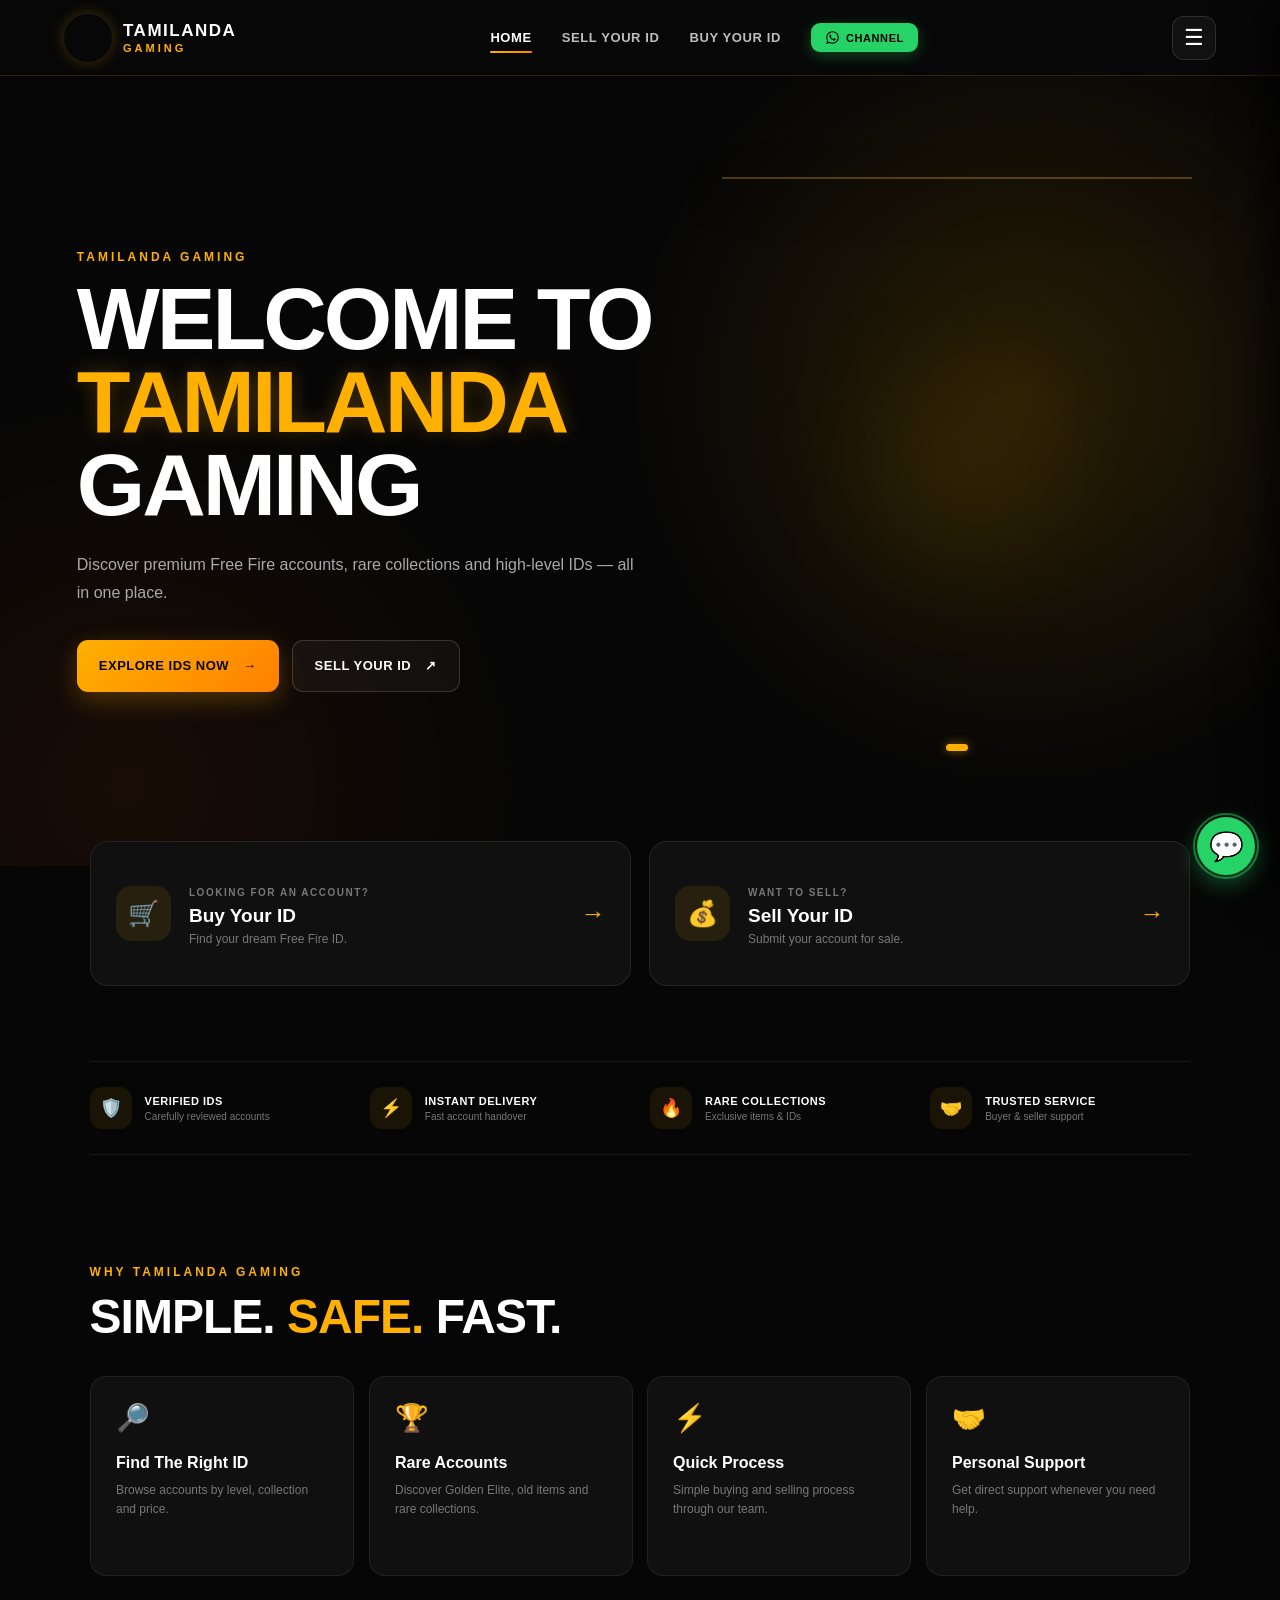
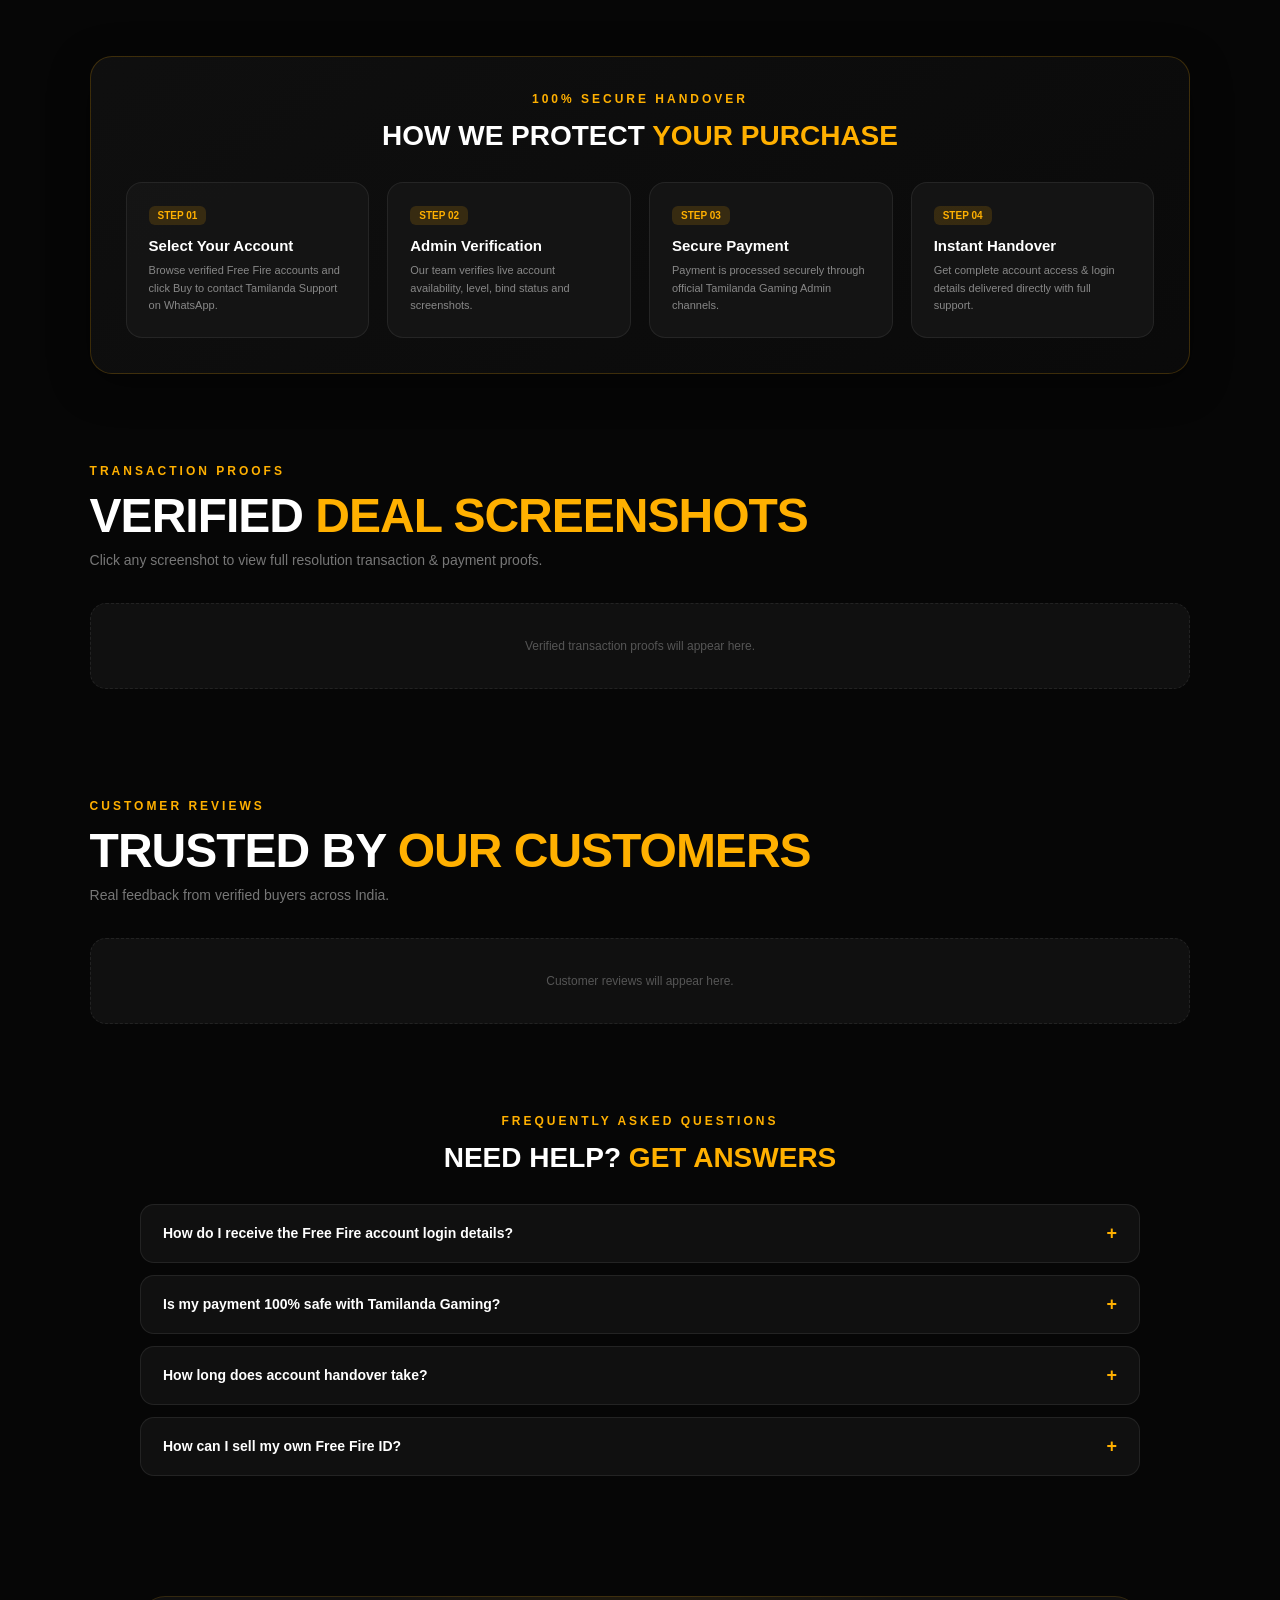
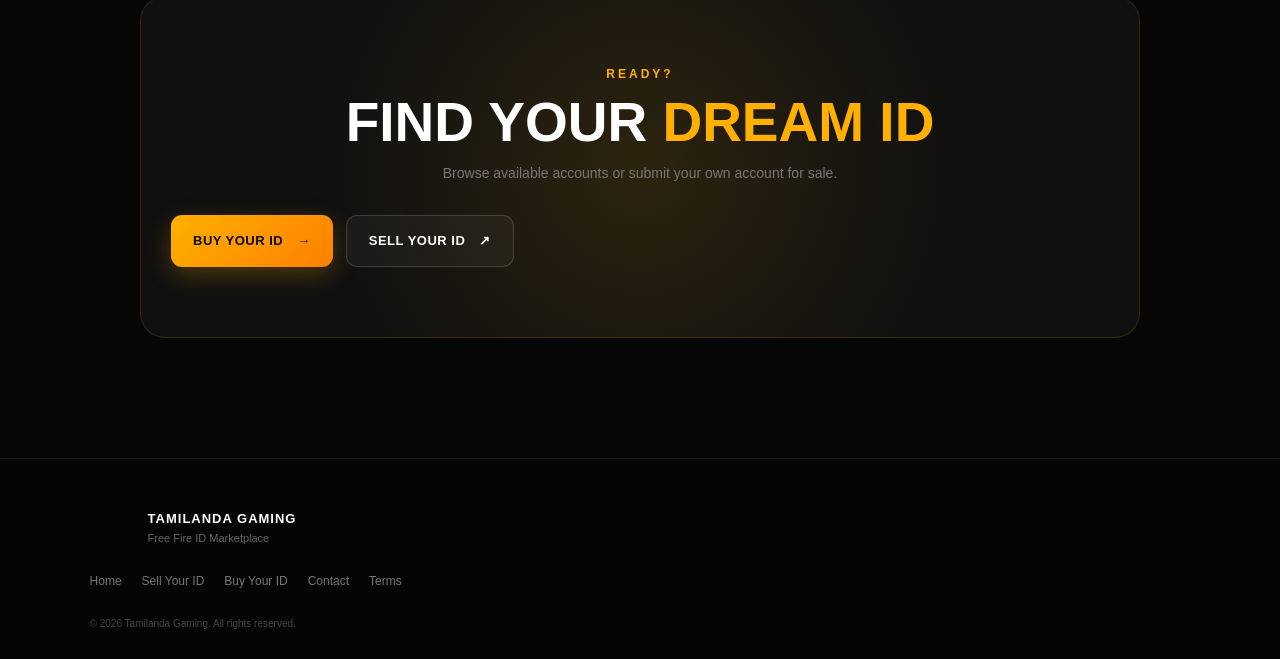
==== index.html @ dfa32e53 "Refactor loadShowcase function for clarity and efficiency" ====
<!DOCTYPE html>
<html lang="en">

<head>

    <meta charset="UTF-8">

    <meta
        name="viewport"
        content="width=device-width, initial-scale=1.0">

    <meta
        name="description"
        content="Tamilanda Gaming - Buy and sell Free Fire accounts.">

    <title>Tamilanda Gaming</title>

    <link rel="stylesheet" href="styles.css">

    <style>

        /* =====================================================
           HOMEPAGE SMOOTH ANIMATIONS
           ===================================================== */

        @keyframes heroFadeUp {

            from {
                opacity: 0;
                transform: translateY(35px);
            }

            to {
                opacity: 1;
                transform: translateY(0);
            }

        }


        @keyframes heroFadeRight {

            from {
                opacity: 0;
                transform: translateX(45px) scale(0.96);
            }

            to {
                opacity: 1;
                transform: translateX(0) scale(1);
            }

        }


        @keyframes showcaseIn {

            from {
                opacity: 0;
                transform: scale(1.04);
            }

            to {
                opacity: 1;
                transform: scale(1);
            }

        }


        @keyframes showcaseImage {

            from {
                opacity: 0;
                transform: scale(1.06);
            }

            to {
                opacity: 1;
                transform: scale(1);
            }

        }


        @keyframes floatingGlow {

            0%,
            100% {
                transform: translateY(0);
            }

            50% {
                transform: translateY(-7px);
            }

        }


        @keyframes dotPulse {

            0% {
                transform: scale(1);
            }

            50% {
                transform: scale(1.18);
            }

            100% {
                transform: scale(1);
            }

        }


        @keyframes sectionReveal {

            from {
                opacity: 0;
                transform: translateY(25px);
            }

            to {
                opacity: 1;
                transform: translateY(0);
            }

        }


        /* =====================================================
           HERO ANIMATION
           ===================================================== */

        .hero-content {
            animation:
                heroFadeUp
                0.9s
                cubic-bezier(.22,1,.36,1)
                both;
        }


        .hero-content .eyebrow {
            animation:
                heroFadeUp
                0.7s
                0.05s
                cubic-bezier(.22,1,.36,1)
                both;
        }


        .hero-content h1 {
            animation:
                heroFadeUp
                0.9s
                0.12s
                cubic-bezier(.22,1,.36,1)
                both;
        }


        .hero-description {
            animation:
                heroFadeUp
                0.8s
                0.22s
                cubic-bezier(.22,1,.36,1)
                both;
        }


        .hero-buttons {
            animation:
                heroFadeUp
                0.8s
                0.30s
                cubic-bezier(.22,1,.36,1)
                both;
        }


        /* =====================================================
           HERO SLIDER
           ===================================================== */

        .hero-slider {
            position: relative;

            animation:
                heroFadeRight
                1s
                0.15s
                cubic-bezier(.22,1,.36,1)
                both;
        }


        .hero-slider::before {

            content: "";

            position: absolute;

            width: 180px;
            height: 180px;

            left: 50%;
            top: 50%;

            transform:
                translate(-50%, -50%);

            background:
                rgba(255,176,0,0.08);

            filter: blur(60px);

            border-radius: 50%;

            pointer-events: none;

            animation:
                floatingGlow
                5s
                ease-in-out
                infinite;

        }


        /* =====================================================
           DYNAMIC SHOWCASE
           ===================================================== */

        .dynamic-showcase {

            width: 100%;
            height: 100%;

            position: relative;

            overflow: hidden;

            border-radius: inherit;

            cursor: pointer;

        }


        .showcase-image {

            position: absolute;

            inset: 0;

            width: 100%;
            height: 100%;

            object-fit: cover;

            display: block;

            opacity: 0;

            transform: scale(1.04);

            transition:
                opacity 0.7s ease,
                transform 1.2s
                cubic-bezier(.22,1,.36,1);

        }


        .showcase-image.active {

            opacity: 1;

            transform: scale(1);

            z-index: 2;

        }


        .showcase-image:hover {

            transform: scale(1.025);

        }


        /* Dark overlay */

        .showcase-overlay {

            position: absolute;

            inset: 0;

            z-index: 3;

            pointer-events: none;

            background:
                linear-gradient(
                    to top,
                    rgba(0,0,0,0.72),
                    rgba(0,0,0,0.08) 55%,
                    rgba(0,0,0,0.05)
                );

        }


        /* =====================================================
           SHOWCASE INFO
           ===================================================== */

        .showcase-info {

            position: absolute;

            left: 25px;
            right: 25px;
            bottom: 35px;

            z-index: 5;

            pointer-events: none;

            opacity: 0;

            transform:
                translateY(12px);

            transition:
                opacity 0.45s ease,
                transform 0.45s ease;

        }


        .showcase-info.visible {

            opacity: 1;

            transform:
                translateY(0);

        }


        .showcase-category {

            display: block;

            color: #ffb000;

            font-size: 9px;

            font-weight: 900;

            letter-spacing: 2px;

            margin-bottom: 6px;

        }


        .showcase-name {

            display: block;

            color: #fff;

            font-size: 22px;

            font-weight: 900;

            text-transform: uppercase;

            text-shadow:
                0 3px 15px
                rgba(0,0,0,0.6);

        }


        .showcase-price {

            display: block;

            margin-top: 5px;

            color: #ffb000;

            font-size: 14px;

            font-weight: 900;

        }


        /* =====================================================
           PLACEHOLDER
           ===================================================== */

        .slider-placeholder {

            display: flex;

            align-items: center;

            justify-content: center;

            width: 100%;
            height: 100%;

            color: rgba(255,255,255,0.25);

            font-size: 14px;

            font-weight: 900;

            letter-spacing: 3px;

            background:
                radial-gradient(
                    circle at center,
                    rgba(255,176,0,0.10),
                    transparent 55%
                );

        }


        /* =====================================================
           SLIDER CARD
           ===================================================== */

        .hero-slider .slider-card {

            transition:
                border-color 0.35s ease,
                box-shadow 0.35s ease,
                transform 0.35s ease;

        }


        .hero-slider .slider-card:hover {

            border-color:
                rgba(255,176,0,0.45);

            box-shadow:
                0 20px 70px
                rgba(0,0,0,0.35);

        }


        /* =====================================================
           DOTS
           ===================================================== */

        .slider-dots {

            position: absolute;

            left: 50%;

            bottom: 14px;

            transform:
                translateX(-50%);

            z-index: 10;

            display: flex;

            align-items: center;

            gap: 8px;

        }


        .slider-dots .dot {

            width: 7px;
            height: 7px;

            border-radius: 50%;

            background:
                rgba(255,255,255,0.25);

            transition:
                width 0.35s ease,
                background 0.35s ease,
                transform 0.35s ease;

            cursor: pointer;

        }


        .slider-dots .dot.active {

            width: 22px;

            border-radius: 20px;

            background: #ffb000;

            animation:
                dotPulse
                2s
                ease-in-out
                infinite;

        }


        /* =====================================================
           QUICK CARDS
           ===================================================== */

        .quick-card {

            transition:
                transform 0.35s
                cubic-bezier(.22,1,.36,1),
                border-color 0.35s ease,
                box-shadow 0.35s ease;

        }


        .quick-card:hover {

            transform:
                translateY(-7px);

            border-color:
                rgba(255,176,0,0.30);

            box-shadow:
                0 20px 45px
                rgba(0,0,0,0.25);

        }


        .quick-icon {

            transition:
                transform 0.35s ease;

        }


        .quick-card:hover
        .quick-icon {

            transform:
                scale(1.12)
                rotate(-4deg);

        }


        .quick-card .arrow {

            transition:
                transform 0.35s ease;

        }


        .quick-card:hover
        .arrow {

            transform:
                translateX(7px);

        }


        /* =====================================================
           TRUST ITEMS
           ===================================================== */

        .trust-item {

            transition:
                transform 0.3s ease;

        }


        .trust-item:hover {

            transform:
                translateY(-4px);

        }


        .trust-icon {

            transition:
                transform 0.35s ease;

        }


        .trust-item:hover
        .trust-icon {

            transform:
                scale(1.12);

        }


        /* =====================================================
           WHY CARDS
           ===================================================== */

        .why-card {

            transition:
                transform 0.35s
                cubic-bezier(.22,1,.36,1),
                border-color 0.35s ease,
                box-shadow 0.35s ease;

        }


        .why-card:hover {

            transform:
                translateY(-7px);

            border-color:
                rgba(255,176,0,0.28);

            box-shadow:
                0 18px 40px
                rgba(0,0,0,0.22);

        }


        .why-card > div {

            transition:
                transform 0.35s ease;

        }


        .why-card:hover > div {

            transform:
                scale(1.12)
                rotate(3deg);

        }


        /* =====================================================
           REVIEW
           ===================================================== */

        .review-placeholder {

            transition:
                transform 0.35s ease,
                border-color 0.35s ease;

        }


        .review-placeholder:hover {

            transform:
                translateY(-5px);

            border-color:
                rgba(255,176,0,0.25);

        }


        .review-icon {

            animation:
                floatingGlow
                4s
                ease-in-out
                infinite;

        }


        /* =====================================================
           CTA
           ===================================================== */

        .bottom-cta {

            animation:
                sectionReveal
                0.8s
                ease
                both;

        }


        /* =====================================================
           BUTTON SMOOTH EFFECT
           ===================================================== */

        .primary-button,
        .secondary-button {

            transition:
                transform 0.3s
                cubic-bezier(.22,1,.36,1),
                box-shadow 0.3s ease,
                border-color 0.3s ease;

        }


        .primary-button:hover,
        .secondary-button:hover {

            transform:
                translateY(-3px);

        }


        /* =====================================================
           HEADER
           ===================================================== */

        .brand-logo {

            transition:
                transform 0.4s ease;

        }


        .brand:hover
        .brand-logo {

            transform:
                rotate(-5deg)
                scale(1.05);

        }


        /* =====================================================
           REDUCED MOTION
           ===================================================== */

        @media (
            prefers-reduced-motion: reduce
        ) {

            *,
            *::before,
            *::after {

                animation-duration: 0.01ms !important;

                animation-iteration-count: 1 !important;

                transition-duration: 0.01ms !important;

                scroll-behavior: auto !important;

            }

        }


        /* =====================================================
           MOBILE SHOWCASE
           ===================================================== */

        @media (max-width: 850px) {

            .showcase-info {

                left: 18px;
                right: 18px;
                bottom: 32px;

            }

            .showcase-name {

                font-size: 18px;

            }

        }


        @media (max-width: 600px) {

            .showcase-info {

                bottom: 28px;

            }

            .showcase-name {

                font-size: 16px;

            }

            .showcase-price {

                font-size: 12px;

            }

        }

    </style>

</head>


<body>


    <!-- =================================================
         HEADER
         ================================================= -->

    <header class="top-header">

        <a
            href="index.html"
            class="brand">

            <img
                src="assets/ic_launcher.png"
                alt="Tamilanda Gaming Logo"
                class="brand-logo">

            <div class="brand-text">

                <strong>
                    TAMILANDA
                </strong>

                <span>
                    GAMING
                </span>

            </div>

        </a>


        <nav class="main-nav">

            <a
                href="index.html"
                class="active">

                HOME

            </a>

            <a href="sell.html">

                SELL YOUR ID

            </a>

            <a href="buy.html">

                BUY YOUR ID

            </a>

            <a href="https://whatsapp.com/channel/0029Vad2AB94NViiWPfEcm2e" target="_blank" rel="noopener noreferrer" class="nav-channel-btn">
                <svg width="15" height="15" viewBox="0 0 24 24" fill="currentColor"><path d="M12.012 2c-5.506 0-9.989 4.478-9.99 9.984 0 1.763.459 3.486 1.332 5.003l-1.416 5.171 5.292-1.388c1.458.796 3.097 1.215 4.776 1.216h.005c5.505 0 9.988-4.478 9.989-9.984 0-2.667-1.037-5.175-2.923-7.062a9.924 9.924 0 0 0-7.065-2.94zm0 18.232h-.004a8.28 8.28 0 0 1-4.22-1.163l-.303-.18-3.137.822.836-3.056-.198-.315a8.283 8.28 0 0 1-1.272-4.341c.001-4.568 3.72-8.283 8.293-8.283 2.213 0 4.292.863 5.856 2.43 1.564 1.567 2.424 3.648 2.424 5.861 0 4.569-3.719 8.285-8.275 8.285zm4.542-6.208c-.249-.125-1.472-.727-1.7-.822-.228-.095-.394-.142-.56.142-.166.284-.643.822-.788.989-.145.167-.29.188-.539.063-.249-.125-1.052-.388-2.003-1.237-.74-.66-1.24-1.475-1.385-1.724-.145-.249-.015-.384.109-.508.112-.112.249-.29.373-.435.125-.145.166-.249.249-.415.083-.166.042-.311-.021-.435-.062-.125-.56-1.349-.768-1.848-.203-.487-.41-.421-.56-.429-.143-.008-.308-.008-.473-.008-.166 0-.435.062-.663.311-.228.249-.871.851-.871 2.076 0 1.225.892 2.408 1.016 2.574.125.166 1.756 2.681 4.254 3.76 2.498 1.079 2.498.719 2.955.677.457-.042 1.472-.602 1.679-1.183.208-.581.208-1.079.145-1.183-.062-.104-.228-.166-.477-.291z"/></svg>
                CHANNEL
            </a>

        </nav>


        <button
            class="menu-button"
            aria-label="Open Menu">

            ☰

        </button>

    </header>


    <!-- =================================================
         SIDE MENU
         ================================================= -->

    <aside class="side-menu">

        <button
            class="close-menu"
            aria-label="Close Menu">

            ×

        </button>


        <a href="index.html">
            Home
        </a>

        <a href="about.html">
            About
        </a>

        <a href="contact.html">
            Contact Us
        </a>

        <a href="terms.html">
            Terms & Conditions
        </a>

    </aside>


    <!-- =================================================
         HERO SECTION
         ================================================= -->

    <main>

        <section class="hero-section">


            <!-- Hero Text -->

            <div class="hero-content">

                <p class="eyebrow">

                    TAMILANDA GAMING

                </p>


                <h1>

                    WELCOME TO

                    <span>
                        TAMILANDA
                    </span>

                    GAMING

                </h1>


                <p class="hero-description">

                    Discover premium Free Fire accounts,
                    rare collections and high-level IDs —
                    all in one place.

                </p>


                <div class="hero-buttons">

                    <a
                        href="buy.html"
                        class="primary-button">

                        EXPLORE IDS NOW

                        <span>
                            →
                        </span>

                    </a>


                    <a
                        href="sell.html"
                        class="secondary-button">

                        SELL YOUR ID

                        <span>
                            ↗
                        </span>

                    </a>

                </div>

            </div>


            <!-- =================================================
                 DYNAMIC IMAGE SLIDER
                 ================================================= -->

            <div class="hero-slider">


                <div
                    class="slider-card active"
                    id="showcaseCard">


                    <div
                        class="dynamic-showcase"
                        id="dynamicShowcase">

                        <div
                            class="slider-placeholder"
                            id="showcasePlaceholder">

                            ID SHOWCASE

                        </div>


                        <div
                            id="showcaseImages">
                        </div>


                        <div
                            class="showcase-overlay">
                        </div>


                        <div
                            class="showcase-info"
                            id="showcaseInfo">

                            <span
                                class="showcase-category"
                                id="showcaseCategory">

                            </span>

                            <span
                                class="showcase-name"
                                id="showcaseName">

                            </span>

                            <span
                                class="showcase-price"
                                id="showcasePrice">

                            </span>

                        </div>


                    </div>


                    <div
                        class="slider-dots"
                        id="sliderDots">

                    </div>

                </div>

            </div>

        </section>


        <!-- =================================================
             QUICK ACTION CARDS
             ================================================= -->

        <section class="quick-section">


            <a
                href="buy.html"
                class="quick-card">

                <div class="quick-icon">
                    🛒
                </div>

                <div>

                    <small>
                        LOOKING FOR AN ACCOUNT?
                    </small>

                    <h2>
                        Buy Your ID
                    </h2>

                    <p>
                        Find your dream Free Fire ID.
                    </p>

                </div>

                <span class="arrow">
                    →
                </span>

            </a>


            <a
                href="sell.html"
                class="quick-card">

                <div class="quick-icon">
                    💰
                </div>

                <div>

                    <small>
                        WANT TO SELL?
                    </small>

                    <h2>
                        Sell Your ID
                    </h2>

                    <p>
                        Submit your account for sale.
                    </p>

                </div>

                <span class="arrow">
                    →
                </span>

            </a>

        </section>


        <!-- =================================================
             TRUST SECTION
             ================================================= -->

        <section class="trust-section">


            <div class="trust-item">

                <div class="trust-icon">
                    🛡️
                </div>

                <div>

                    <strong>
                        VERIFIED IDS
                    </strong>

                    <span>
                        Carefully reviewed accounts
                    </span>

                </div>

            </div>


            <div class="trust-item">

                <div class="trust-icon">
                    ⚡
                </div>

                <div>

                    <strong>
                        INSTANT DELIVERY
                    </strong>

                    <span>
                        Fast account handover
                    </span>

                </div>

            </div>


            <div class="trust-item">

                <div class="trust-icon">
                    🔥
                </div>

                <div>

                    <strong>
                        RARE COLLECTIONS
                    </strong>

                    <span>
                        Exclusive items & IDs
                    </span>

                </div>

            </div>


            <div class="trust-item">

                <div class="trust-icon">
                    🤝
                </div>

                <div>

                    <strong>
                        TRUSTED SERVICE
                    </strong>

                    <span>
                        Buyer & seller support
                    </span>

                </div>

            </div>

        </section>


        <!-- =================================================
             WHY TAMILANDA
             ================================================= -->

        <section class="why-section">

            <p class="section-label">
                WHY TAMILANDA GAMING
            </p>

            <h2 class="section-title">

                SIMPLE.

                <span>
                    SAFE.
                </span>

                FAST.

            </h2>


            <div class="why-grid">


                <div class="why-card">

                    <div>
                        🔎
                    </div>

                    <h3>
                        Find The Right ID
                    </h3>

                    <p>
                        Browse accounts by level,
                        collection and price.
                    </p>

                </div>


                <div class="why-card">

                    <div>
                        🏆
                    </div>

                    <h3>
                        Rare Accounts
                    </h3>

                    <p>
                        Discover Golden Elite,
                        old items and rare collections.
                    </p>

                </div>


                <div class="why-card">

                    <div>
                        ⚡
                    </div>

                    <h3>
                        Quick Process
                    </h3>

                    <p>
                        Simple buying and selling
                        process through our team.
                    </p>

                </div>


                <div class="why-card">

                    <div>
                        🤝
                    </div>

                    <h3>
                        Personal Support
                    </h3>

                    <p>
                        Get direct support whenever
                        you need help.
                    </p>

                </div>

            </div>

        </section>


        <!-- =================================================
             SAFE MIDDLEMAN HANDOVER PROCESS
             ================================================= -->

        <section class="middleman-section">

            <div class="middleman-header">

                <p class="section-label">
                    100% SECURE HANDOVER
                </p>

                <h2>

                    HOW WE PROTECT

                    <span>
                        YOUR PURCHASE
                    </span>

                </h2>

            </div>


            <div class="middleman-grid">


                <div class="step-card">

                    <span class="step-number">
                        STEP 01
                    </span>

                    <h3>
                        Select Your Account
                    </h3>

                    <p>
                        Browse verified Free Fire accounts and click Buy to contact Tamilanda Support on WhatsApp.
                    </p>

                </div>


                <div class="step-card">

                    <span class="step-number">
                        STEP 02
                    </span>

                    <h3>
                        Admin Verification
                    </h3>

                    <p>
                        Our team verifies live account availability, level, bind status and screenshots.
                    </p>

                </div>


                <div class="step-card">

                    <span class="step-number">
                        STEP 03
                    </span>

                    <h3>
                        Secure Payment
                    </h3>

                    <p>
                        Payment is processed securely through official Tamilanda Gaming Admin channels.
                    </p>

                </div>


                <div class="step-card">

                    <span class="step-number">
                        STEP 04
                    </span>

                    <h3>
                        Instant Handover
                    </h3>

                    <p>
                        Get complete account access & login details delivered directly with full support.
                    </p>

                </div>

            </div>

        </section>


        <!-- =================================================
             REAL TRANSACTION PROOFS & SCREENSHOTS
             ================================================= -->

        <section class="proofs-section">

            <p class="section-label">
                TRANSACTION PROOFS
            </p>

            <h2 class="section-title">

                VERIFIED

                <span>
                    DEAL SCREENSHOTS
                </span>

            </h2>

            <p class="section-description">

                Click any screenshot to view full resolution transaction & payment proofs.

            </p>


            <div class="proofs-grid" id="dynamicProofsGrid">

                <div class="proof-empty-state">
                    Verified transaction proofs will appear here.
                </div>

            </div>

        </section>


        <!-- LIGHTBOX MODAL FOR FULL RESOLUTION PROOFS -->

        <div class="proof-lightbox" id="proofLightbox" onclick="closeProofModal()">

            <div class="lightbox-content" onclick="event.stopPropagation()">

                <button type="button" class="lightbox-close" onclick="closeProofModal()" aria-label="Close Lightbox">
                    ×
                </button>

                <img id="lightboxImg" src="" alt="Proof Screenshot Full">

            </div>

        </div>


        <!-- =================================================
             CUSTOMER REVIEWS
             ================================================= -->

        <section class="reviews-section">

            <p class="section-label">
                CUSTOMER REVIEWS
            </p>

            <h2 class="section-title">

                TRUSTED BY

                <span>
                    OUR CUSTOMERS
                </span>

            </h2>

            <p class="section-description">

                Real feedback from verified buyers across India.

            </p>


            <div class="reviews-grid" id="dynamicReviewsGrid">

                <div class="review-empty-state">
                    Customer reviews will appear here.
                </div>

            </div>

        </section>


        <!-- =================================================
             FAQ SECTION
             ================================================= -->

        <section class="faq-section">

            <div class="middleman-header">

                <p class="section-label">
                    FREQUENTLY ASKED QUESTIONS
                </p>

                <h2>

                    NEED HELP?

                    <span>
                        GET ANSWERS
                    </span>

                </h2>

            </div>

            <div class="faq-grid">

                <div class="faq-item">
                    <button type="button" class="faq-question" onclick="this.parentElement.classList.toggle('open')">
                        How do I receive the Free Fire account login details?
                        <span>+</span>
                    </button>
                    <div class="faq-answer">
                        After payment verification, our admin will guide you step-by-step on WhatsApp to securely log in and rebind your account credentials (phone/email).
                    </div>
                </div>

                <div class="faq-item">
                    <button type="button" class="faq-question" onclick="this.parentElement.classList.toggle('open')">
                        Is my payment 100% safe with Tamilanda Gaming?
                        <span>+</span>
                    </button>
                    <div class="faq-answer">
                        Yes! All transactions are middleman-protected directly by official Tamilanda Gaming admins. Money is held securely until account handover is complete.
                    </div>
                </div>

                <div class="faq-item">
                    <button type="button" class="faq-question" onclick="this.parentElement.classList.toggle('open')">
                        How long does account handover take?
                        <span>+</span>
                    </button>
                    <div class="faq-answer">
                        Account handover usually takes between 5 to 15 minutes after payment confirmation.
                    </div>
                </div>

                <div class="faq-item">
                    <button type="button" class="faq-question" onclick="this.parentElement.classList.toggle('open')">
                        How can I sell my own Free Fire ID?
                        <span>+</span>
                    </button>
                    <div class="faq-answer">
                        Go to the "Sell Your ID" page, fill in your account details and screenshots, and submit the request. Our admin will review and list your ID on the website!
                    </div>
                </div>

            </div>

        </section>


        <!-- =================================================
             BOTTOM CTA
             ================================================= -->

        <section class="bottom-cta">

            <p class="section-label">
                READY?
            </p>

            <h2>

                FIND YOUR

                <span>
                    DREAM ID
                </span>

            </h2>

            <p>

                Browse available accounts or
                submit your own account for sale.

            </p>


            <div class="hero-buttons">

                <a
                    href="buy.html"
                    class="primary-button">

                    BUY YOUR ID

                    <span>
                        →
                    </span>

                </a>


                <a
                    href="sell.html"
                    class="secondary-button">

                    SELL YOUR ID

                    <span>
                        ↗
                    </span>

                </a>

            </div>

        </section>

    </main>


    <!-- =================================================
         FOOTER
         ================================================= -->

    <footer>

        <div class="footer-brand">

            <img
                src="assets/ic_launcher.png"
                alt="Tamilanda Gaming">

            <div>

                <strong>
                    TAMILANDA GAMING
                </strong>

                <p>
                    Free Fire ID Marketplace
                </p>

            </div>

        </div>


        <div class="footer-links">

            <a href="index.html">
                Home
            </a>

            <a href="sell.html">
                Sell Your ID
            </a>

            <a href="buy.html">
                Buy Your ID
            </a>

            <a href="contact.html">
                Contact
            </a>

            <a href="terms.html">
                Terms
            </a>

        </div>


        <p class="copyright">

            ©

            <span id="current-year"></span>

            Tamilanda Gaming.
            All rights reserved.

        </p>

    </footer>


    <!-- =================================================
         MAIN JAVASCRIPT
         ================================================= -->

    <script src="app.js"></script>


    <!-- =================================================
         HOMEPAGE DYNAMIC SHOWCASE
         ================================================= -->

    <script>

        document.addEventListener(
            "DOMContentLoaded",
            function () {


                /* =================================================
                   CONFIG
                   ================================================= */

                const API_BASE =
                    "https://long-glade-ef77.tamilandaoffcyt.workers.dev";

                const GITHUB_BASE =
                    "https://anonsktg.github.io/Tamilanda-Gaming";


                /* =================================================
                   ELEMENTS
                   ================================================= */

                const showcase =
                    document.getElementById(
                        "dynamicShowcase"
                    );

                const placeholder =
                    document.getElementById(
                        "showcasePlaceholder"
                    );

                const imagesContainer =
                    document.getElementById(
                        "showcaseImages"
                    );

                const dotsContainer =
                    document.getElementById(
                        "sliderDots"
                    );

                const info =
                    document.getElementById(
                        "showcaseInfo"
                    );

                const categoryElement =
                    document.getElementById(
                        "showcaseCategory"
                    );

                const nameElement =
                    document.getElementById(
                        "showcaseName"
                    );

                const priceElement =
                    document.getElementById(
                        "showcasePrice"
                    );


                /* =================================================
                   CURRENT YEAR
                   ================================================= */

                const year =
                    document.getElementById(
                        "current-year"
                    );

                if (year) {

                    year.textContent =
                        new Date().getFullYear();

                }


                /* =================================================
                   LOAD IDS & PROOFS
                   ================================================= */

                loadShowcase();
                loadDynamicProofs();
                loadDynamicReviews();


                async function loadDynamicProofs() {
                    const grid = document.getElementById("dynamicProofsGrid");
                    if (!grid) return;

                    try {
                        const response = await fetch(`${API_BASE}/api/proofs`, { cache: "no-store" });
                        if (!response.ok) throw new Error("Proof API unavailable");

                        const payload = await response.json();
                        const proofs = Array.isArray(payload) ? payload : (payload.proofs || payload.data || []);

                        if (!Array.isArray(proofs) || proofs.length === 0) {
                            grid.innerHTML = `<div class="proof-empty-state">Verified transaction proofs will appear here.</div>`;
                            return;
                        }

                        grid.innerHTML = "";

                        proofs.filter(item => item && item.visible !== false).forEach((item, index) => {
                            const image = item.images?.[0] || item.image || item.imagePath || item.url || "";
                            if (!image) return;

                            const title = item.title || `Verified Proof #${index + 1}`;
                            const note = item.note || "Verified transaction screenshot";
                            const card = document.createElement("div");
                            card.className = "proof-card";
                            card.addEventListener("click", () => window.openProofModal(resolvePublicAsset(image), title));
                            card.innerHTML = `
                                <span class="proof-badge">📸 VERIFIED PROOF</span>
                                <div class="proof-img-container">
                                    <img src="${escapeHTML(resolvePublicAsset(image))}" alt="${escapeHTML(title)}" loading="lazy">
                                </div>
                                <div class="proof-content">
                                    <div class="proof-title">${escapeHTML(title)}</div>
                                    <div class="proof-desc">${escapeHTML(note)}</div>
                                </div>
                            `;
                            const img = card.querySelector("img");
                            img.addEventListener("error", () => card.remove());
                            grid.appendChild(card);
                        });

                        if (!grid.children.length) {
                            grid.innerHTML = `<div class="proof-empty-state">Verified transaction proofs will appear here.</div>`;
                        }
                    } catch (err) {
                        grid.innerHTML = `<div class="proof-empty-state">Verified transaction proofs will appear here.</div>`;
                        console.log("Proofs unavailable:", err);
                    }
                }

                function resolvePublicAsset(value) {
                    const v = String(value || "").trim();
                    if (/^https?:\/\//i.test(v)) return v;
                    if (v.startsWith("/")) return `${GITHUB_BASE}${v}`;
                    if (v.startsWith("assets/")) return `${GITHUB_BASE}/${v}`;
                    return `${GITHUB_BASE}/assets/proofs/${v}`;
                }

                async function loadDynamicReviews() {
                    const grid = document.getElementById("dynamicReviewsGrid");
                    if (!grid) return;

                    try {
                        const response = await fetch(`${API_BASE}/api/reviews`, { cache: "no-store" });
                        if (!response.ok) throw new Error("Review API unavailable");

                        const payload = await response.json();
                        const reviews = Array.isArray(payload) ? payload : (payload.reviews || payload.data || []);
                        const visibleReviews = reviews.filter(review => review && review.visible !== false && review.visibility !== false && String(review.status || "").toLowerCase() !== "hidden");

                        if (!visibleReviews.length) {
                            grid.innerHTML = `<div class="review-empty-state">Customer reviews will appear here.</div>`;
                            return;
                        }

                        grid.innerHTML = "";

                        visibleReviews.forEach((review) => {
                            const name = review.buyerName || review.buyer_name || review.name || "Verified Buyer";
                            const rating = Math.max(1, Math.min(5, Number(review.rating || 5)));
                            const image = review.image || review.imagePath || review.image_url || review.url || "";

                            const card = document.createElement("div");
                            card.className = "review-card review-card-dynamic";

                            const stars = "★".repeat(rating) + "☆".repeat(5 - rating);

                            card.innerHTML = `
                                ${image ? `<img class="review-proof-image" src="${escapeHTML(resolvePublicAsset(image))}" alt="${escapeHTML(name)} review screenshot" loading="lazy">` : ""}
                                <div class="review-stars">${stars}</div>
                                <div class="review-author">
                                    <div class="review-avatar">${escapeHTML(String(name).charAt(0).toUpperCase())}</div>
                                    <div class="review-author-info">
                                        <strong>${escapeHTML(name)}</strong>
                                        <span>✔ Verified Buyer</span>
                                    </div>
                                </div>
                            `;

                            const img = card.querySelector("img");
                            if (img) img.addEventListener("error", () => img.remove());
                            grid.appendChild(card);
                        });
                    } catch (err) {
                        grid.innerHTML = `<div class="review-empty-state">Customer reviews will appear here.</div>`;
                        console.log("Reviews unavailable:", err);
                    }
                }

                function escapeHTML(value) {
                    return String(value || "")
                        .replace(/&/g, "&amp;")
                        .replace(/</g, "&lt;")
                        .replace(/>/g, "&gt;")
                        .replace(/"/g, "&quot;")
                        .replace(/'/g, "&#039;");
                }


                async function loadShowcase() {

                    try {

                        /*
                         * Showcase uses the GitHub Pages JSON directly.
                         * This avoids depending on the Worker response shape
                         * for a read-only homepage feature.
                         */
                        const dataURL =
                            `${GITHUB_BASE}/data/ids.json?cb=${Date.now()}`;

                        let response =
                            await fetch(
                                dataURL,
                                {
                                    cache: "no-store"
                                }
                            );

                        /*
                         * Fallback to Worker if the static JSON cannot be read.
                         */
                        if (!response.ok) {
                            response =
                                await fetch(
                                    `${API_BASE}/api/ids?cb=${Date.now()}`,
                                    {
                                        cache: "no-store"
                                    }
                                );
                        }

                        if (!response.ok) {
                            throw new Error(
                                "Failed to load ID data"
                            );
                        }

                        const payload =
                            await response.json();

                        const ids =
                            Array.isArray(payload)
                                ? payload
                                : (
                                    payload.ids ||
                                    payload.data ||
                                    []
                                );

                        if (
                            !Array.isArray(ids) ||
                            ids.length === 0
                        ) {
                            showPlaceholder();
                            return;
                        }

                        const validIDs =
                            ids.filter(
                                function(item) {
                                    return (
                                        item &&
                                        item.id
                                    );
                                }
                            );

                        if (!validIDs.length) {
                            showPlaceholder();
                            return;
                        }

                        /*
                         * Admin controls showcase visibility.
                         * Accept boolean, numeric and common string values.
                         */
                        const showcaseIDs =
                            validIDs.filter(
                                function(item) {

                                    const value =
                                        String(
                                            item.showcase ?? ""
                                        )
                                        .trim()
                                        .toLowerCase();

                                    return (
                                        item.showcase === true ||
                                        item.showcase === 1 ||
                                        value === "yes" ||
                                        value === "true" ||
                                        value === "1" ||
                                        value === "on"
                                    );

                                }
                            );

                        if (!showcaseIDs.length) {
                            showPlaceholder();
                            return;
                        }

                        createShowcase(
                            showcaseIDs
                        );

                    } catch(error) {

                        console.error(
                            "Showcase error:",
                            error
                        );

                        showPlaceholder();

                    }

                }


                /* =================================================
                   CREATE SHOWCASE (2 SEC AUTO SLIDE + CLICK REDIRECT)
                   ================================================= */

                function createShowcase(ids) {
                    imagesContainer.innerHTML = "";
                    dotsContainer.innerHTML = "";

                    let currentIndex = 0;
                    const slides = [];

                    ids.forEach(function (item) {
                        const id = String(item.id);
                        let url = "";

                        if (item.showcaseImage) {
                            url = resolveImageURL(item.showcaseImage, id);
                        } else if (Array.isArray(item.images) && item.images[0]) {
                            url = resolveImageURL(item.images[0], id);
                        } else {
                            url = `${GITHUB_BASE}/assets/ids/${encodeURIComponent(id)}/01.jpg`;
                        }

                        if (!url) return;

                        const image = document.createElement("img");
                        image.className = "showcase-image";
                        image.src = url;
                        image.alt = item.name || `Free Fire ID ${id}`;
                        image.loading = slides.length === 0 ? "eager" : "lazy";

                        image.onerror = function () {

                            const fallback =
                                `${GITHUB_BASE}/assets/ids/` +
                                `${encodeURIComponent(id)}/01.jpg`;

                            if (
                                image.src !== fallback &&
                                fallback
                            ) {

                                image.onerror =
                                    function() {

                                        const failedIndex =
                                            slides.findIndex(
                                                slide =>
                                                    slide.image === image
                                            );

                                        if (failedIndex >= 0) {
                                            slides.splice(
                                                failedIndex,
                                                1
                                            );
                                        }

                                        image.remove();

                                        if (!slides.length) {
                                            showPlaceholder();
                                        } else {
                                            currentIndex =
                                                Math.min(
                                                    currentIndex,
                                                    slides.length - 1
                                                );

                                            showSlide(
                                                currentIndex
                                            );
                                        }

                                    };

                                image.src =
                                    fallback;

                                return;
                            }

                            const failedIndex =
                                slides.findIndex(
                                    slide =>
                                        slide.image === image
                                );

                            if (failedIndex >= 0) {
                                slides.splice(
                                    failedIndex,
                                    1
                                );
                            }

                            image.remove();

                            if (!slides.length) {
                                showPlaceholder();
                            } else {
                                currentIndex =
                                    Math.min(
                                        currentIndex,
                                        slides.length - 1
                                    );

                                showSlide(
                                    currentIndex
                                );
                            }
                        };

                        imagesContainer.appendChild(image);
                        slides.push({ item, image });
                    });

                    if (!slides.length) {
                        showPlaceholder();
                        return;
                    }

                    slides.forEach(function (_, index) {
                        const dot = document.createElement("span");
                        dot.className = "dot" + (index === 0 ? " active" : "");
                        dot.addEventListener("click", function (event) {
                            event.stopPropagation();
                            currentIndex = index;
                            showSlide(currentIndex);
                            resetAutoSlide();
                        });
                        dotsContainer.appendChild(dot);
                    });

                    const maxDots = slides.length;
                    placeholder.style.display = "none";
                    showSlide(0);

                    let autoSlide = setInterval(function () {
                        if (slides.length > 1) {
                            currentIndex = (currentIndex + 1) % slides.length;
                            showSlide(currentIndex);
                        }
                    }, 2000);

                    function resetAutoSlide() {
                        clearInterval(autoSlide);
                        autoSlide = setInterval(function () {
                            if (slides.length > 1) {
                                currentIndex = (currentIndex + 1) % slides.length;
                                showSlide(currentIndex);
                            }
                        }, 2000);
                    }

                    showcase.addEventListener("mouseenter", function () {
                        clearInterval(autoSlide);
                    }, { once: true });

                    showcase.addEventListener("mouseleave", function () {
                        resetAutoSlide();
                    }, { once: true });

                    showcase.addEventListener("click", function () {
                        const selected = slides[currentIndex];
                        if (selected?.item?.id) {
                            window.location.href = `id-details.html?id=${encodeURIComponent(selected.item.id)}`;
                        }
                    });

                    function showSlide(index) {
                        if (!slides[index]) return;
                        currentIndex = index;

                        slides.forEach(function (slide, slideIndex) {
                            slide.image.classList.toggle("active", slideIndex === index);
                        });

                        const dots = dotsContainer.querySelectorAll(".dot");
                        dots.forEach(function (dot, dotIndex) {
                            dot.classList.toggle("active", dotIndex === index);
                        });

                        const item = slides[index].item;
                        const category = item.category || item.badge || "FREE FIRE ID";

                        categoryElement.textContent = String(category).toUpperCase();
                        nameElement.textContent = item.name || `ID #${item.id}`;
                        priceElement.textContent = formatPrice(item.price);

                        info.classList.remove("visible");
                        setTimeout(function () {
                            info.classList.add("visible");
                        }, 100);
                    }
                }

                /* =================================================
                   PLACEHOLDER
                   ================================================= */

                function showPlaceholder() {

                    placeholder.style.display =
                        "flex";

                    imagesContainer.innerHTML =
                        "";

                    dotsContainer.innerHTML =
                        "";

                    info.classList.remove(
                        "visible"
                    );

                }


                /* =================================================
                   IMAGE URL
                   ================================================= */

                function resolveImageURL(
                    image,
                    id
                ) {

                    const value =
                        String(
                            image || ""
                        ).trim();

                    if (!value) {
                        return (
                            `${GITHUB_BASE}/assets/ids/` +
                            `${encodeURIComponent(id)}/01.jpg`
                        );
                    }

                    if (
                        value.startsWith("http://") ||
                        value.startsWith("https://")
                    ) {
                        return value;
                    }

                    if (
                        value.startsWith("/")
                    ) {
                        return (
                            GITHUB_BASE +
                            value
                        );
                    }

                    if (
                        value.startsWith("assets/")
                    ) {
                        return (
                            GITHUB_BASE +
                            "/" +
                            value
                        );
                    }

                    return (
                        `${GITHUB_BASE}/assets/ids/` +
                        `${encodeURIComponent(id)}/${value}`
                    );

                }


                /* =================================================
                   FORMAT PRICE
                   ================================================= */

                function formatPrice(
                    value
                ) {

                    if (
                        value === null ||
                        value === undefined ||
                        value === ""
                    ) {

                        return "";

                    }


                    const number =
                        Number(
                            String(value)
                                .replace(
                                    /₹/g,
                                    ""
                                )
                                .replace(
                                    /,/g,
                                    ""
                                )
                                .trim()
                        );


                    if (
                        Number.isNaN(
                            number
                        )
                    ) {

                        return `₹${value}`;

                    }


                    if (
                        number >= 100000
                    ) {

                        const lakh =
                            number /
                            100000;


                        return `₹${lakh
                            .toFixed(
                                lakh % 1 === 0
                                    ? 0
                                    : 1
                            )
                            .replace(
                                ".0",
                                ""
                            )}L`;

                    }


                    if (
                        number >= 1000
                    ) {

                        const thousand =
                            number /
                            1000;


                        return `₹${thousand
                            .toFixed(
                                thousand % 1 === 0
                                    ? 0
                                    : 1
                            )
                            .replace(
                                ".0",
                                ""
                            )}K`;

                    }


                    return (
                        "₹" +
                        number.toLocaleString(
                            "en-IN"
                        )
                    );

                }

            }
        );

    </script>


</body>

</html>
---- styles.css ----
/* =====================================================
   TAMILANDA GAMING — RESPONSIVE + HIGH PERFORMANCE CSS
   Optimized for Heavy Traffic & Ultra Smooth Rendering
   ===================================================== */

* {
    margin: 0;
    padding: 0;
    box-sizing: border-box;
}

html {
    scroll-behavior: smooth;
    -webkit-text-size-adjust: 100%;
}

body {
    font-family: -apple-system, BlinkMacSystemFont, "Segoe UI", Roboto, Helvetica, Arial, sans-serif;
    background: #060606;
    color: #fff;
    overflow-x: hidden;
    text-rendering: optimizeLegibility;
    -webkit-font-smoothing: antialiased;
    -moz-osx-font-smoothing: grayscale;
}

img {
    max-width: 100%;
    height: auto;
    display: block;
    content-visibility: auto;
}

a {
    color: inherit;
    text-decoration: none;
    touch-action: manipulation;
}

button {
    font-family: inherit;
    touch-action: manipulation;
}

.nav-channel-btn {
    background: #25d366;
    color: #000 !important;
    padding: 7px 14px !important;
    border-radius: 9px;
    font-weight: 900 !important;
    font-size: 11px !important;
    display: inline-flex;
    align-items: center;
    gap: 6px;
    box-shadow: 0 4px 15px rgba(37, 211, 102, 0.3);
    transition: transform 0.2s ease, background 0.2s ease, box-shadow 0.2s ease !important;
}

.nav-channel-btn:hover {
    background: #1ebc57;
    transform: translateY(-2px);
    box-shadow: 0 6px 20px rgba(37, 211, 102, 0.5);
}
    font-size: 11px !important;
    transition: transform 0.2s ease, background 0.2s ease !important;
}

.nav-channel-btn:hover {
    background: #1ebc57;
    transform: translateY(-2px);
}

@keyframes barGlow {
    0% { background-position: 0% 50%; }
    50% { background-position: 100% 50%; }
    100% { background-position: 0% 50%; }
}

/* =====================================================
   CYBER ACCENTS & NEON GLOWS
   ===================================================== */

.neon-text {
    color: #ffb000;
    text-shadow: 0 0 12px rgba(255, 176, 0, 0.35);
}

.gold-gradient-text {
    background: linear-gradient(135deg, #fff 0%, #ffc83b 50%, #ff9100 100%);
    -webkit-background-clip: text;
    -webkit-text-fill-color: transparent;
}

/* =====================================================
   HEADER
   ===================================================== */

.top-header {
    width: 100%;
    min-height: 76px;
    padding: 10px 5%;
    
    display: flex;
    align-items: center;
    justify-content: space-between;
    gap: 20px;

    background: rgba(8, 8, 8, 0.95);
    border-bottom: 1px solid rgba(255, 176, 0, 0.16);

    position: sticky;
    top: 0;
    z-index: 1000;
    backdrop-filter: blur(12px);
    -webkit-backdrop-filter: blur(12px);
    transform: translateZ(0);
}

.brand {
    display: flex;
    align-items: center;
    gap: 11px;
    flex-shrink: 0;
}

.brand-logo {
    width: 48px;
    height: 48px;
    object-fit: contain;
    border-radius: 50%;
    box-shadow: 0 0 15px rgba(255, 176, 0, 0.25);
    transition: transform 0.3s ease;
}

.brand:hover .brand-logo {
    transform: scale(1.06) rotate(-4deg);
}

.brand-text {
    display: flex;
    flex-direction: column;
    line-height: 1;
    white-space: nowrap;
}

.brand-text strong {
    font-size: 17px;
    letter-spacing: 1.5px;
}

.brand-text span {
    margin-top: 4px;
    font-size: 11px;
    font-weight: 700;
    letter-spacing: 3px;
    color: #ffb000;
}

/* =====================================================
   MAIN NAV
   ===================================================== */

.main-nav {
    display: flex;
    align-items: center;
    justify-content: center;
    gap: 30px;
    flex-shrink: 0;
}

.main-nav a {
    position: relative;
    padding: 10px 0;

    font-size: 13px;
    font-weight: 700;
    letter-spacing: 0.6px;

    color: #bdbdbd;

    transition: color 0.2s ease;
}

.main-nav a:hover,
.main-nav a.active {
    color: #fff;
}

.main-nav a::after {
    content: "";
    position: absolute;
    left: 0;
    bottom: 2px;

    width: 0;
    height: 2px;

    background: linear-gradient(90deg, #ffb000, #ff8000);

    transition: width 0.25s ease;
    border-radius: 2px;
}

.main-nav a:hover::after,
.main-nav a.active::after {
    width: 100%;
}

/* =====================================================
   MENU BUTTON & SIDE MENU
   ===================================================== */

.menu-button {
    width: 44px;
    height: 44px;
    flex-shrink: 0;
    border: 1px solid rgba(255, 255, 255, 0.12);
    border-radius: 12px;
    background: #111;
    color: #fff;
    font-size: 22px;
    cursor: pointer;
    transition: border-color 0.2s ease, color 0.2s ease;
}

.menu-button:hover {
    border-color: #ffb000;
    color: #ffb000;
}

.side-menu {
    position: fixed;
    top: 0;
    right: 0;
    width: min(320px, 88vw);
    height: 100dvh;
    padding: 90px 30px 30px;
    background: rgba(16, 16, 16, 0.98);
    border-left: 1px solid rgba(255, 176, 0, 0.25);
    z-index: 2000;
    display: flex;
    flex-direction: column;
    gap: 8px;
    transform: translateX(100%);
    transition: transform 0.25s cubic-bezier(0.16, 1, 0.3, 1);
    box-shadow: -15px 0 35px rgba(0, 0, 0, 0.6);
    backdrop-filter: blur(15px);
}

.side-menu.open {
    transform: translateX(0);
}

.side-menu a {
    padding: 17px 15px;
    color: #ccc;
    font-size: 15px;
    font-weight: 700;
    border-radius: 10px;
    transition: color 0.15s ease, background 0.15s ease;
}

.side-menu a:hover {
    color: #ffb000;
    background: rgba(255, 176, 0, 0.1);
}

.close-menu {
    position: absolute;
    top: 22px;
    right: 25px;
    width: 42px;
    height: 42px;
    border: 0;
    background: transparent;
    color: #fff;
    font-size: 32px;
    cursor: pointer;
}

/* =====================================================
   HERO SECTION
   ===================================================== */

.hero-section {
    width: 100%;
    max-width: 1500px;
    margin: 0 auto;
    min-height: calc(100vh - 110px);
    padding: 60px 6%;
    display: grid;
    grid-template-columns: minmax(0, 1fr) minmax(320px, 0.85fr);
    align-items: center;
    gap: 55px;
    position: relative;
    background:
        radial-gradient(circle at 80% 40%, rgba(255, 176, 0, 0.14), transparent 35%),
        radial-gradient(circle at 10% 90%, rgba(255, 90, 0, 0.08), transparent 30%),
        #060606;
}

.eyebrow,
.section-label {
    color: #ffb000;
    font-size: 12px;
    font-weight: 800;
    letter-spacing: 3px;
    margin-bottom: 14px;
}

.hero-content h1 {
    font-size: clamp(46px, 7vw, 88px);
    line-height: 0.94;
    letter-spacing: -3px;
    font-weight: 900;
}

.hero-content h1 span {
    display: block;
    color: #ffb000;
    text-shadow: 0 0 20px rgba(255, 176, 0, 0.25);
}

.hero-description {
    max-width: 560px;
    margin-top: 25px;
    color: #a9a9a9;
    font-size: 16px;
    line-height: 1.7;
}

.hero-buttons {
    display: flex;
    flex-wrap: wrap;
    gap: 13px;
    margin-top: 34px;
}

.primary-button,
.secondary-button {
    display: inline-flex;
    align-items: center;
    justify-content: center;
    gap: 14px;
    min-height: 52px;
    padding: 0 22px;
    border-radius: 11px;
    font-size: 13px;
    font-weight: 800;
    letter-spacing: 0.5px;
    transition: transform 0.2s cubic-bezier(0.16, 1, 0.3, 1), box-shadow 0.2s ease, border-color 0.2s ease;
}

.primary-button {
    background: linear-gradient(135deg, #ffb000, #ff8000);
    color: #080808;
    box-shadow: 0 8px 25px rgba(255, 176, 0, 0.25);
}

.primary-button:hover {
    transform: translateY(-3px);
    box-shadow: 0 12px 35px rgba(255, 176, 0, 0.4);
}

.secondary-button {
    border: 1px solid rgba(255, 255, 255, 0.15);
    background: rgba(255, 255, 255, 0.04);
    color: #fff;
    backdrop-filter: blur(8px);
}

.secondary-button:hover {
    transform: translateY(-3px);
    border-color: #ffb000;
    color: #ffb000;
    box-shadow: 0 8px 25px rgba(255, 176, 0, 0.15);
}

/* =====================================================
   HERO SHOWCASE (2 SEC SMOOTH TRANSITION)
   ===================================================== */

.hero-slider {
    position: relative;
    width: 100%;
    max-width: 470px;
    margin: auto;
    aspect-ratio: 4 / 5;
    min-width: 0;
}

.dynamic-showcase {
    width: 100%;
    height: 100%;
    position: relative;
    overflow: hidden;
    border-radius: 22px;
    cursor: pointer;
    border: 1px solid rgba(255, 176, 0, 0.3);
    box-shadow: 0 15px 45px rgba(0, 0, 0, 0.6);
    transition: transform 0.3s ease, border-color 0.3s ease, box-shadow 0.3s ease;
}

.dynamic-showcase:hover {
    transform: translateY(-5px) scale(1.01);
    border-color: #ffb000;
    box-shadow: 0 20px 60px rgba(255, 176, 0, 0.3);
}

.showcase-image {
    position: absolute;
    inset: 0;
    width: 100%;
    height: 100%;
    object-fit: cover;
    display: block;
    opacity: 0;
    transform: scale(1.08);
    transition: opacity 0.6s ease-in-out, transform 0.8s cubic-bezier(.22, 1, .36, 1);
}

.showcase-image.active {
    opacity: 1;
    transform: scale(1);
    z-index: 2;
}

.slider-dots {
    position: absolute;
    left: 50%;
    bottom: 18px;
    transform: translateX(-50%);
    display: flex;
    gap: 7px;
    z-index: 10;
}

.dot {
    width: 7px;
    height: 7px;
    border-radius: 50%;
    background: rgba(255, 255, 255, 0.25);
    transition: width 0.2s ease, background 0.2s ease;
    cursor: pointer;
}

.dot.active {
    width: 22px;
    border-radius: 20px;
    background: #ffb000;
    box-shadow: 0 0 10px rgba(255, 176, 0, 0.5);
}

/* =====================================================
   QUICK ACTIONS
   ===================================================== */

.quick-section {
    width: min(86%, 1250px);
    margin: -25px auto 0;
    position: relative;
    z-index: 5;
    display: grid;
    grid-template-columns: repeat(2, minmax(0, 1fr));
    gap: 18px;
}

.quick-card {
    min-height: 145px;
    padding: 25px;
    display: flex;
    align-items: center;
    gap: 18px;
    min-width: 0;
    border: 1px solid rgba(255, 255, 255, 0.08);
    border-radius: 18px;
    background: rgba(17, 17, 17, 0.95);
    transition: transform 0.2s ease, border-color 0.2s ease, box-shadow 0.2s ease;
    contain: content;
    backdrop-filter: blur(10px);
}

.quick-card:hover {
    transform: translateY(-4px);
    border-color: rgba(255, 176, 0, 0.45);
    box-shadow: 0 15px 35px rgba(255, 176, 0, 0.12);
}

.quick-icon {
    width: 55px;
    height: 55px;
    flex-shrink: 0;
    display: flex;
    align-items: center;
    justify-content: center;
    border-radius: 15px;
    background: rgba(255, 176, 0, 0.1);
    font-size: 25px;
}

.quick-card small {
    color: #777;
    font-size: 10px;
    font-weight: 800;
    letter-spacing: 1.5px;
}

.quick-card h2 {
    margin-top: 5px;
    font-size: 19px;
}

.quick-card p {
    margin-top: 5px;
    color: #777;
    font-size: 12px;
}

.arrow {
    margin-left: auto;
    color: #ffb000;
    font-size: 25px;
}

/* =====================================================
   TRUST & SAFE MIDDLEMAN TIMELINE
   ===================================================== */

.trust-section {
    width: min(86%, 1250px);
    margin: 75px auto 0;
    padding: 25px 0;
    display: grid;
    grid-template-columns: repeat(4, minmax(0, 1fr));
    gap: 20px;
    border-top: 1px solid rgba(255, 255, 255, 0.07);
    border-bottom: 1px solid rgba(255, 255, 255, 0.07);
}

.trust-item {
    display: flex;
    align-items: center;
    gap: 13px;
    min-width: 0;
}

.trust-icon {
    width: 42px;
    height: 42px;
    flex-shrink: 0;
    display: flex;
    align-items: center;
    justify-content: center;
    border-radius: 12px;
    background: rgba(255, 176, 0, 0.08);
    font-size: 18px;
}

.trust-item strong {
    display: block;
    font-size: 11px;
    letter-spacing: 0.5px;
}

.trust-item span {
    display: block;
    margin-top: 4px;
    color: #777;
    font-size: 10px;
}

.middleman-section {
    width: min(86%, 1250px);
    margin: 80px auto 0;
    padding: 35px;
    background: linear-gradient(145deg, rgba(16,16,16,0.95), rgba(10,10,10,0.98));
    border: 1px solid rgba(255, 176, 0, 0.2);
    border-radius: 22px;
    box-shadow: 0 10px 40px rgba(0,0,0,0.4);
}

.middleman-header {
    text-align: center;
    margin-bottom: 30px;
}

.middleman-header h2 {
    font-size: 28px;
    font-weight: 900;
}

.middleman-header h2 span {
    color: #ffb000;
}

.middleman-grid {
    display: grid;
    grid-template-columns: repeat(4, 1fr);
    gap: 18px;
}

.step-card {
    padding: 22px;
    border-radius: 16px;
    background: rgba(23, 23, 23, 0.8);
    border: 1px solid rgba(255, 255, 255, 0.07);
    position: relative;
    transition: transform 0.2s ease, border-color 0.2s ease;
}

.step-card:hover {
    transform: translateY(-3px);
    border-color: rgba(255, 176, 0, 0.4);
}

.step-number {
    display: inline-block;
    padding: 4px 9px;
    border-radius: 6px;
    background: rgba(255, 176, 0, 0.15);
    color: #ffb000;
    font-size: 10px;
    font-weight: 900;
    margin-bottom: 12px;
}

.step-card h3 {
    font-size: 15px;
    margin-bottom: 8px;
}

.step-card p {
    color: #888;
    font-size: 11px;
    line-height: 1.6;
}

/* =====================================================
   FAQ ACCORDION SECTION
   ===================================================== */

.faq-section {
    width: min(86%, 1000px);
    margin: 90px auto 0;
}

.faq-grid {
    margin-top: 30px;
    display: flex;
    flex-direction: column;
    gap: 12px;
}

.faq-item {
    border-radius: 14px;
    background: #101010;
    border: 1px solid rgba(255, 255, 255, 0.08);
    overflow: hidden;
    transition: border-color 0.2s ease;
}

.faq-item.open {
    border-color: rgba(255, 176, 0, 0.35);
}

.faq-question {
    width: 100%;
    padding: 18px 22px;
    display: flex;
    align-items: center;
    justify-content: space-between;
    background: transparent;
    border: 0;
    color: #fff;
    font-size: 14px;
    font-weight: 800;
    text-align: left;
    cursor: pointer;
}

.faq-question span {
    color: #ffb000;
    font-size: 18px;
    transition: transform 0.2s ease;
}

.faq-item.open .faq-question span {
    transform: rotate(45deg);
}

.faq-answer {
    padding: 0 22px 18px;
    color: #aaa;
    font-size: 12px;
    line-height: 1.7;
    display: none;
}

.faq-item.open .faq-answer {
    display: block;
}

/* =====================================================
   DIRECT WHATSAPP BUY BUTTON ON CARDS
   ===================================================== */

.quick-buy-whatsapp-btn {
    width: 100%;
    margin-top: 8px;
    min-height: 38px;
    display: flex;
    align-items: center;
    justify-content: center;
    gap: 6px;
    border-radius: 8px;
    background: #128c7e;
    color: #fff;
    font-size: 10px;
    font-weight: 800;
    transition: background 0.2s ease;
}

.quick-buy-whatsapp-btn:hover {
    background: #25d366;
    color: #000;
}

/* =====================================================
   PROOFS & LIGHTBOX MODAL
   ===================================================== */

.proofs-section {
    width: min(86%, 1250px);
    margin: 90px auto 0;
}

.proofs-grid {
    margin-top: 35px;
    display: grid;
    grid-template-columns: repeat(3, 1fr);
    gap: 20px;
}

.proof-card {
    background: #101010;
    border: 1px solid rgba(255, 255, 255, 0.08);
    border-radius: 18px;
    overflow: hidden;
    cursor: pointer;
    transition: transform 0.25s ease, border-color 0.25s ease, box-shadow 0.25s ease;
    position: relative;
}

.proof-card:hover {
    transform: translateY(-5px);
    border-color: rgba(255, 176, 0, 0.45);
    box-shadow: 0 15px 35px rgba(255, 176, 0, 0.15);
}

.proof-img-container {
    width: 100%;
    aspect-ratio: 4 / 3;
    background: #171717;
    position: relative;
    overflow: hidden;
    display: flex;
    align-items: center;
    justify-content: center;
}

.proof-img-container img {
    width: 100%;
    height: 100%;
    object-fit: cover;
    transition: transform 0.35s ease;
}

.proof-card:hover .proof-img-container img {
    transform: scale(1.04);
}

.proof-placeholder {
    width: 100%;
    height: 100%;
    display: flex;
    flex-direction: column;
    align-items: center;
    justify-content: center;
    padding: 20px;
    text-align: center;
    color: #555;
    background: linear-gradient(145deg, #181818, #0d0d0d);
    border-bottom: 1px solid rgba(255, 255, 255, 0.05);
}

.proof-placeholder span {
    font-size: 28px;
    margin-bottom: 8px;
}

.proof-placeholder p {
    font-size: 11px;
    color: #777;
    font-weight: 700;
}

.proof-badge {
    position: absolute;
    top: 12px;
    left: 12px;
    padding: 6px 10px;
    border-radius: 6px;
    background: rgba(0, 0, 0, 0.75);
    color: #ffb000;
    font-size: 9px;
    font-weight: 900;
    backdrop-filter: blur(8px);
    border: 1px solid rgba(255, 176, 0, 0.3);
}

.proof-content {
    padding: 16px;
}

.proof-title {
    font-size: 14px;
    font-weight: 800;
    color: #fff;
}

.proof-desc {
    margin-top: 4px;
    font-size: 11px;
    color: #777;
}

.proof-lightbox {
    position: fixed;
    inset: 0;
    z-index: 10000;
    background: rgba(0, 0, 0, 0.92);
    backdrop-filter: blur(15px);
    display: none;
    align-items: center;
    justify-content: center;
    padding: 20px;
    opacity: 0;
    transition: opacity 0.3s ease;
}

.proof-lightbox.open {
    display: flex;
    opacity: 1;
}

.lightbox-content {
    max-width: 90vw;
    max-height: 90vh;
    border-radius: 16px;
    overflow: hidden;
    box-shadow: 0 20px 60px rgba(0, 0, 0, 0.8);
    border: 1px solid rgba(255, 176, 0, 0.3);
    position: relative;
    background: #0a0a0a;
}

.lightbox-content img {
    max-width: 100%;
    max-height: 85vh;
    object-fit: contain;
    display: block;
}

.lightbox-close {
    position: absolute;
    top: 15px;
    right: 15px;
    width: 40px;
    height: 40px;
    border-radius: 50%;
    background: rgba(0, 0, 0, 0.7);
    color: #fff;
    border: 1px solid rgba(255, 255, 255, 0.2);
    font-size: 24px;
    cursor: pointer;
    display: flex;
    align-items: center;
    justify-content: center;
    transition: background 0.2s ease, color 0.2s ease;
    z-index: 10001;
}

.lightbox-close:hover {
    background: #ffb000;
    color: #000;
}

/* =====================================================
   WISHLIST (❤️ FAVORITES BUTTON)
   ===================================================== */

.fav-btn {
    position: absolute;
    top: 12px;
    right: 12px;
    width: 32px;
    height: 32px;
    border-radius: 50%;
    background: rgba(0, 0, 0, 0.7);
    border: 1px solid rgba(255, 255, 255, 0.15);
    color: #aaa;
    display: flex;
    align-items: center;
    justify-content: center;
    cursor: pointer;
    z-index: 5;
    transition: transform 0.2s ease, color 0.2s ease, background 0.2s ease;
    backdrop-filter: blur(6px);
}

.fav-btn:hover {
    transform: scale(1.12);
    color: #ff4b4b;
}

.fav-btn.active {
    color: #ff334b;
    background: rgba(255, 51, 75, 0.15);
    border-color: #ff334b;
}

/* =====================================================
   LIVE SALES TICKER TOAST
   ===================================================== */

.sales-toast {
    position: fixed;
    bottom: 25px;
    left: 25px;
    z-index: 9999;
    display: flex;
    align-items: center;
    gap: 12px;
    padding: 12px 18px;
    border-radius: 14px;
    background: rgba(18, 18, 18, 0.95);
    border: 1px solid rgba(255, 176, 0, 0.3);
    box-shadow: 0 10px 30px rgba(0, 0, 0, 0.6);
    backdrop-filter: blur(12px);
    transform: translateY(120px);
    opacity: 0;
    transition: transform 0.4s cubic-bezier(0.16, 1, 0.3, 1), opacity 0.4s ease;
    max-width: 340px;
}

.sales-toast.show {
    transform: translateY(0);
    opacity: 1;
}

.toast-icon {
    width: 38px;
    height: 38px;
    border-radius: 10px;
    background: rgba(255, 176, 0, 0.12);
    display: flex;
    align-items: center;
    justify-content: center;
    font-size: 18px;
    flex-shrink: 0;
}

.toast-body strong {
    display: block;
    font-size: 12px;
    color: #fff;
}

.toast-body span {
    display: block;
    font-size: 10px;
    color: #888;
    margin-top: 2px;
}

.toast-close {
    margin-left: auto;
    background: transparent;
    border: 0;
    color: #666;
    font-size: 16px;
    cursor: pointer;
    padding: 0 4px;
}

.toast-close:hover {
    color: #fff;
}

/* =====================================================
   FLOATING WHATSAPP WIDGET
   ===================================================== */

.whatsapp-widget {
    position: fixed;
    bottom: 25px;
    right: 25px;
    z-index: 9999;
}

.widget-trigger {
    width: 58px;
    height: 58px;
    border-radius: 50%;
    background: #25d366;
    color: #fff;
    border: 0;
    display: flex;
    align-items: center;
    justify-content: center;
    font-size: 28px;
    cursor: pointer;
    box-shadow: 0 8px 25px rgba(37, 211, 102, 0.4);
    transition: transform 0.25s ease, box-shadow 0.25s ease;
    position: relative;
}

.widget-trigger:hover {
    transform: scale(1.08);
    box-shadow: 0 12px 35px rgba(37, 211, 102, 0.6);
}

.widget-trigger::after {
    content: "";
    position: absolute;
    inset: -4px;
    border-radius: 50%;
    border: 2px solid rgba(37, 211, 102, 0.5);
    animation: widgetPulse 2s infinite;
}

@keyframes widgetPulse {
    0% { transform: scale(0.95); opacity: 0.8; }
    50% { transform: scale(1.15); opacity: 0; }
    100% { transform: scale(0.95); opacity: 0; }
}

.widget-popup {
    position: absolute;
    bottom: 72px;
    right: 0;
    width: 310px;
    background: rgba(18, 18, 18, 0.98);
    border: 1px solid rgba(255, 176, 0, 0.25);
    border-radius: 18px;
    padding: 20px;
    box-shadow: 0 15px 45px rgba(0, 0, 0, 0.6);
    backdrop-filter: blur(15px);
    display: none;
    flex-direction: column;
    gap: 12px;
    transform: scale(0.9) translateY(20px);
    opacity: 0;
    transition: transform 0.25s cubic-bezier(0.16, 1, 0.3, 1), opacity 0.25s ease;
}

.widget-popup.open {
    display: flex;
    transform: scale(1) translateY(0);
    opacity: 1;
}

.widget-header {
    display: flex;
    align-items: center;
    gap: 12px;
}

.widget-avatar {
    width: 42px;
    height: 42px;
    border-radius: 50%;
    object-fit: cover;
    border: 1px solid #ffb000;
}

.widget-header-text strong {
    display: block;
    font-size: 13px;
}

.widget-header-text span {
    font-size: 10px;
    color: #25d366;
    display: flex;
    align-items: center;
    gap: 4px;
}

.widget-header-text span::before {
    content: "";
    width: 6px;
    height: 6px;
    border-radius: 50%;
    background: #25d366;
}

.widget-body-text {
    font-size: 11px;
    color: #aaa;
    line-height: 1.5;
}

.widget-btn {
    width: 100%;
    min-height: 42px;
    border-radius: 9px;
    background: #25d366;
    color: #fff;
    border: 0;
    font-size: 11px;
    font-weight: 800;
    cursor: pointer;
    display: flex;
    align-items: center;
    justify-content: center;
    gap: 8px;
    transition: background 0.2s ease;
}

.widget-btn:hover {
    background: #1ebc57;
}

/* =====================================================
   WHY + REVIEWS
   ===================================================== */

.why-section,
.reviews-section {
    width: min(86%, 1250px);
    margin: 110px auto 0;
}

.section-title {
    font-size: clamp(30px, 4vw, 48px);
    line-height: 1;
    letter-spacing: -1px;
}

.section-title span {
    color: #ffb000;
}

.why-grid {
    margin-top: 35px;
    display: grid;
    grid-template-columns: repeat(4, minmax(0, 1fr));
    gap: 15px;
}

.why-card {
    min-height: 200px;
    padding: 25px;
    border-radius: 16px;
    border: 1px solid rgba(255, 255, 255, 0.07);
    background: #101010;
    transition: transform 0.18s ease, border-color 0.18s ease;
    contain: content;
}

.why-card:hover {
    transform: translateY(-3px);
    border-color: rgba(255, 176, 0, 0.3);
}

.why-card > div {
    font-size: 27px;
    margin-bottom: 20px;
}

.why-card h3 {
    font-size: 16px;
}

.why-card p {
    margin-top: 9px;
    color: #777;
    font-size: 12px;
    line-height: 1.6;
}

/* =====================================================
   REVIEWS & CAROUSEL
   ===================================================== */

.section-description {
    margin-top: 12px;
    color: #777;
    font-size: 14px;
}

.reviews-grid {
    margin-top: 35px;
    display: grid;
    grid-template-columns: repeat(3, 1fr);
    gap: 18px;
}

.review-card {
    padding: 24px;
    border-radius: 18px;
    background: #101010;
    border: 1px solid rgba(255, 255, 255, 0.07);
    display: flex;
    flex-direction: column;
    gap: 12px;
    transition: transform 0.2s ease, border-color 0.2s ease;
}

.review-card:hover {
    transform: translateY(-4px);
    border-color: rgba(255, 176, 0, 0.3);
}

.review-stars {
    color: #ffb000;
    font-size: 14px;
    letter-spacing: 2px;
}

.review-text {
    font-size: 12px;
    color: #ccc;
    line-height: 1.6;
}

.review-author {
    margin-top: auto;
    display: flex;
    align-items: center;
    gap: 10px;
}

.review-avatar {
    width: 36px;
    height: 36px;
    border-radius: 50%;
    background: rgba(255, 176, 0, 0.15);
    display: flex;
    align-items: center;
    justify-content: center;
    color: #ffb000;
    font-weight: 900;
    font-size: 13px;
}

.review-author-info strong {
    display: block;
    font-size: 12px;
}

.review-author-info span {
    font-size: 9px;
    color: #35d47a;
    display: block;
}


/* =====================================================
   DYNAMIC PROOF / REVIEW STATES
===================================================== */

.proof-empty-state,
.review-empty-state {
    grid-column: 1 / -1;
    padding: 35px 20px;
    border: 1px dashed rgba(255,255,255,.08);
    border-radius: 16px;
    background: #101010;
    color: #555;
    text-align: center;
    font-size: 12px;
}

.review-card-dynamic {
    min-height: 220px;
}

.review-proof-image {
    width: 100%;
    max-height: 360px;
    object-fit: contain;
    border-radius: 12px;
    background: #080808;
    border: 1px solid rgba(255,255,255,.06);
}

/* =====================================================
   BOTTOM CTA
   ===================================================== */

.bottom-cta {
    width: min(86%, 1000px);
    margin: 120px auto;
    padding: 70px 30px;
    text-align: center;
    border-radius: 25px;
    background:
        radial-gradient(circle at center, rgba(255, 176, 0, 0.12), transparent 60%),
        #101010;
    border: 1px solid rgba(255, 176, 0, 0.15);
}

.bottom-cta h2 {
    margin-top: 5px;
    font-size: clamp(32px, 5vw, 55px);
    line-height: 1;
}

.bottom-cta h2 span {
    color: #ffb000;
}

.bottom-cta p:not(.section-label) {
    max-width: 500px;
    margin: 15px auto 25px;
    color: #777;
    font-size: 14px;
}

/* =====================================================
   FOOTER
   ===================================================== */

footer {
    padding: 45px 7% 30px;
    border-top: 1px solid rgba(255, 255, 255, 0.07);
    background: #050505;
}

.footer-brand {
    display: flex;
    align-items: center;
    gap: 13px;
}

.footer-brand img {
    width: 45px;
    height: 45px;
    object-fit: contain;
}

.footer-brand strong {
    font-size: 13px;
    letter-spacing: 1px;
}

.footer-brand p {
    margin-top: 5px;
    color: #666;
    font-size: 11px;
}

.footer-links {
    display: flex;
    flex-wrap: wrap;
    gap: 20px;
    margin-top: 25px;
}

.footer-links a {
    color: #777;
    font-size: 12px;
    transition: color 0.15s ease;
}

.footer-links a:hover {
    color: #ffb000;
}

.copyright {
    margin-top: 30px;
    color: #444;
    font-size: 10px;
}

/* =====================================================
   RESPONSIVE (TABLET & MOBILE OVERHAUL)
   ===================================================== */

@media (max-width: 1000px) {
    .proofs-grid,
    .reviews-grid {
        grid-template-columns: repeat(2, 1fr);
    }
    .middleman-grid {
        grid-template-columns: repeat(2, 1fr);
    }
}

@media (max-width: 768px) {
    .top-header {
        padding: 10px 4%;
        min-height: 68px;
    }
    .brand-text strong {
        font-size: 14px;
    }
    .brand-text span {
        font-size: 9px;
    }
    .main-nav {
        gap: 12px;
    }
    .main-nav a {
        font-size: 10px;
    }
    .hero-section {
        grid-template-columns: 1fr;
        padding: 40px 4% 50px;
        gap: 35px;
        text-align: center;
    }
    .hero-content h1 {
        font-size: clamp(34px, 9vw, 54px);
        letter-spacing: -1.5px;
    }
    .hero-description {
        font-size: 13px;
        margin-top: 15px;
    }
    .hero-buttons {
        justify-content: center;
        width: 100%;
    }
    .primary-button, .secondary-button {
        width: 100%;
    }
    .hero-slider {
        width: 100%;
        max-width: 360px;
    }
    .quick-section,
    .trust-section,
    .middleman-section,
    .proofs-section,
    .why-section,
    .reviews-section,
    .faq-section,
    .bottom-cta {
        width: 92%;
        margin-left: auto;
        margin-right: auto;
    }
    .quick-section {
        grid-template-columns: 1fr;
        margin-top: 0;
    }
    .trust-section {
        grid-template-columns: repeat(2, 1fr);
    }
    .why-grid {
        grid-template-columns: repeat(2, 1fr);
    }
}

@media (max-width: 480px) {
    .brand-text {
        display: none;
    }
    .main-nav a:not(.nav-channel-btn) {
        display: none;
    }
    .hero-slider {
        max-width: 100%;
    }
    .trust-section,
    .why-grid,
    .proofs-grid,
    .reviews-grid,
    .middleman-grid {
        grid-template-columns: 1fr;
    }
    .whatsapp-widget {
        bottom: 15px;
        right: 15px;
    }
    .widget-popup {
        width: 270px;
        right: -10px;
    }
    .sales-toast {
        left: 10px;
        right: 10px;
        bottom: 80px;
        max-width: none;
    }
}
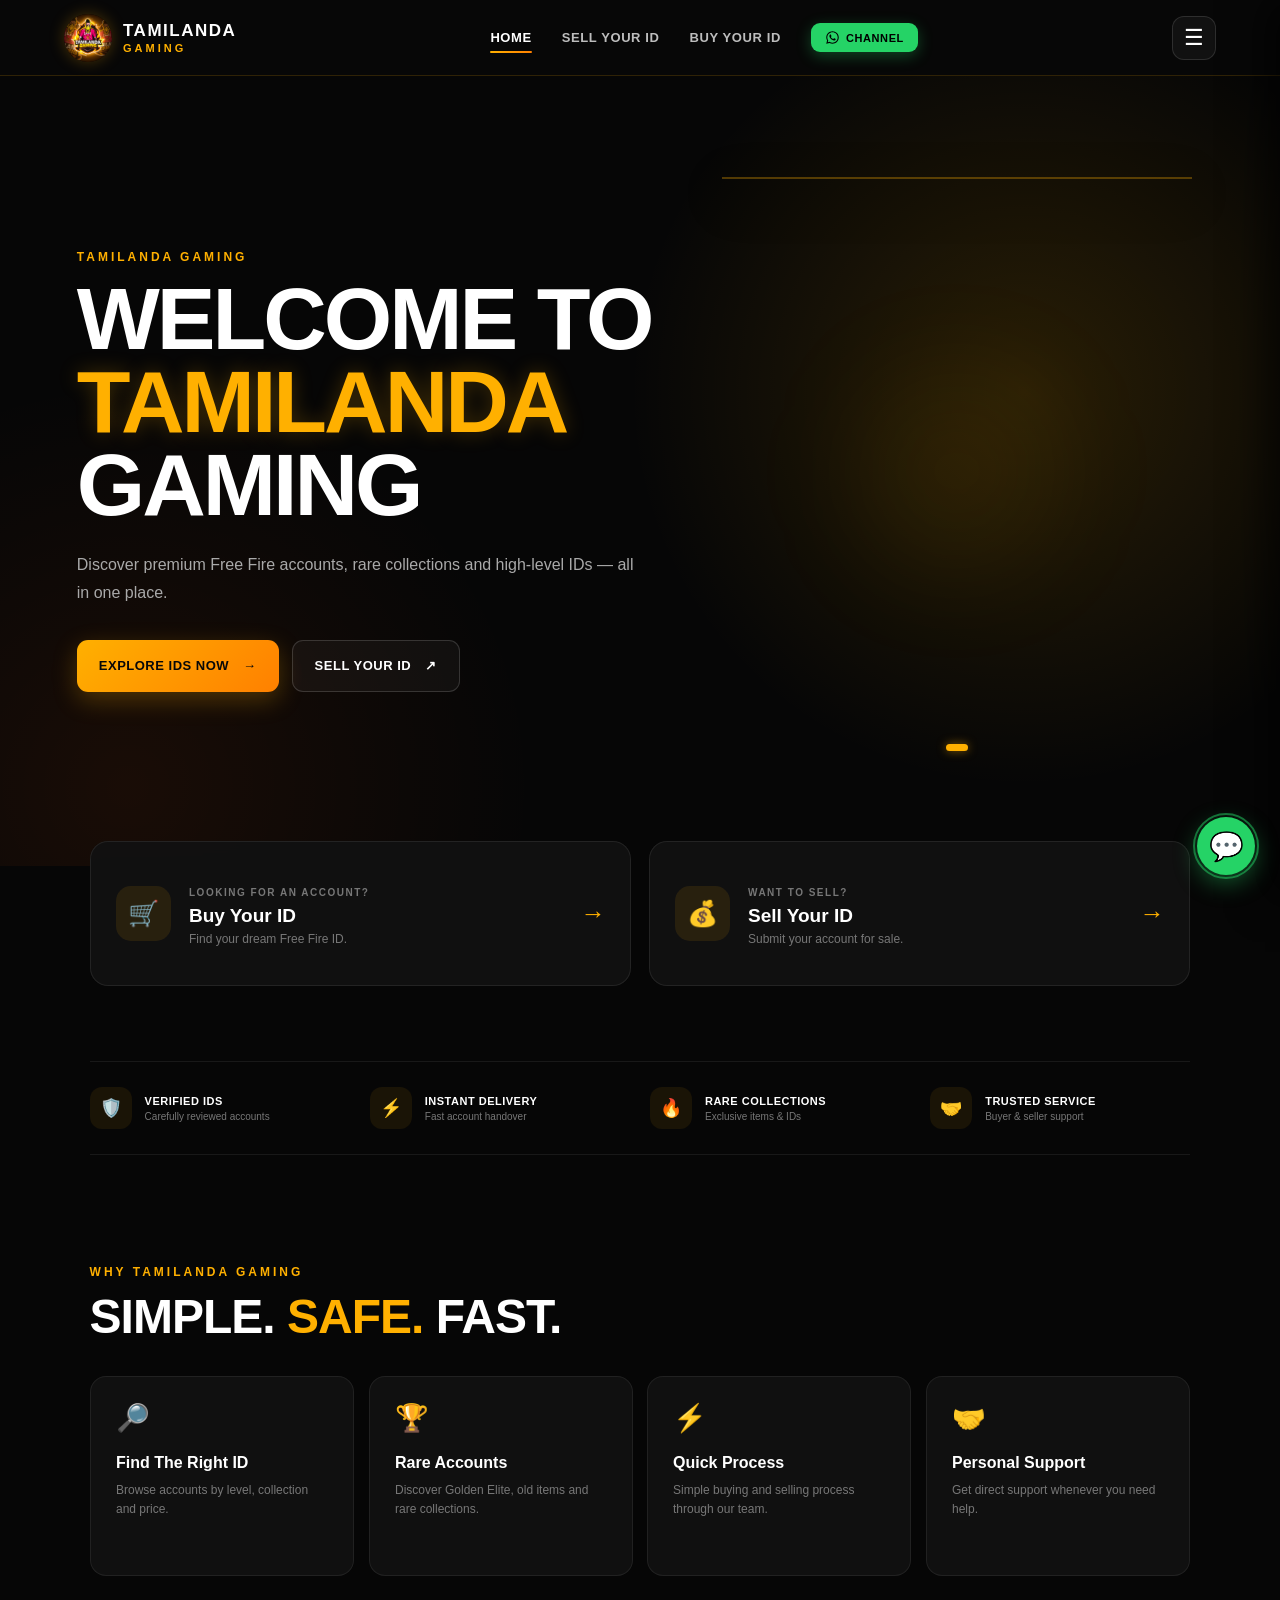
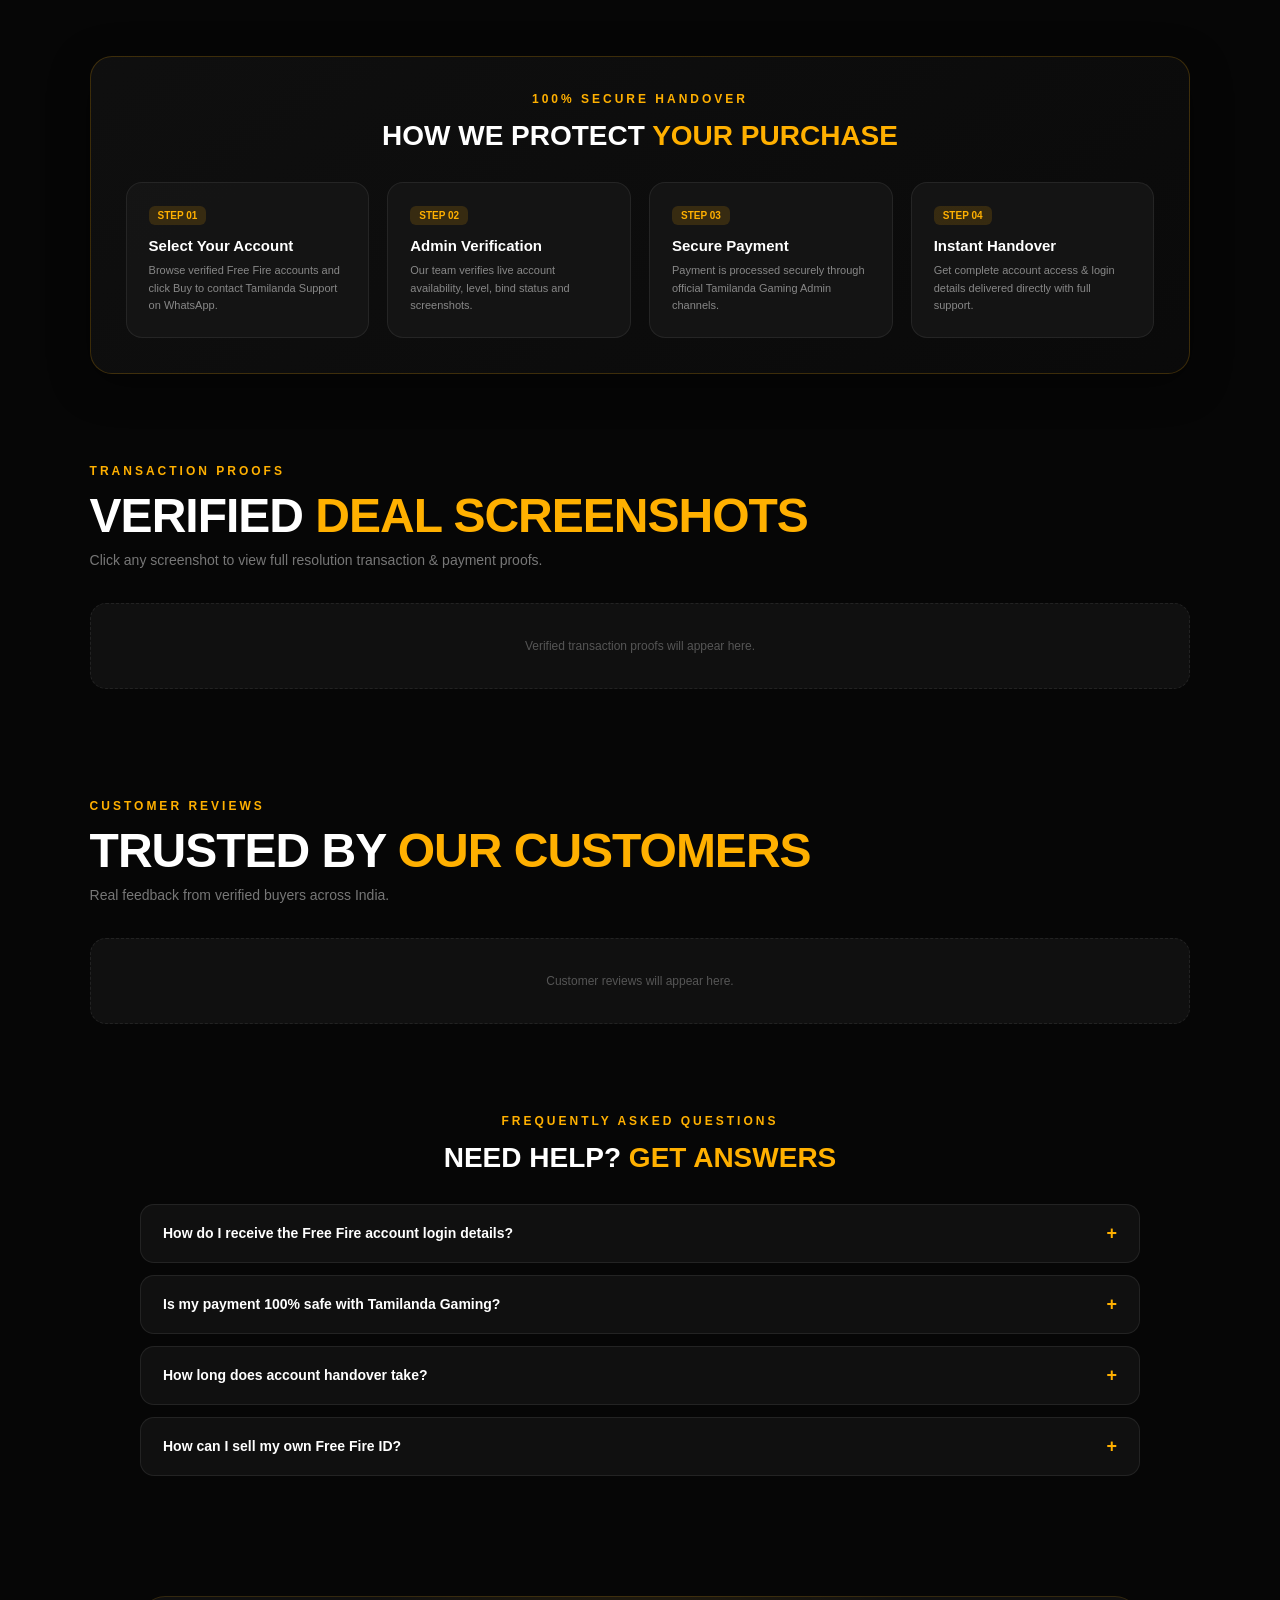
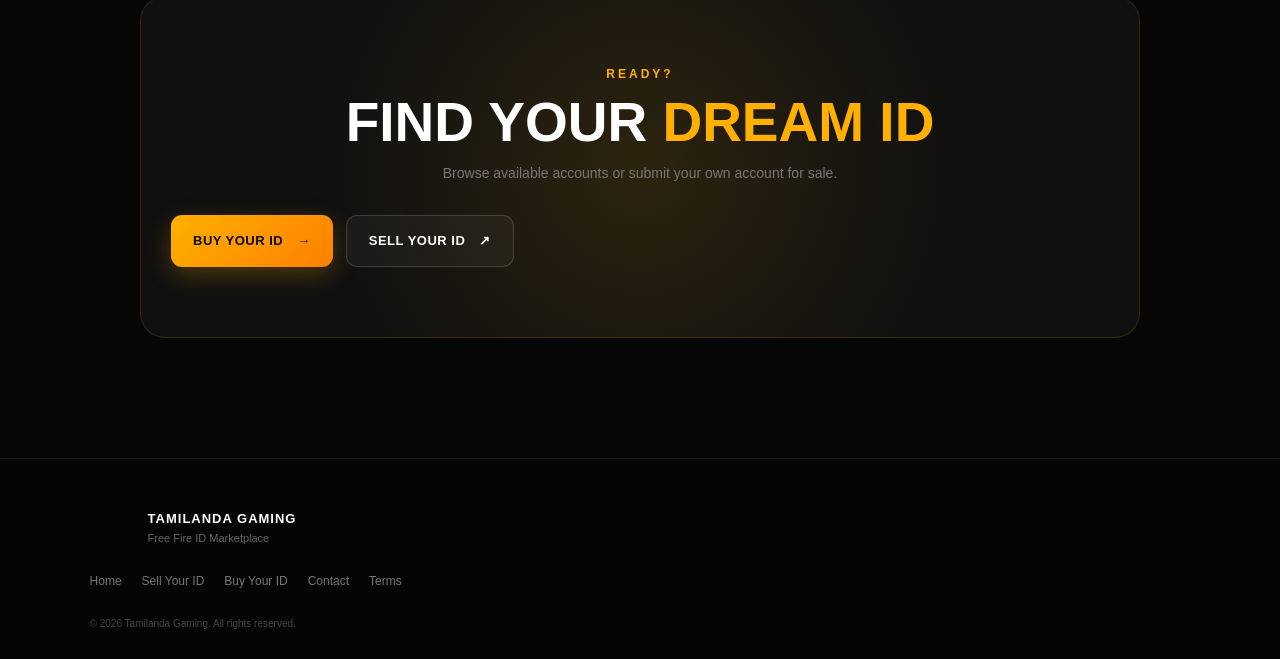
==== commit 7591fb58: "Refactor showcase data fetching and merging logic Refactor fetching logic to read showcase data from" ====
--- a/index.html
+++ b/index.html
@@ -1990,79 +1990,196 @@
                     try {
 
                         /*
-                         * Showcase uses the GitHub Pages JSON directly.
-                         * This avoids depending on the Worker response shape
-                         * for a read-only homepage feature.
+                         * IMPORTANT:
+                         * Read showcase information from BOTH sources:
+                         *
+                         * 1. GitHub data/ids.json  -> reliable showcase flag/image
+                         * 2. Cloudflare Worker /api/ids -> latest ID data
+                         *
+                         * If the Worker drops showcase fields, the static
+                         * GitHub JSON restores them by ID.
                          */
-                        const dataURL =
-                            `${GITHUB_BASE}/data/ids.json?cb=${Date.now()}`;
-
-                        let response =
-                            await fetch(
-                                dataURL,
-                                {
-                                    cache: "no-store"
-                                }
-                            );
-
-                        /*
-                         * Fallback to Worker if the static JSON cannot be read.
-                         */
-                        if (!response.ok) {
-                            response =
-                                await fetch(
-                                    `${API_BASE}/api/ids?cb=${Date.now()}`,
+
+                        const staticURL =
+                            `${GITHUB_BASE}/data/ids.json?showcase=${Date.now()}`;
+
+                        const workerURL =
+                            `${API_BASE}/api/ids?showcase=${Date.now()}`;
+
+                        const [staticResult, workerResult] =
+                            await Promise.allSettled([
+
+                                fetch(
+                                    staticURL,
                                     {
                                         cache: "no-store"
                                     }
+                                ),
+
+                                fetch(
+                                    workerURL,
+                                    {
+                                        cache: "no-store"
+                                    }
+                                )
+
+                            ]);
+
+                        let staticIDs = [];
+                        let workerIDs = [];
+
+                        if (
+                            staticResult.status === "fulfilled" &&
+                            staticResult.value.ok
+                        ) {
+
+                            try {
+
+                                const payload =
+                                    await staticResult.value.json();
+
+                                staticIDs =
+                                    Array.isArray(payload)
+                                        ? payload
+                                        : (
+                                            payload.ids ||
+                                            payload.data ||
+                                            []
+                                        );
+
+                            } catch(error) {
+
+                                console.warn(
+                                    "Static ID JSON could not be parsed:",
+                                    error
                                 );
+
+                            }
+
                         }
 
-                        if (!response.ok) {
-                            throw new Error(
-                                "Failed to load ID data"
+                        if (
+                            workerResult.status === "fulfilled" &&
+                            workerResult.value.ok
+                        ) {
+
+                            try {
+
+                                const payload =
+                                    await workerResult.value.json();
+
+                                workerIDs =
+                                    Array.isArray(payload)
+                                        ? payload
+                                        : (
+                                            payload.ids ||
+                                            payload.data ||
+                                            []
+                                        );
+
+                            } catch(error) {
+
+                                console.warn(
+                                    "Worker ID response could not be parsed:",
+                                    error
+                                );
+
+                            }
+
+                        }
+
+                        /*
+                         * Merge by ID.
+                         *
+                         * Worker data remains the main record.
+                         * GitHub static data supplies/fixes showcase fields.
+                         */
+
+                        const mergedMap =
+                            new Map();
+
+                        staticIDs
+                            .filter(
+                                item =>
+                                    item &&
+                                    item.id
+                            )
+                            .forEach(
+                                function(item) {
+
+                                    mergedMap.set(
+                                        String(item.id),
+                                        {
+                                            ...item
+                                        }
+                                    );
+
+                                }
                             );
-                        }
-
-                        const payload =
-                            await response.json();
+
+                        workerIDs
+                            .filter(
+                                item =>
+                                    item &&
+                                    item.id
+                            )
+                            .forEach(
+                                function(item) {
+
+                                    const key =
+                                        String(item.id);
+
+                                    mergedMap.set(
+                                        key,
+                                        {
+                                            ...(mergedMap.get(key) || {}),
+                                            ...item,
+
+                                            /*
+                                             * Preserve showcase fields
+                                             * from the static JSON when
+                                             * the Worker does not return them.
+                                             */
+                                            showcase:
+                                                item.showcase ??
+                                                mergedMap.get(key)?.showcase,
+
+                                            showcaseImage:
+                                                item.showcaseImage ??
+                                                item.showcase_image ??
+                                                mergedMap.get(key)?.showcaseImage ??
+                                                mergedMap.get(key)?.showcase_image
+
+                                        }
+                                    );
+
+                                }
+                            );
 
                         const ids =
-                            Array.isArray(payload)
-                                ? payload
-                                : (
-                                    payload.ids ||
-                                    payload.data ||
-                                    []
-                                );
-
-                        if (
-                            !Array.isArray(ids) ||
-                            ids.length === 0
-                        ) {
+                            Array.from(
+                                mergedMap.values()
+                            );
+
+                        if (!ids.length) {
+
                             showPlaceholder();
                             return;
+
                         }
 
                         const validIDs =
                             ids.filter(
                                 function(item) {
+
                                     return (
                                         item &&
                                         item.id
                                     );
+
                                 }
                             );
 
-                        if (!validIDs.length) {
-                            showPlaceholder();
-                            return;
-                        }
-
-                        /*
-                         * Admin controls showcase visibility.
-                         * Accept boolean, numeric and common string values.
-                         */
                         const showcaseIDs =
                             validIDs.filter(
                                 function(item) {
@@ -2087,8 +2204,14 @@
                             );
 
                         if (!showcaseIDs.length) {
+
+                            console.warn(
+                                "No IDs are marked for homepage showcase."
+                            );
+
                             showPlaceholder();
                             return;
+
                         }
 
                         createShowcase(
@@ -2146,9 +2269,12 @@
                                 `${GITHUB_BASE}/assets/ids/` +
                                 `${encodeURIComponent(id)}/01.jpg`;
 
+                            /*
+                             * First failure:
+                             * try the normal ID main/card image.
+                             */
                             if (
-                                image.src !== fallback &&
-                                fallback
+                                image.src !== fallback
                             ) {
 
                                 image.onerror =
@@ -2160,7 +2286,9 @@
                                                     slide.image === image
                                             );
 
-                                        if (failedIndex >= 0) {
+                                        if (
+                                            failedIndex >= 0
+                                        ) {
                                             slides.splice(
                                                 failedIndex,
                                                 1
@@ -2169,7 +2297,9 @@
 
                                         image.remove();
 
-                                        if (!slides.length) {
+                                        if (
+                                            !slides.length
+                                        ) {
                                             showPlaceholder();
                                         } else {
                                             currentIndex =
@@ -2189,6 +2319,7 @@
                                     fallback;
 
                                 return;
+
                             }
 
                             const failedIndex =
@@ -2197,7 +2328,9 @@
                                         slide.image === image
                                 );
 
-                            if (failedIndex >= 0) {
+                            if (
+                                failedIndex >= 0
+                            ) {
                                 slides.splice(
                                     failedIndex,
                                     1
@@ -2219,6 +2352,7 @@
                                     currentIndex
                                 );
                             }
+
                         };
 
                         imagesContainer.appendChild(image);
@@ -2338,45 +2472,57 @@
 
                     const value =
                         String(
-                            image || ""
+                            image
                         ).trim();
 
-                    if (!value) {
-                        return (
-                            `${GITHUB_BASE}/assets/ids/` +
-                            `${encodeURIComponent(id)}/01.jpg`
-                        );
+
+                    if (
+                        value.startsWith(
+                            "http://"
+                        ) ||
+                        value.startsWith(
+                            "https://"
+                        )
+                    ) {
+
+                        return value;
+
                     }
 
+
                     if (
-                        value.startsWith("http://") ||
-                        value.startsWith("https://")
+                        value.startsWith(
+                            "/"
+                        )
                     ) {
-                        return value;
-                    }
-
-                    if (
-                        value.startsWith("/")
-                    ) {
+
                         return (
                             GITHUB_BASE +
                             value
                         );
+
                     }
 
+
                     if (
-                        value.startsWith("assets/")
+                        value.startsWith(
+                            "assets/"
+                        )
                     ) {
+
                         return (
                             GITHUB_BASE +
                             "/" +
                             value
                         );
+
                     }
 
+
                     return (
-                        `${GITHUB_BASE}/assets/ids/` +
-                        `${encodeURIComponent(id)}/${value}`
+                        `${GITHUB_BASE}/assets/ids/${encodeURIComponent(
+                            id
+                        )}/${value}`
                     );
 
                 }
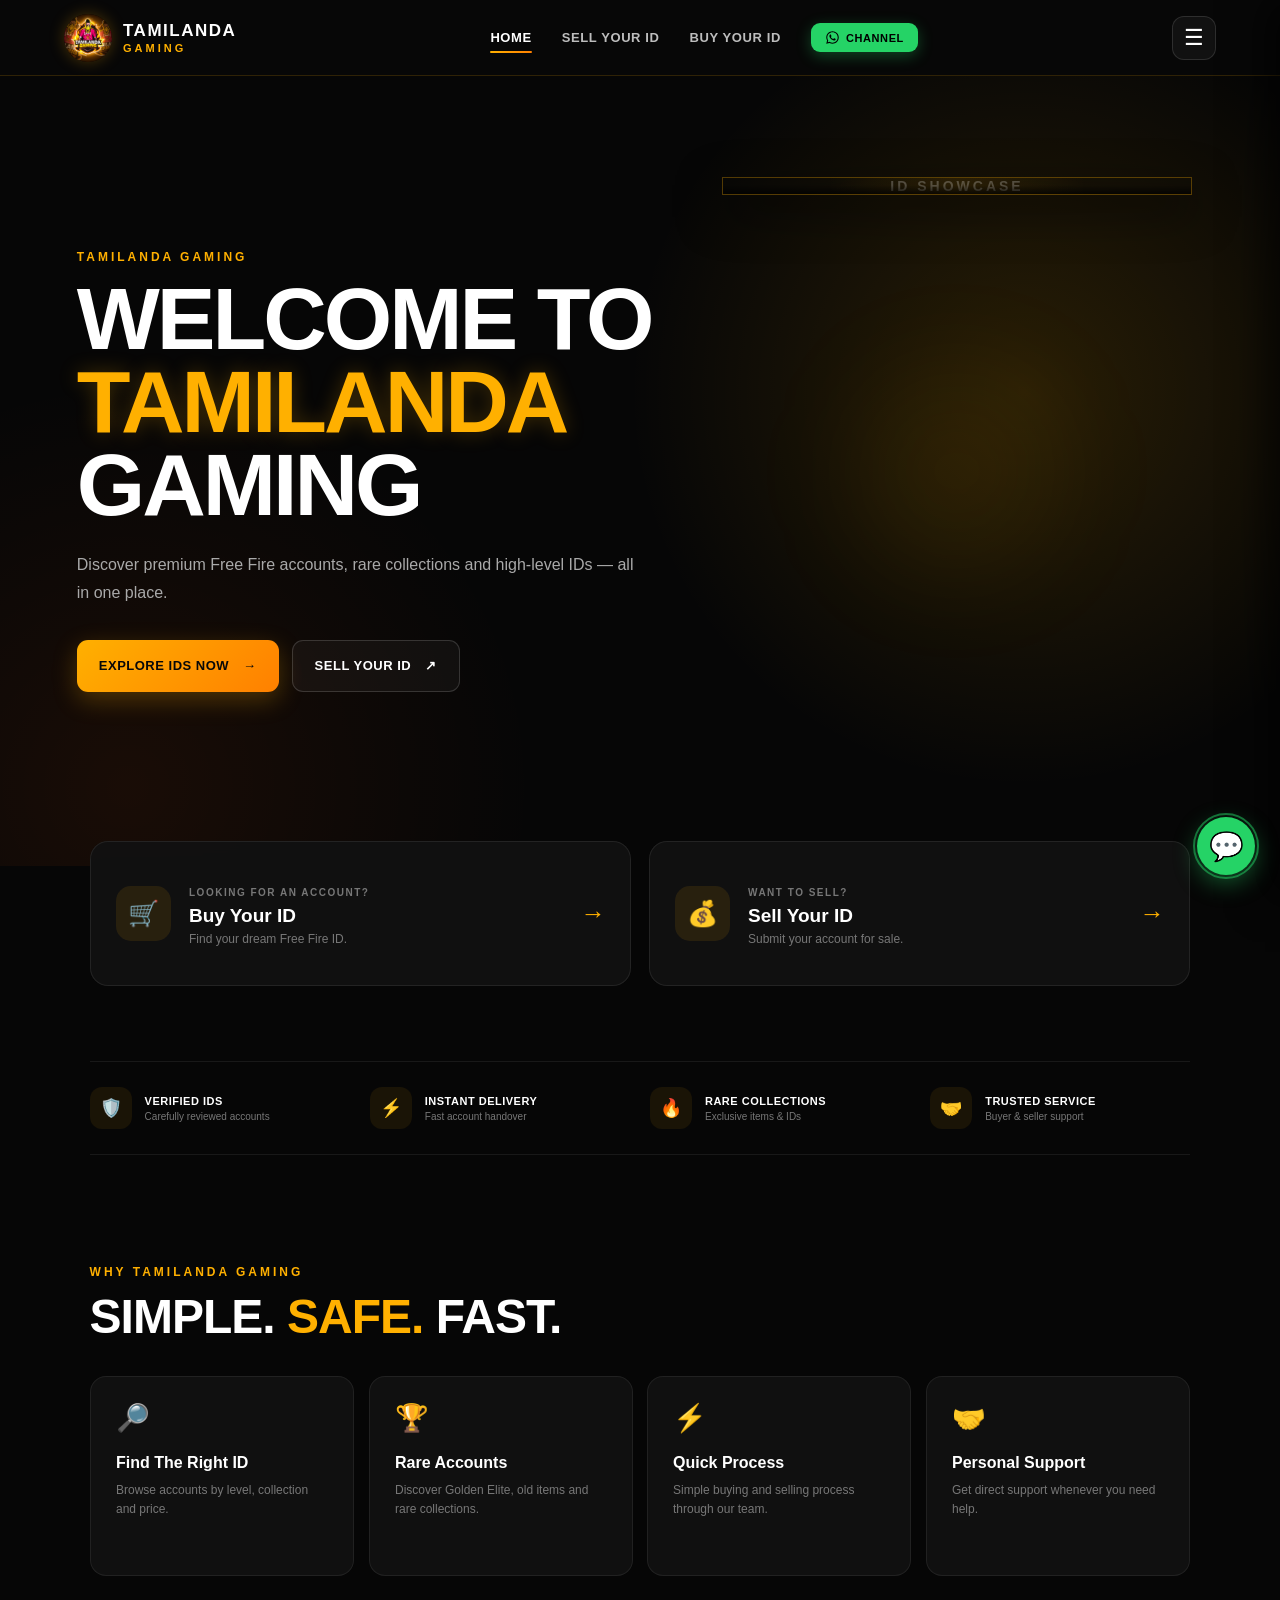
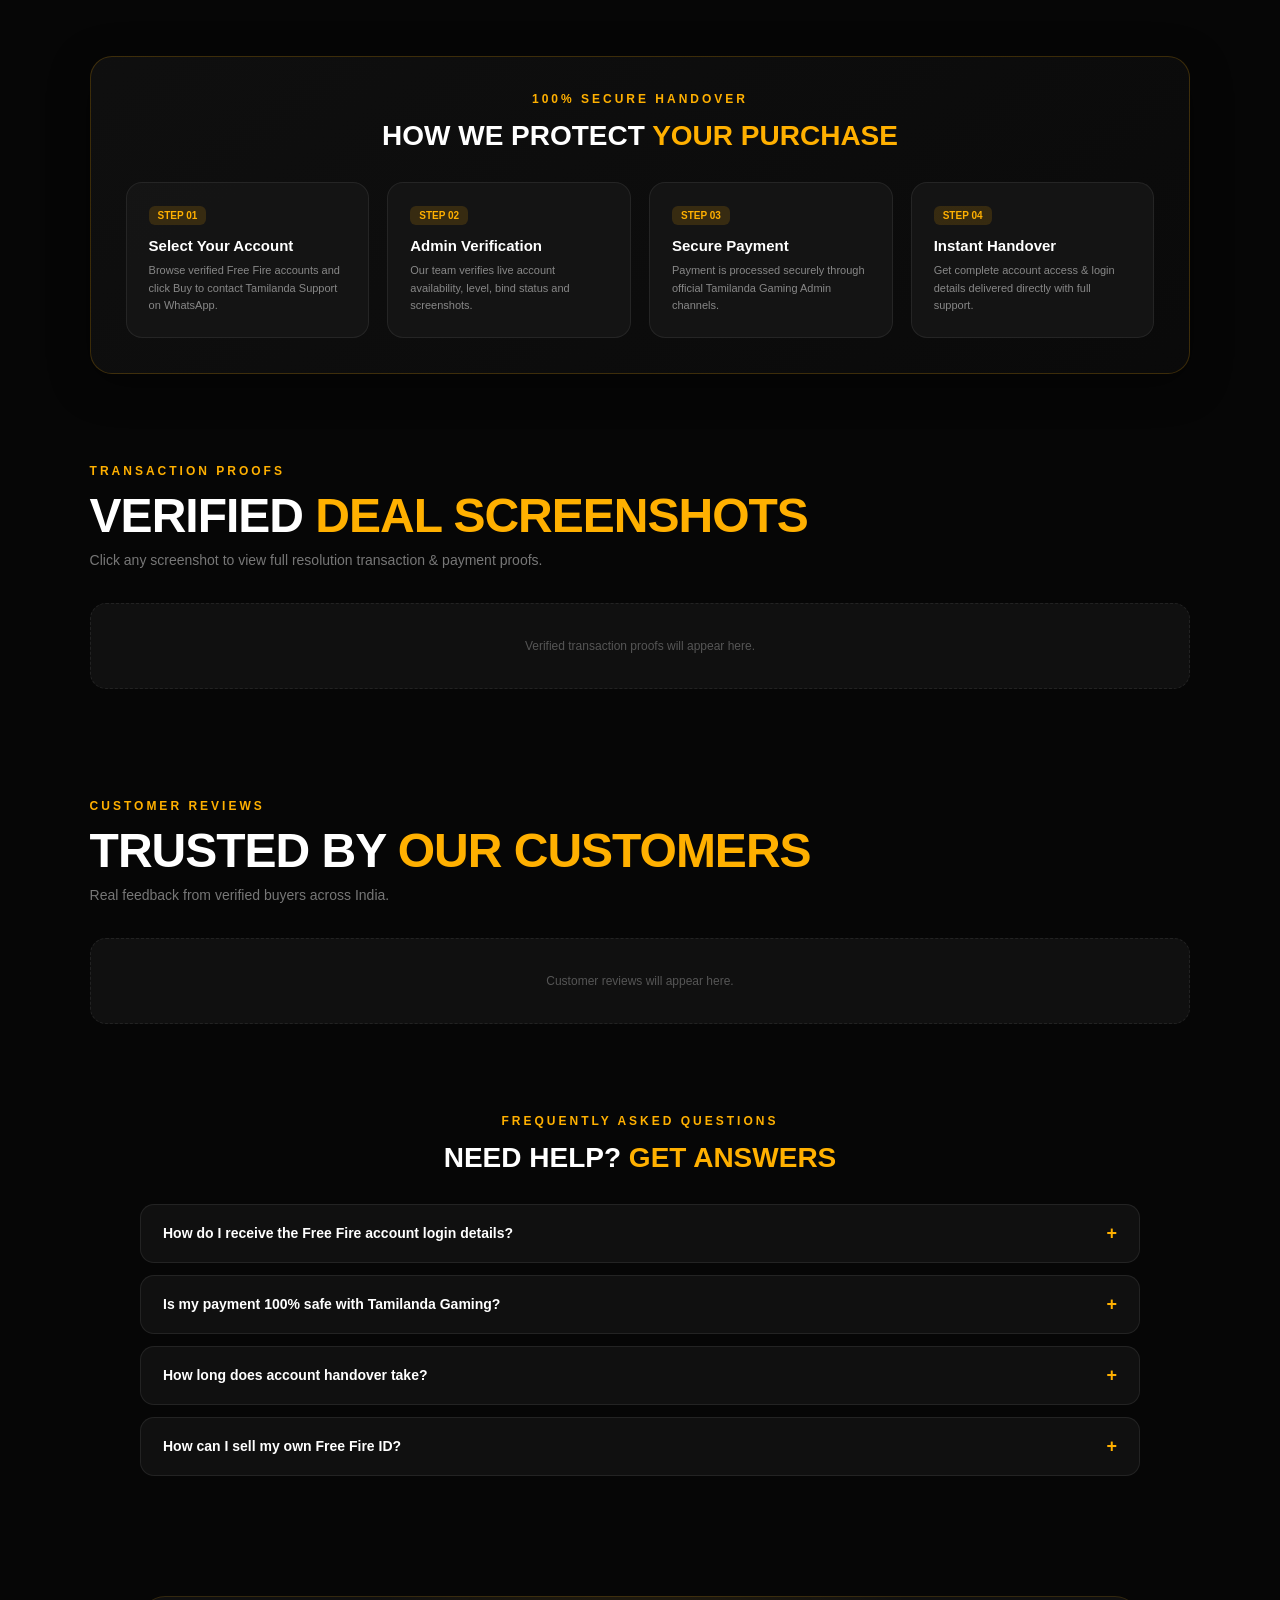
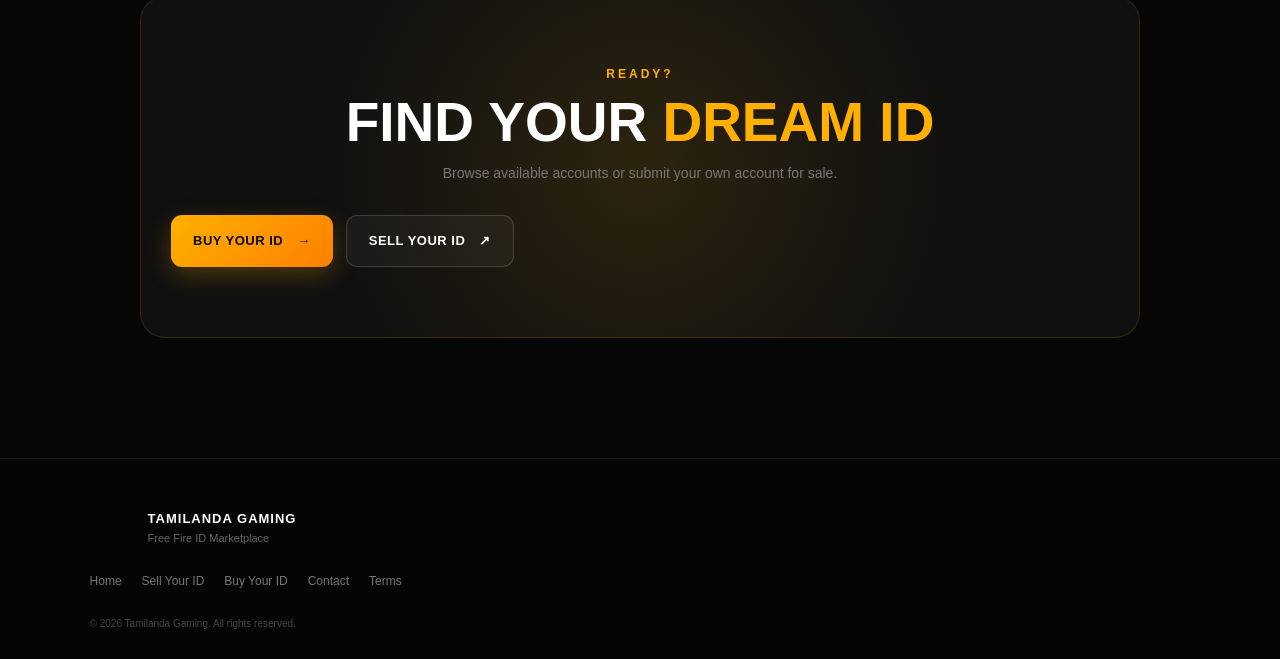
==== commit 7ca1159e: "Refactor showcase image loading and ID fetching Refactor showcase image loading and ID fetching logi" ====
--- a/index.html
+++ b/index.html
@@ -254,6 +254,14 @@
         .showcase-image {
 
             position: absolute;
+
+            /*
+             * This hero image must always be painted.
+             * The global stylesheet uses content-visibility:auto
+             * for images, which can interfere with an absolutely
+             * positioned slider image.
+             */
+            content-visibility: visible !important;
 
             inset: 0;
 
@@ -1989,179 +1997,86 @@
 
                     try {
 
+                        let ids = [];
+
                         /*
-                         * IMPORTANT:
-                         * Read showcase information from BOTH sources:
-                         *
-                         * 1. GitHub data/ids.json  -> reliable showcase flag/image
-                         * 2. Cloudflare Worker /api/ids -> latest ID data
-                         *
-                         * If the Worker drops showcase fields, the static
-                         * GitHub JSON restores them by ID.
+                         * Read the GitHub JSON first because it is the
+                         * exact database used by the uploaded showcase image.
                          */
-
-                        const staticURL =
-                            `${GITHUB_BASE}/data/ids.json?showcase=${Date.now()}`;
-
-                        const workerURL =
-                            `${API_BASE}/api/ids?showcase=${Date.now()}`;
-
-                        const [staticResult, workerResult] =
-                            await Promise.allSettled([
-
-                                fetch(
-                                    staticURL,
+                        try {
+
+                            const staticResponse =
+                                await fetch(
+                                    `${GITHUB_BASE}/data/ids.json?cb=${Date.now()}`,
                                     {
                                         cache: "no-store"
                                     }
-                                ),
-
-                                fetch(
-                                    workerURL,
+                                );
+
+                            if (staticResponse.ok) {
+
+                                const staticPayload =
+                                    await staticResponse.json();
+
+                                ids =
+                                    Array.isArray(staticPayload)
+                                        ? staticPayload
+                                        : (
+                                            staticPayload.ids ||
+                                            staticPayload.data ||
+                                            []
+                                        );
+
+                            }
+
+                        } catch(error) {
+
+                            console.warn(
+                                "Static ID JSON unavailable:",
+                                error
+                            );
+
+                        }
+
+                        /*
+                         * Fallback to Worker API.
+                         */
+                        if (!ids.length) {
+
+                            const response =
+                                await fetch(
+                                    `${API_BASE}/api/ids?cb=${Date.now()}`,
                                     {
                                         cache: "no-store"
                                     }
-                                )
-
-                            ]);
-
-                        let staticIDs = [];
-                        let workerIDs = [];
+                                );
+
+                            if (!response.ok) {
+
+                                throw new Error(
+                                    "Failed to load IDs"
+                                );
+
+                            }
+
+                            const payload =
+                                await response.json();
+
+                            ids =
+                                Array.isArray(payload)
+                                    ? payload
+                                    : (
+                                        payload.ids ||
+                                        payload.data ||
+                                        []
+                                    );
+
+                        }
 
                         if (
-                            staticResult.status === "fulfilled" &&
-                            staticResult.value.ok
+                            !Array.isArray(ids) ||
+                            ids.length === 0
                         ) {
-
-                            try {
-
-                                const payload =
-                                    await staticResult.value.json();
-
-                                staticIDs =
-                                    Array.isArray(payload)
-                                        ? payload
-                                        : (
-                                            payload.ids ||
-                                            payload.data ||
-                                            []
-                                        );
-
-                            } catch(error) {
-
-                                console.warn(
-                                    "Static ID JSON could not be parsed:",
-                                    error
-                                );
-
-                            }
-
-                        }
-
-                        if (
-                            workerResult.status === "fulfilled" &&
-                            workerResult.value.ok
-                        ) {
-
-                            try {
-
-                                const payload =
-                                    await workerResult.value.json();
-
-                                workerIDs =
-                                    Array.isArray(payload)
-                                        ? payload
-                                        : (
-                                            payload.ids ||
-                                            payload.data ||
-                                            []
-                                        );
-
-                            } catch(error) {
-
-                                console.warn(
-                                    "Worker ID response could not be parsed:",
-                                    error
-                                );
-
-                            }
-
-                        }
-
-                        /*
-                         * Merge by ID.
-                         *
-                         * Worker data remains the main record.
-                         * GitHub static data supplies/fixes showcase fields.
-                         */
-
-                        const mergedMap =
-                            new Map();
-
-                        staticIDs
-                            .filter(
-                                item =>
-                                    item &&
-                                    item.id
-                            )
-                            .forEach(
-                                function(item) {
-
-                                    mergedMap.set(
-                                        String(item.id),
-                                        {
-                                            ...item
-                                        }
-                                    );
-
-                                }
-                            );
-
-                        workerIDs
-                            .filter(
-                                item =>
-                                    item &&
-                                    item.id
-                            )
-                            .forEach(
-                                function(item) {
-
-                                    const key =
-                                        String(item.id);
-
-                                    mergedMap.set(
-                                        key,
-                                        {
-                                            ...(mergedMap.get(key) || {}),
-                                            ...item,
-
-                                            /*
-                                             * Preserve showcase fields
-                                             * from the static JSON when
-                                             * the Worker does not return them.
-                                             */
-                                            showcase:
-                                                item.showcase ??
-                                                mergedMap.get(key)?.showcase,
-
-                                            showcaseImage:
-                                                item.showcaseImage ??
-                                                item.showcase_image ??
-                                                mergedMap.get(key)?.showcaseImage ??
-                                                mergedMap.get(key)?.showcase_image
-
-                                        }
-                                    );
-
-                                }
-                            );
-
-                        const ids =
-                            Array.from(
-                                mergedMap.values()
-                            );
-
-                        if (!ids.length) {
 
                             showPlaceholder();
                             return;
@@ -2184,7 +2099,7 @@
                             validIDs.filter(
                                 function(item) {
 
-                                    const value =
+                                    const showcaseValue =
                                         String(
                                             item.showcase ?? ""
                                         )
@@ -2194,24 +2109,23 @@
                                     return (
                                         item.showcase === true ||
                                         item.showcase === 1 ||
-                                        value === "yes" ||
-                                        value === "true" ||
-                                        value === "1" ||
-                                        value === "on"
+                                        showcaseValue === "yes" ||
+                                        showcaseValue === "true" ||
+                                        showcaseValue === "1" ||
+                                        showcaseValue === "on"
                                     );
 
                                 }
                             );
 
+                        console.log(
+                            "Tamilanda Showcase IDs:",
+                            showcaseIDs
+                        );
+
                         if (!showcaseIDs.length) {
-
-                            console.warn(
-                                "No IDs are marked for homepage showcase."
-                            );
-
                             showPlaceholder();
                             return;
-
                         }
 
                         createShowcase(
@@ -2265,62 +2179,10 @@
 
                         image.onerror = function () {
 
-                            const fallback =
-                                `${GITHUB_BASE}/assets/ids/` +
-                                `${encodeURIComponent(id)}/01.jpg`;
-
-                            /*
-                             * First failure:
-                             * try the normal ID main/card image.
-                             */
-                            if (
-                                image.src !== fallback
-                            ) {
-
-                                image.onerror =
-                                    function() {
-
-                                        const failedIndex =
-                                            slides.findIndex(
-                                                slide =>
-                                                    slide.image === image
-                                            );
-
-                                        if (
-                                            failedIndex >= 0
-                                        ) {
-                                            slides.splice(
-                                                failedIndex,
-                                                1
-                                            );
-                                        }
-
-                                        image.remove();
-
-                                        if (
-                                            !slides.length
-                                        ) {
-                                            showPlaceholder();
-                                        } else {
-                                            currentIndex =
-                                                Math.min(
-                                                    currentIndex,
-                                                    slides.length - 1
-                                                );
-
-                                            showSlide(
-                                                currentIndex
-                                            );
-                                        }
-
-                                    };
-
-                                image.src =
-                                    fallback;
-
-                                return;
-
-                            }
+                            console.error(
+                                "SHOWCASE IMAGE LOAD FAILED:",
+                                image.src
+                            );
 
                             const failedIndex =
                                 slides.findIndex(
@@ -2328,9 +2190,7 @@
                                         slide.image === image
                                 );
 
-                            if (
-                                failedIndex >= 0
-                            ) {
+                            if (failedIndex >= 0) {
                                 slides.splice(
                                     failedIndex,
                                     1
@@ -2352,7 +2212,6 @@
                                     currentIndex
                                 );
                             }
-
                         };
 
                         imagesContainer.appendChild(image);
@@ -2472,9 +2331,12 @@
 
                     const value =
                         String(
-                            image
+                            image || ""
                         ).trim();
 
+                    if (!value) {
+                        return "";
+                    }
 
                     if (
                         value.startsWith(
@@ -2484,11 +2346,22 @@
                             "https://"
                         )
                     ) {
-
                         return value;
-
                     }
 
+                    if (
+                        value.startsWith(
+                            "assets/"
+                        )
+                    ) {
+
+                        return (
+                            "https://raw.githubusercontent.com/" +
+                            "AnonSkTg/Tamilanda-Gaming/main/" +
+                            value
+                        );
+
+                    }
 
                     if (
                         value.startsWith(
@@ -2502,22 +2375,6 @@
                         );
 
                     }
-
-
-                    if (
-                        value.startsWith(
-                            "assets/"
-                        )
-                    ) {
-
-                        return (
-                            GITHUB_BASE +
-                            "/" +
-                            value
-                        );
-
-                    }
-
 
                     return (
                         `${GITHUB_BASE}/assets/ids/${encodeURIComponent(
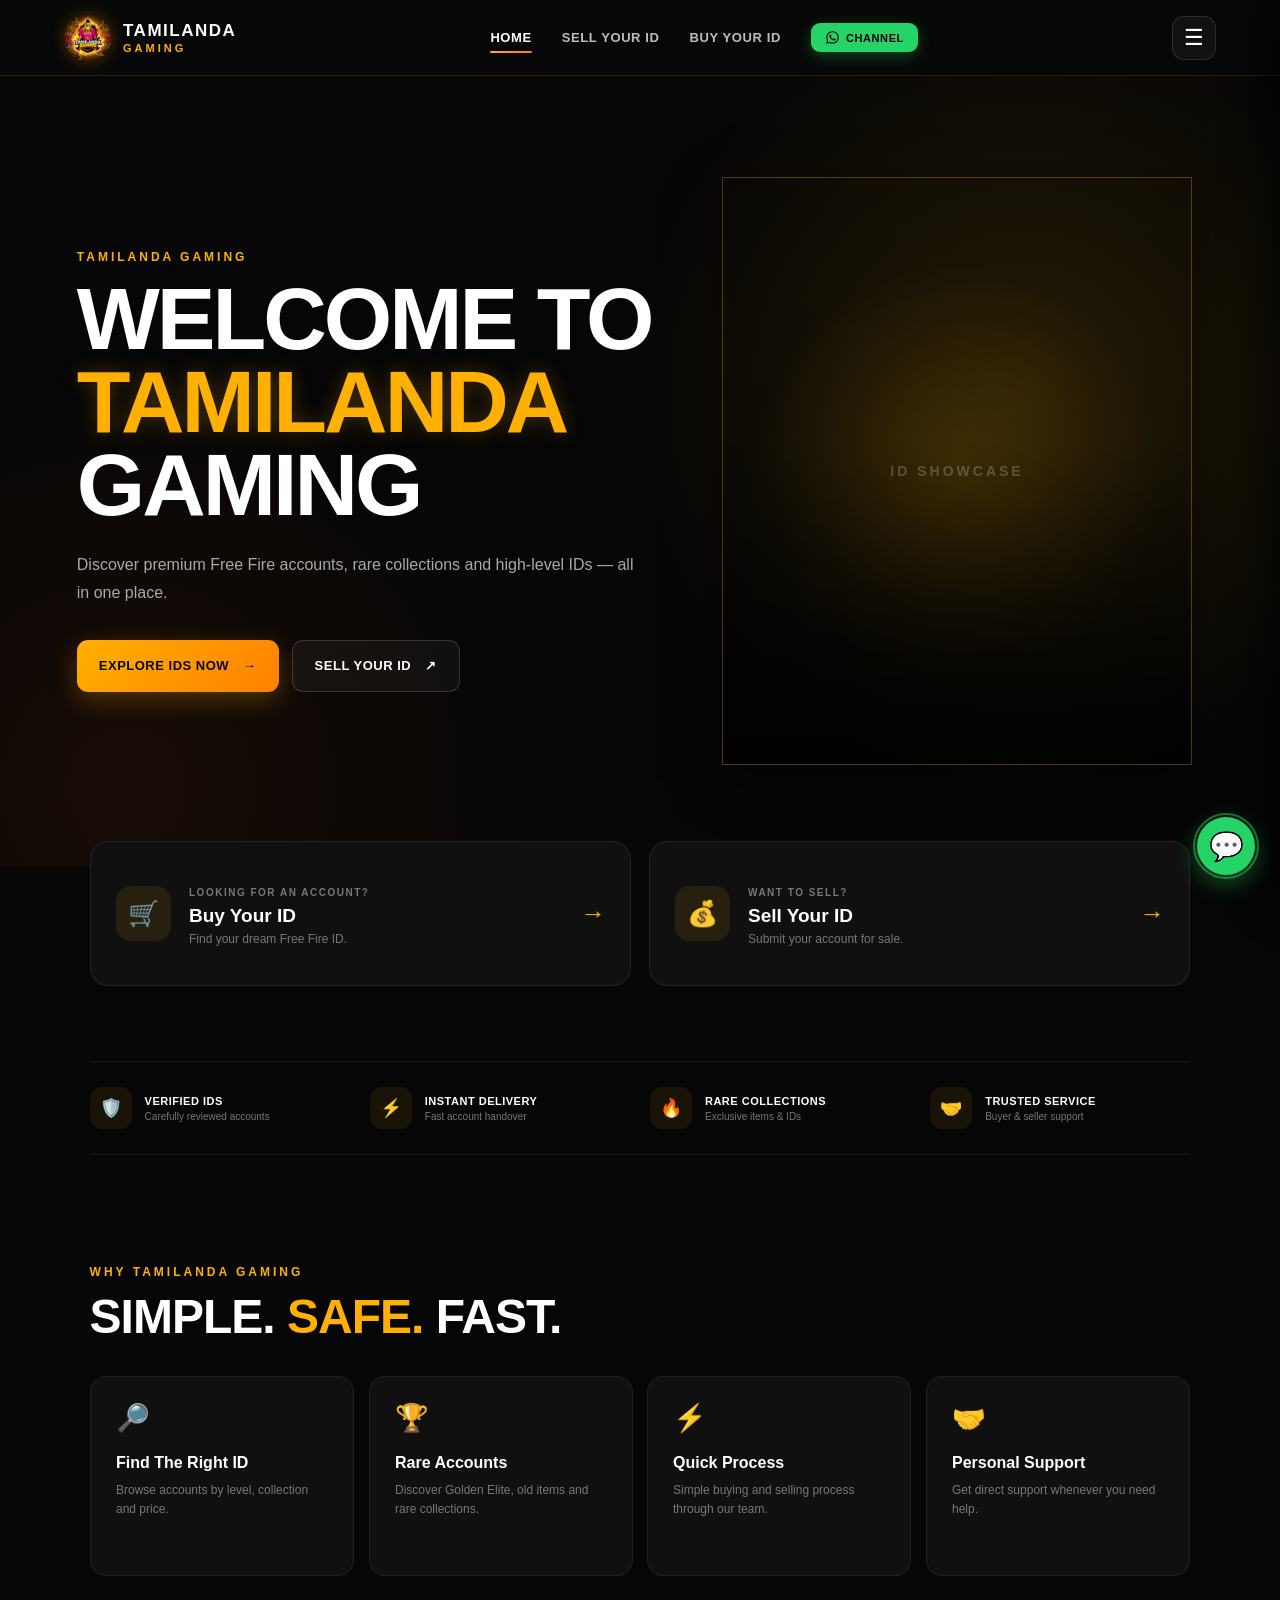
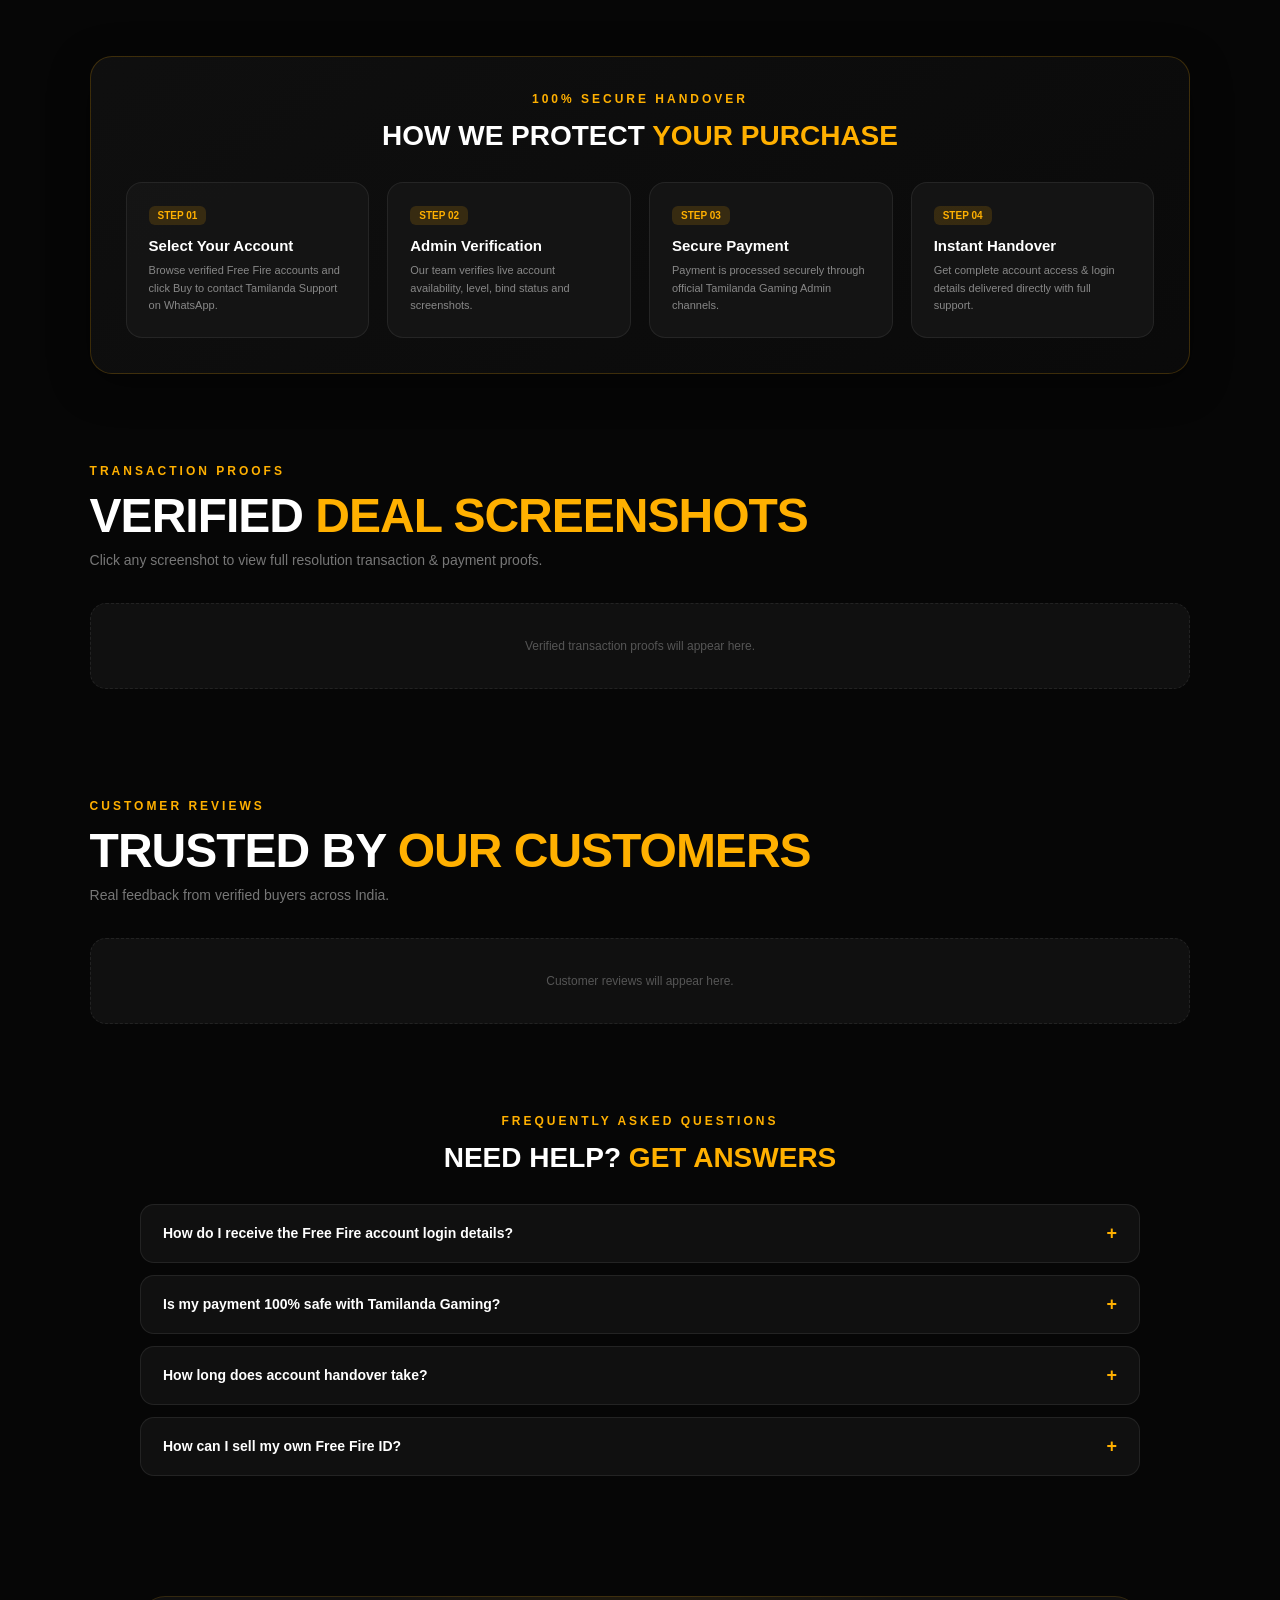
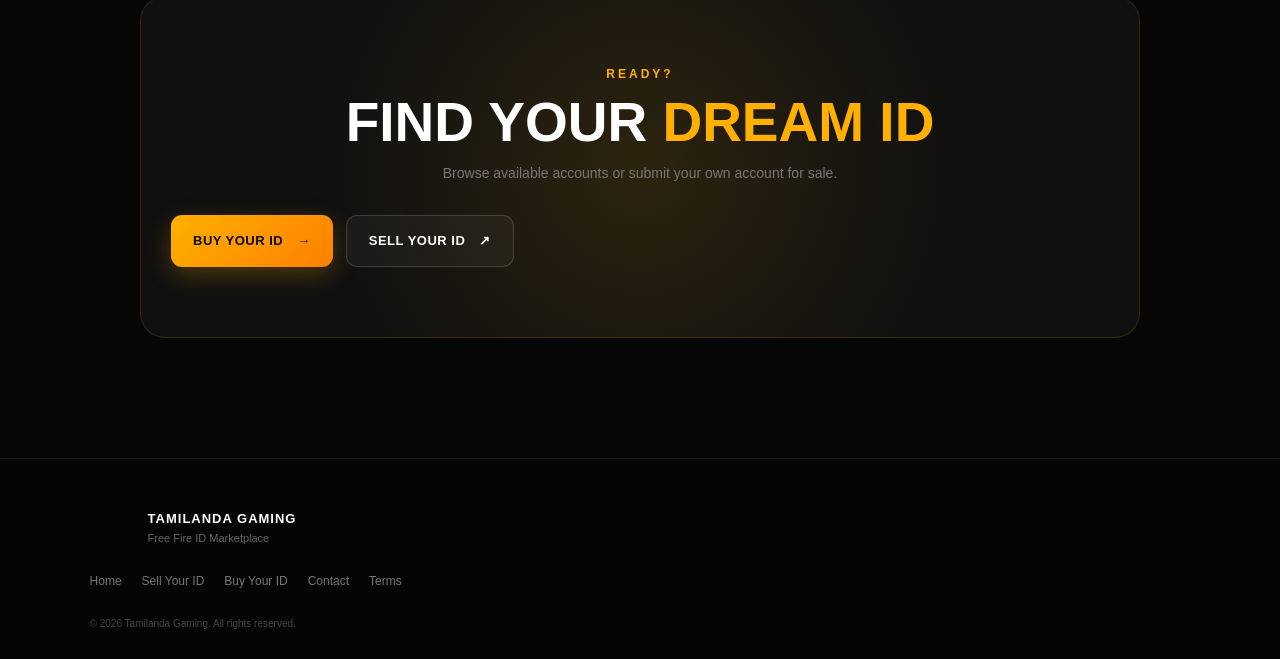
==== commit 09cfc0ea: "Refactor showcase image handling and error management Refactor showcase image handling and improve e" ====
--- a/index.html
+++ b/index.html
@@ -255,14 +255,6 @@
 
             position: absolute;
 
-            /*
-             * This hero image must always be painted.
-             * The global stylesheet uses content-visibility:auto
-             * for images, which can interfere with an absolutely
-             * positioned slider image.
-             */
-            content-visibility: visible !important;
-
             inset: 0;
 
             width: 100%;
@@ -453,11 +445,51 @@
 
         .hero-slider .slider-card {
 
+            /*
+             * IMPORTANT:
+             * The slider card must fill the .hero-slider.
+             * Without an explicit height, the child showcase
+             * has no reliable containing height for height:100%.
+             * That makes the dynamic image area collapse/paint
+             * incorrectly even though the data and slide exist.
+             */
+            width:100%;
+            height:100%;
+            min-height:0;
+            position:relative;
+
             transition:
                 border-color 0.35s ease,
                 box-shadow 0.35s ease,
                 transform 0.35s ease;
 
+        }
+
+        /*
+         * Make the dynamic image layer fill the complete card.
+         */
+        #showcaseImages{
+            position:absolute;
+            inset:0;
+            width:100%;
+            height:100%;
+            z-index:1;
+        }
+
+        /*
+         * The site-wide stylesheet uses content-visibility:auto
+         * on images. The hero showcase is an absolutely positioned,
+         * animated image layer, so explicitly keep it paintable.
+         */
+        .showcase-image{
+            content-visibility:visible !important;
+            visibility:visible;
+        }
+
+        .showcase-image.active{
+            opacity:1 !important;
+            visibility:visible;
+            z-index:2;
         }
 
 
@@ -1997,81 +2029,27 @@
 
                     try {
 
-                        let ids = [];
-
-                        /*
-                         * Read the GitHub JSON first because it is the
-                         * exact database used by the uploaded showcase image.
-                         */
-                        try {
-
-                            const staticResponse =
-                                await fetch(
-                                    `${GITHUB_BASE}/data/ids.json?cb=${Date.now()}`,
-                                    {
-                                        cache: "no-store"
-                                    }
-                                );
-
-                            if (staticResponse.ok) {
-
-                                const staticPayload =
-                                    await staticResponse.json();
-
-                                ids =
-                                    Array.isArray(staticPayload)
-                                        ? staticPayload
-                                        : (
-                                            staticPayload.ids ||
-                                            staticPayload.data ||
-                                            []
-                                        );
-
-                            }
-
-                        } catch(error) {
-
-                            console.warn(
-                                "Static ID JSON unavailable:",
-                                error
+                        const response =
+                            await fetch(
+                                `${API_BASE}/api/ids`,
+                                {
+                                    cache: "no-store"
+                                }
                             );
 
+
+                        if (!response.ok) {
+
+                            throw new Error(
+                                "Failed to load IDs"
+                            );
+
                         }
 
-                        /*
-                         * Fallback to Worker API.
-                         */
-                        if (!ids.length) {
-
-                            const response =
-                                await fetch(
-                                    `${API_BASE}/api/ids?cb=${Date.now()}`,
-                                    {
-                                        cache: "no-store"
-                                    }
-                                );
-
-                            if (!response.ok) {
-
-                                throw new Error(
-                                    "Failed to load IDs"
-                                );
-
-                            }
-
-                            const payload =
-                                await response.json();
-
-                            ids =
-                                Array.isArray(payload)
-                                    ? payload
-                                    : (
-                                        payload.ids ||
-                                        payload.data ||
-                                        []
-                                    );
-
-                        }
+
+                        const ids =
+                            await response.json();
+
 
                         if (
                             !Array.isArray(ids) ||
@@ -2079,13 +2057,19 @@
                         ) {
 
                             showPlaceholder();
+
                             return;
 
                         }
+
+
+                        /*
+                         * Only use IDs that have a valid ID value.
+                         */
 
                         const validIDs =
                             ids.filter(
-                                function(item) {
+                                function (item) {
 
                                     return (
                                         item &&
@@ -2095,44 +2079,27 @@
                                 }
                             );
 
-                        const showcaseIDs =
-                            validIDs.filter(
-                                function(item) {
-
-                                    const showcaseValue =
-                                        String(
-                                            item.showcase ?? ""
-                                        )
-                                        .trim()
-                                        .toLowerCase();
-
-                                    return (
-                                        item.showcase === true ||
-                                        item.showcase === 1 ||
-                                        showcaseValue === "yes" ||
-                                        showcaseValue === "true" ||
-                                        showcaseValue === "1" ||
-                                        showcaseValue === "on"
-                                    );
-
-                                }
-                            );
-
-                        console.log(
-                            "Tamilanda Showcase IDs:",
-                            showcaseIDs
-                        );
-
-                        if (!showcaseIDs.length) {
+
+                        if (
+                            validIDs.length === 0
+                        ) {
+
                             showPlaceholder();
+
                             return;
+
                         }
 
-                        createShowcase(
-                            showcaseIDs
-                        );
-
-                    } catch(error) {
+                        const showcaseIDs = validIDs.filter(item => {
+                            const showcaseEnabled = item.showcase === true || String(item.showcase || "").toLowerCase() === "yes";
+                            const sold = String(item.status || "").toLowerCase() === "sold";
+                            return showcaseEnabled && !sold;
+                        });
+
+                        createShowcase(showcaseIDs);
+
+
+                    } catch (error) {
 
                         console.error(
                             "Showcase error:",
@@ -2178,39 +2145,15 @@
                         image.loading = slides.length === 0 ? "eager" : "lazy";
 
                         image.onerror = function () {
-
-                            console.error(
-                                "SHOWCASE IMAGE LOAD FAILED:",
-                                image.src
-                            );
-
-                            const failedIndex =
-                                slides.findIndex(
-                                    slide =>
-                                        slide.image === image
-                                );
-
+                            const failedIndex = slides.findIndex(slide => slide.image === image);
                             if (failedIndex >= 0) {
-                                slides.splice(
-                                    failedIndex,
-                                    1
-                                );
+                                slides.splice(failedIndex, 1);
                             }
-
                             image.remove();
-
-                            if (!slides.length) {
-                                showPlaceholder();
-                            } else {
-                                currentIndex =
-                                    Math.min(
-                                        currentIndex,
-                                        slides.length - 1
-                                    );
-
-                                showSlide(
-                                    currentIndex
-                                );
+                            if (!slides.length) showPlaceholder();
+                            else {
+                                currentIndex = Math.min(currentIndex, slides.length - 1);
+                                showSlide(currentIndex);
                             }
                         };
 
@@ -2331,12 +2274,9 @@
 
                     const value =
                         String(
-                            image || ""
+                            image
                         ).trim();
 
-                    if (!value) {
-                        return "";
-                    }
 
                     if (
                         value.startsWith(
@@ -2346,8 +2286,25 @@
                             "https://"
                         )
                     ) {
+
                         return value;
+
                     }
+
+
+                    if (
+                        value.startsWith(
+                            "/"
+                        )
+                    ) {
+
+                        return (
+                            GITHUB_BASE +
+                            value
+                        );
+
+                    }
+
 
                     if (
                         value.startsWith(
@@ -2356,25 +2313,13 @@
                     ) {
 
                         return (
-                            "https://raw.githubusercontent.com/" +
-                            "AnonSkTg/Tamilanda-Gaming/main/" +
+                            GITHUB_BASE +
+                            "/" +
                             value
                         );
 
                     }
 
-                    if (
-                        value.startsWith(
-                            "/"
-                        )
-                    ) {
-
-                        return (
-                            GITHUB_BASE +
-                            value
-                        );
-
-                    }
 
                     return (
                         `${GITHUB_BASE}/assets/ids/${encodeURIComponent(
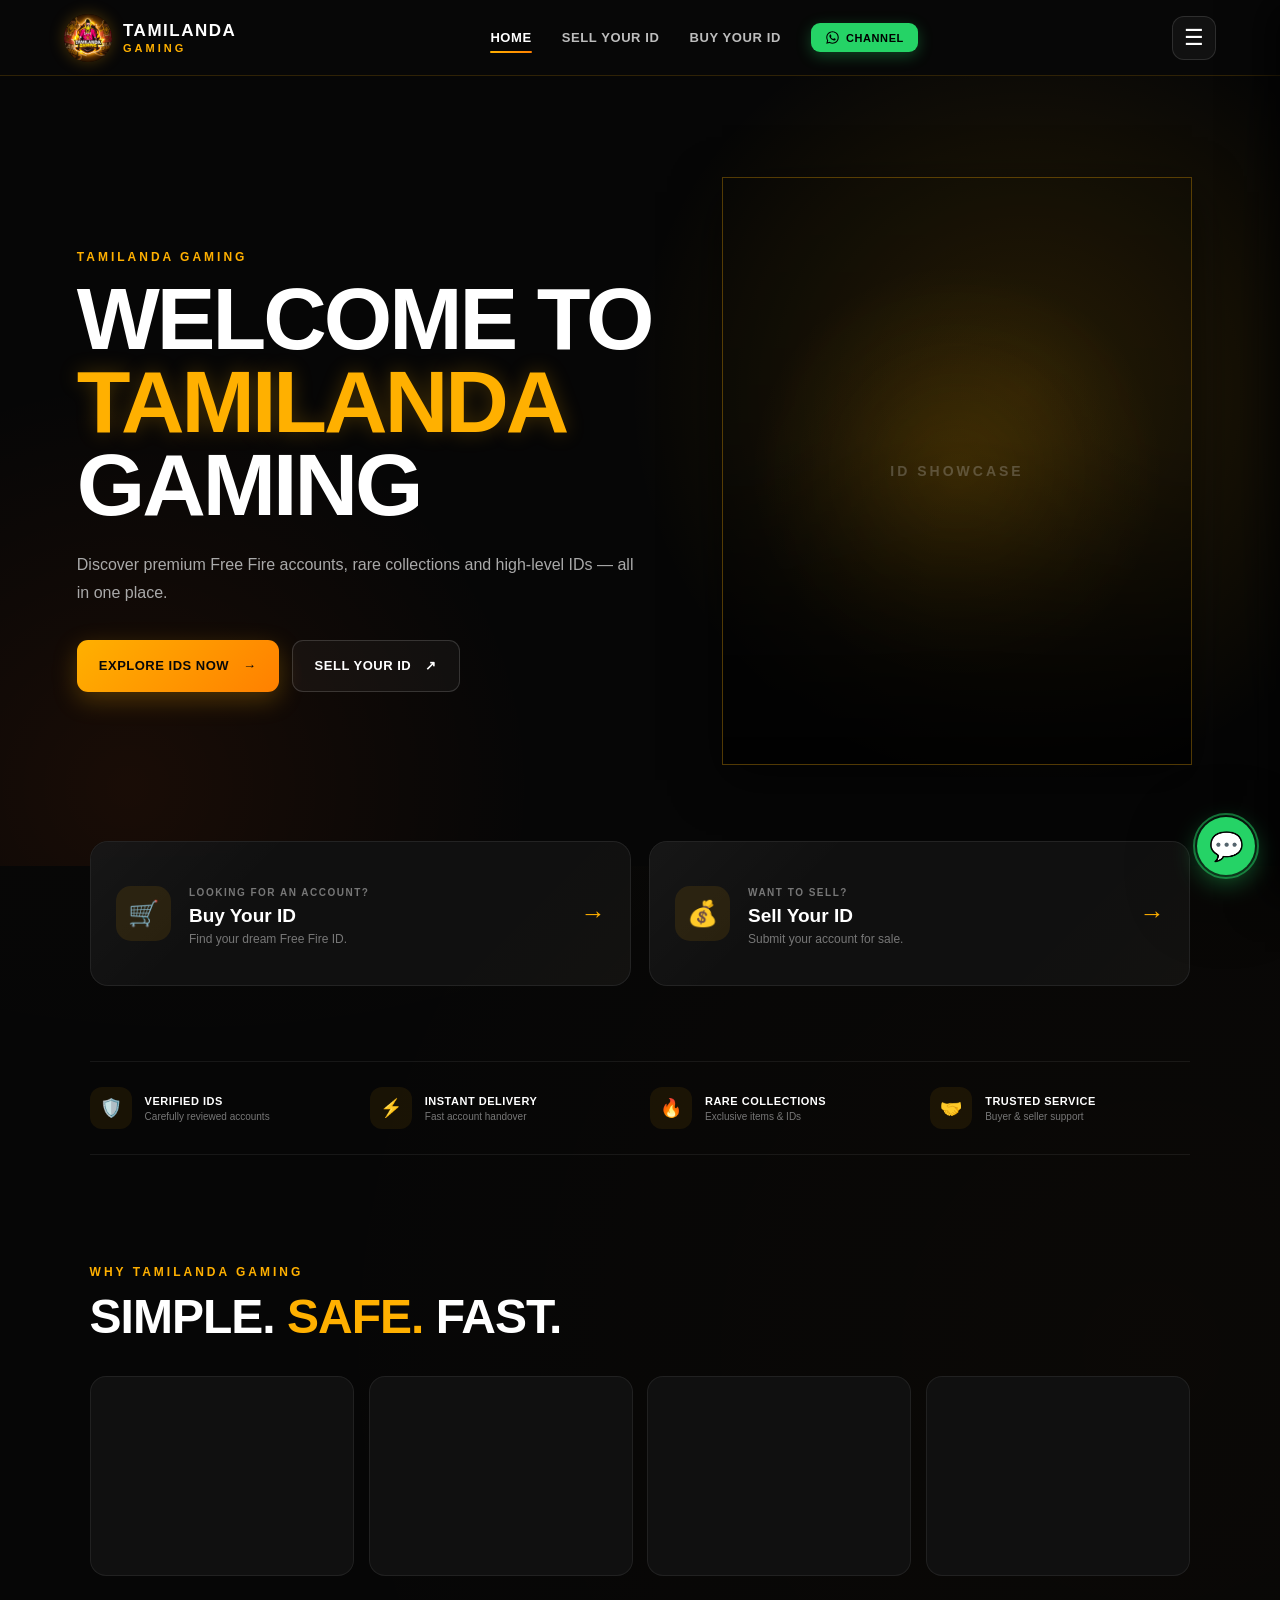
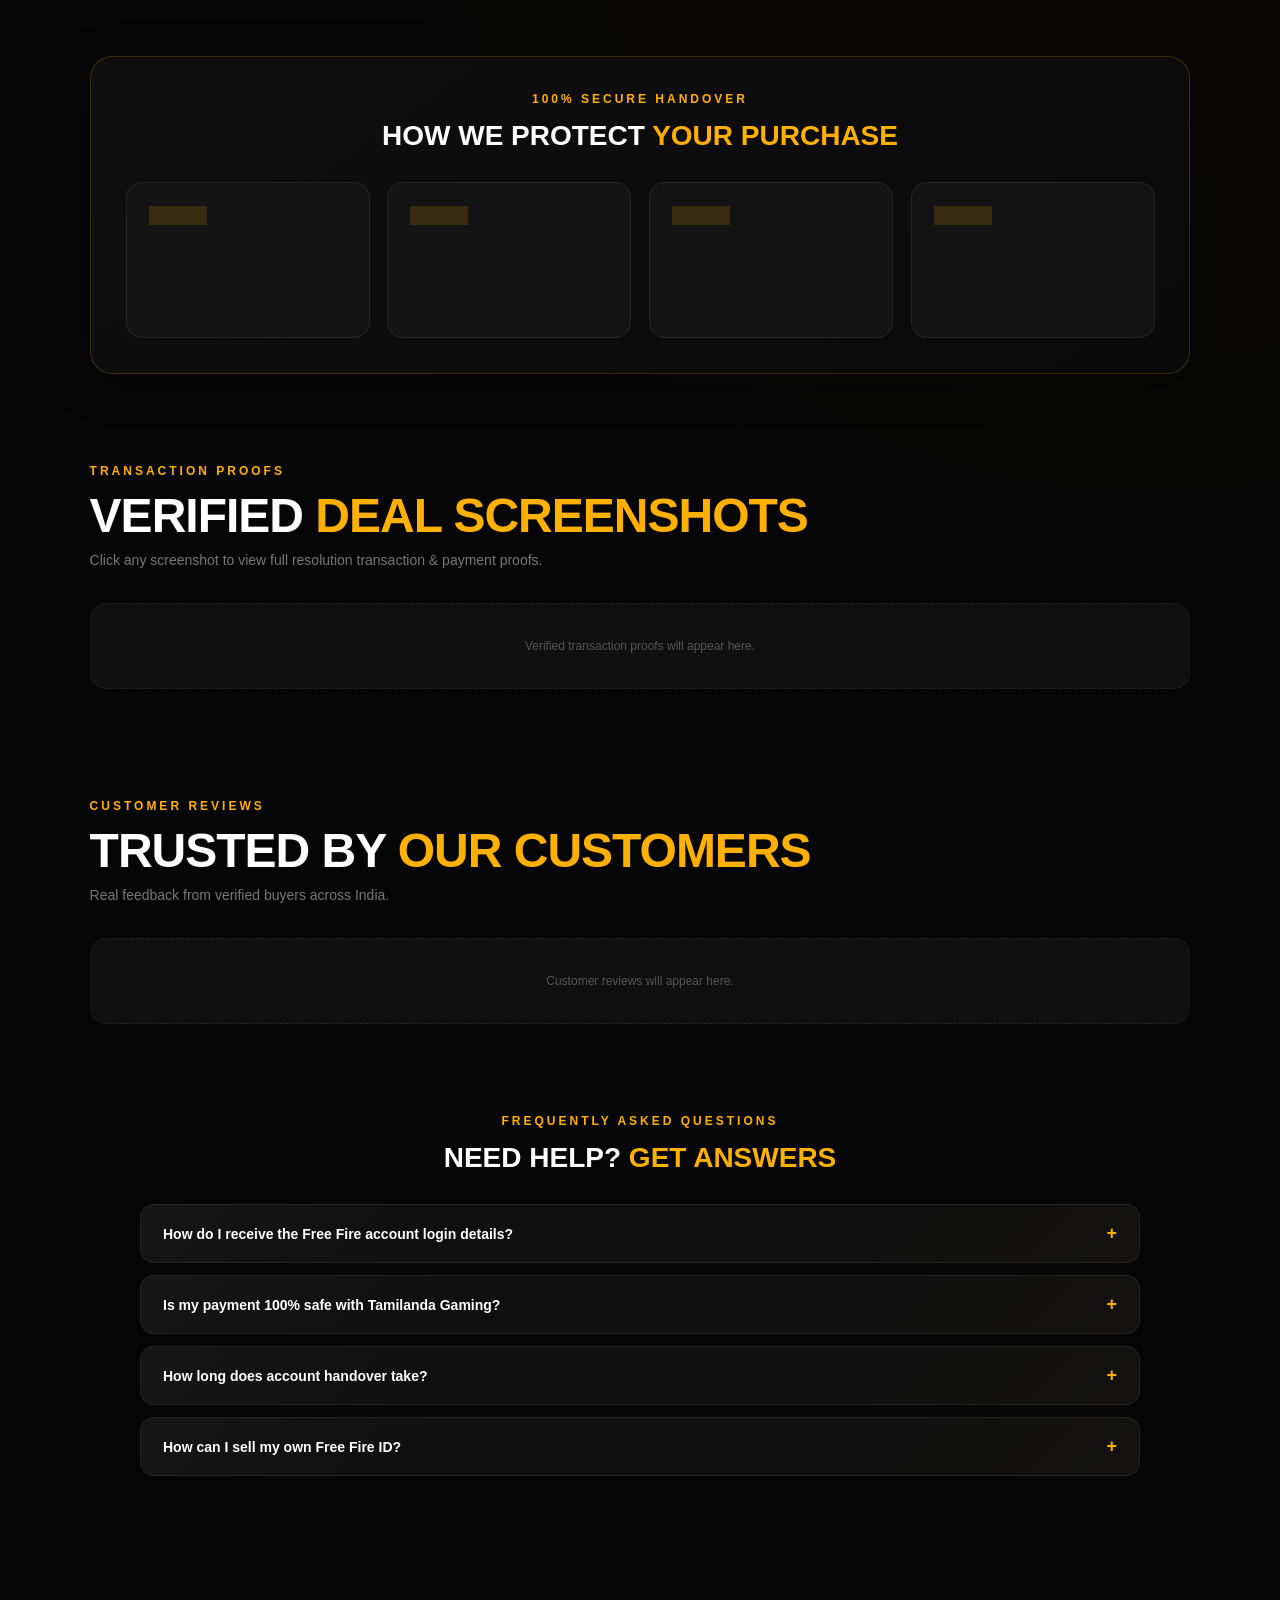
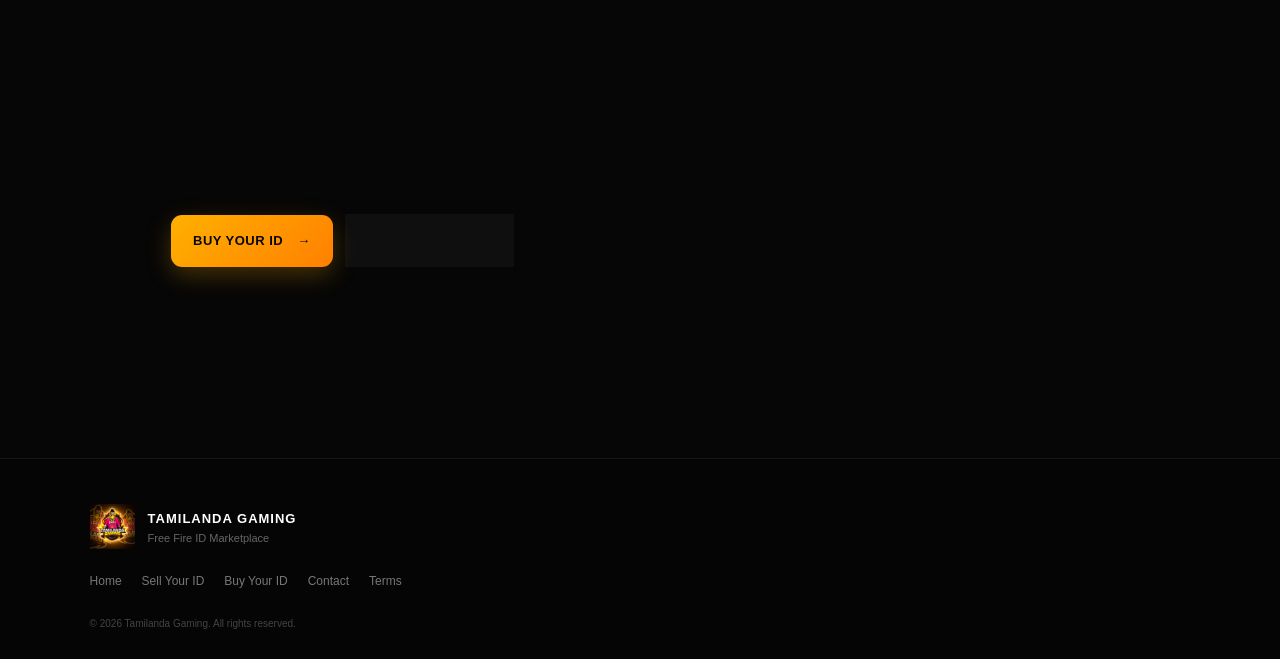
==== commit ad9c5a5a: "Add favicon and structured data for SEO" ====
--- a/index.html
+++ b/index.html
@@ -9,11 +9,55 @@
         name="viewport"
         content="width=device-width, initial-scale=1.0">
 
+    <!-- =================================================
+         GOOGLE / BROWSER BRANDING
+         ================================================= -->
+
+    <link
+        rel="icon"
+        type="image/png"
+        href="/assets/ic_launcher.png">
+
+    <link
+        rel="apple-touch-icon"
+        href="/assets/ic_launcher.png">
+
+    <meta
+        name="theme-color"
+        content="#080808">
+
+    <link
+        rel="canonical"
+        href="https://tamilandagaming.store/">
+
     <meta
         name="description"
         content="Tamilanda Gaming - Buy and sell Free Fire accounts.">
 
     <title>Tamilanda Gaming</title>
+
+    <!-- =================================================
+         GOOGLE SITE NAME + ORGANIZATION STRUCTURED DATA
+         ================================================= -->
+
+    <script type="application/ld+json">
+    {
+      "@context": "https://schema.org",
+      "@type": "WebSite",
+      "name": "Tamilanda Gaming",
+      "url": "https://tamilandagaming.store/"
+    }
+    </script>
+
+    <script type="application/ld+json">
+    {
+      "@context": "https://schema.org",
+      "@type": "Organization",
+      "name": "Tamilanda Gaming",
+      "url": "https://tamilandagaming.store/",
+      "logo": "https://tamilandagaming.store/assets/ic_launcher.png"
+    }
+    </script>
 
     <link rel="stylesheet" href="styles.css">
 
--- a/styles.css
+++ b/styles.css
@@ -1497,3 +1497,666 @@
         max-width: none;
     }
 }
+
+
+
+/* =====================================================
+   TAMILANDA GAMING — PREMIUM ALL-PAGE UX LAYER
+   Responsive • Mobile-first • Smooth • Subtle 3D
+   ===================================================== */
+
+:root {
+    --tg-gold: #ffb000;
+    --tg-gold-soft: rgba(255,176,0,.14);
+    --tg-bg: #060606;
+    --tg-card: #101010;
+    --tg-border: rgba(255,255,255,.075);
+    --tg-ease: cubic-bezier(.22,1,.36,1);
+}
+
+html {
+    scroll-padding-top: 78px;
+}
+
+body {
+    min-height: 100vh;
+    background:
+        radial-gradient(circle at 15% 0%, rgba(255,176,0,.025), transparent 28%),
+        radial-gradient(circle at 90% 35%, rgba(255,140,0,.018), transparent 32%),
+        var(--tg-bg);
+    -webkit-tap-highlight-color: transparent;
+}
+
+body::before,
+body::after {
+    content: "";
+    position: fixed;
+    z-index: -10;
+    pointer-events: none;
+    border-radius: 999px;
+    filter: blur(80px);
+    opacity: .075;
+    will-change: transform;
+}
+
+body::before {
+    width: 260px;
+    height: 260px;
+    top: 8vh;
+    left: -180px;
+    background: #ffb000;
+    animation: tgAmbientOne 18s ease-in-out infinite;
+}
+
+body::after {
+    width: 220px;
+    height: 220px;
+    right: -150px;
+    top: 48vh;
+    background: #ff8a00;
+    animation: tgAmbientTwo 22s ease-in-out infinite;
+}
+
+@keyframes tgAmbientOne {
+    0%,100% { transform: translate3d(0,0,0) scale(1); }
+    50% { transform: translate3d(85px,35px,0) scale(1.12); }
+}
+
+@keyframes tgAmbientTwo {
+    0%,100% { transform: translate3d(0,0,0) scale(1); }
+    50% { transform: translate3d(-65px,-45px,0) scale(1.08); }
+}
+
+.top-header {
+    transition:
+        background .35s ease,
+        box-shadow .35s ease,
+        border-color .35s ease;
+}
+
+.top-header.tg-scrolled {
+    background: rgba(8,8,8,.88);
+    box-shadow: 0 12px 35px rgba(0,0,0,.28);
+    border-bottom-color: rgba(255,176,0,.22);
+}
+
+.brand-logo {
+    transition:
+        transform .55s var(--tg-ease),
+        filter .35s ease;
+}
+
+.brand:hover .brand-logo {
+    transform: translateY(-2px) scale(1.07) rotate(-5deg);
+}
+
+.main-nav a {
+    transition:
+        color .25s ease,
+        transform .25s var(--tg-ease);
+}
+
+.main-nav a:hover {
+    transform: translateY(-1px);
+}
+
+.menu-button {
+    transition:
+        transform .25s var(--tg-ease),
+        border-color .25s ease,
+        background .25s ease;
+}
+
+.menu-button:active,
+.close-menu:active {
+    transform: scale(.95);
+}
+
+.side-menu {
+    transition:
+        transform .48s var(--tg-ease),
+        box-shadow .48s ease;
+    will-change: transform;
+}
+
+.side-menu.open {
+    box-shadow: -30px 0 80px rgba(0,0,0,.72);
+}
+
+.side-menu a {
+    transition:
+        transform .3s var(--tg-ease),
+        color .25s ease,
+        background .25s ease,
+        padding-left .3s var(--tg-ease);
+}
+
+.side-menu a:hover {
+    transform: translateX(4px);
+}
+
+.primary-button,
+.secondary-button,
+.request-btn,
+.view-id-btn,
+.quick-buy-whatsapp-btn,
+.buy-now-button,
+.social-button,
+.nav-channel-btn {
+    position: relative;
+    overflow: hidden;
+    isolation: isolate;
+    transition:
+        transform .35s var(--tg-ease),
+        box-shadow .35s ease,
+        border-color .3s ease,
+        background .3s ease,
+        filter .25s ease;
+}
+
+.primary-button::after,
+.secondary-button::after,
+.request-btn::after,
+.view-id-btn::after,
+.quick-buy-whatsapp-btn::after,
+.buy-now-button::after,
+.social-button::after,
+.nav-channel-btn::after {
+    content: "";
+    position: absolute;
+    inset: 0;
+    z-index: -1;
+    background:
+        linear-gradient(
+            110deg,
+            transparent 20%,
+            rgba(255,255,255,.12) 48%,
+            transparent 75%
+        );
+    transform: translateX(-120%);
+    transition: transform .8s var(--tg-ease);
+}
+
+.primary-button:hover::after,
+.secondary-button:hover::after,
+.request-btn:hover::after,
+.view-id-btn:hover::after,
+.quick-buy-whatsapp-btn:hover::after,
+.buy-now-button:hover::after,
+.social-button:hover::after,
+.nav-channel-btn:hover::after {
+    transform: translateX(120%);
+}
+
+.primary-button:active,
+.secondary-button:active,
+.request-btn:active,
+.view-id-btn:active,
+.quick-buy-whatsapp-btn:active,
+.buy-now-button:active,
+.social-button:active,
+.nav-channel-btn:active {
+    transform: scale(.985);
+}
+
+.quick-card,
+.step-card,
+.why-card,
+.proof-card,
+.review-card,
+.faq-item,
+.id-card {
+    transform-style: preserve-3d;
+    backface-visibility: hidden;
+    -webkit-backface-visibility: hidden;
+    transition:
+        transform .55s var(--tg-ease),
+        box-shadow .55s var(--tg-ease),
+        border-color .35s ease,
+        background .35s ease;
+    will-change: transform;
+}
+
+.quick-card::before,
+.step-card::before,
+.why-card::before,
+.proof-card::before,
+.review-card::before,
+.faq-item::before,
+.id-card::before {
+    content: "";
+    position: absolute;
+    inset: 0;
+    pointer-events: none;
+    border-radius: inherit;
+    background:
+        linear-gradient(
+            135deg,
+            rgba(255,255,255,.045),
+            transparent 30%,
+            transparent 70%,
+            rgba(255,176,0,.02)
+        );
+    opacity: .65;
+}
+
+.quick-card > *,
+.step-card > *,
+.why-card > *,
+.proof-card > *,
+.review-card > *,
+.faq-item > *,
+.id-card > * {
+    transform: translateZ(12px);
+}
+
+.quick-card:hover,
+.step-card:hover,
+.why-card:hover,
+.proof-card:hover,
+.review-card:hover,
+.faq-item:hover,
+.id-card:hover {
+    border-color: rgba(255,176,0,.22);
+    box-shadow: 0 24px 60px rgba(0,0,0,.30);
+}
+
+.id-card {
+    overflow: hidden;
+}
+
+.id-card .id-image img,
+.proof-card img,
+.review-proof-image {
+    transition:
+        transform .7s var(--tg-ease),
+        filter .45s ease,
+        opacity .35s ease;
+    backface-visibility: hidden;
+}
+
+.id-card:hover .id-image img,
+.proof-card:hover img,
+.review-card:hover .review-proof-image {
+    transform: scale(1.025);
+}
+
+.hero-content h1,
+.section-heading h2,
+.buy-heading h1,
+.details-header h1 {
+    text-wrap: balance;
+}
+
+.hero-section,
+.quick-section,
+.trust-section,
+.middleman-section,
+.proofs-section,
+.why-section,
+.reviews-section,
+.faq-section,
+.bottom-cta,
+.buy-page,
+.details-page {
+    position: relative;
+}
+
+.hero-content,
+.hero-slider,
+.quick-section,
+.trust-section,
+.middleman-section,
+.proofs-section,
+.why-section,
+.reviews-section,
+.faq-section,
+.bottom-cta,
+.id-grid,
+.request-banner,
+.details-container,
+.description-section,
+.details-notice {
+    transform: translateZ(0);
+}
+
+.whatsapp-widget {
+    filter: drop-shadow(0 18px 35px rgba(0,0,0,.28));
+}
+
+.widget-trigger {
+    transition:
+        transform .35s var(--tg-ease),
+        box-shadow .35s ease;
+}
+
+.widget-trigger:hover {
+    transform: translateY(-4px) scale(1.04);
+}
+
+.widget-trigger:active {
+    transform: scale(.96);
+}
+
+.widget-popup {
+    transform-origin: bottom right;
+}
+
+.sales-toast {
+    transition:
+        transform .5s var(--tg-ease),
+        opacity .35s ease;
+}
+
+img {
+    content-visibility: visible;
+    -webkit-user-drag: none;
+}
+
+@media (max-width: 768px) {
+
+    .top-header {
+        padding:
+            max(8px, env(safe-area-inset-top))
+            4%
+            9px;
+        min-height: 64px;
+    }
+
+    .brand-logo {
+        width: 43px;
+        height: 43px;
+    }
+
+    .main-nav {
+        gap: 9px;
+    }
+
+    .hero-section {
+        padding:
+            34px 5% 44px;
+        gap: 26px;
+    }
+
+    .hero-buttons {
+        gap: 9px;
+        margin-top: 24px;
+    }
+
+    .primary-button,
+    .secondary-button {
+        min-height: 50px;
+        border-radius: 12px;
+    }
+
+    .hero-slider {
+        border-radius: 18px;
+    }
+
+    .quick-section,
+    .trust-section,
+    .middleman-section,
+    .proofs-section,
+    .why-section,
+    .reviews-section,
+    .faq-section,
+    .bottom-cta {
+        width: 92%;
+    }
+
+    .quick-card,
+    .step-card,
+    .why-card,
+    .proof-card,
+    .review-card,
+    .faq-item,
+    .id-card {
+        border-radius: 16px;
+    }
+
+    .quick-card:hover,
+    .step-card:hover,
+    .why-card:hover,
+    .proof-card:hover,
+    .review-card:hover,
+    .faq-item:hover,
+    .id-card:hover {
+        transform: none;
+        box-shadow:
+            0 16px 38px rgba(0,0,0,.22);
+    }
+
+    .bottom-cta {
+        margin-top: 75px;
+        margin-bottom: 75px;
+        padding: 50px 22px;
+    }
+
+    footer {
+        padding-bottom:
+            calc(
+                28px +
+                env(safe-area-inset-bottom)
+            );
+    }
+
+}
+
+@media (max-width: 480px) {
+
+    body {
+        background:
+            radial-gradient(
+                circle at 30% 0%,
+                rgba(255,176,0,.03),
+                transparent 28%
+            ),
+            var(--tg-bg);
+    }
+
+    .top-header {
+        padding-left: 14px;
+        padding-right: 14px;
+    }
+
+    .menu-button {
+        width: 42px;
+        height: 42px;
+        border-radius: 11px;
+    }
+
+    .brand-logo {
+        width: 41px;
+        height: 41px;
+    }
+
+    .hero-section {
+        padding-top: 28px;
+        padding-bottom: 38px;
+    }
+
+    .hero-content h1 {
+        font-size:
+            clamp(
+                34px,
+                11vw,
+                50px
+            );
+        line-height: .98;
+    }
+
+    .hero-description,
+    .section-description,
+    .buy-heading p {
+        font-size: 12px;
+        line-height: 1.65;
+    }
+
+    .hero-buttons {
+        flex-direction: column;
+    }
+
+    .primary-button,
+    .secondary-button {
+        width: 100%;
+        min-height: 49px;
+    }
+
+    .proofs-grid,
+    .reviews-grid,
+    .middleman-grid,
+    .trust-section,
+    .why-grid {
+        gap: 12px;
+    }
+
+    .review-card,
+    .quick-card,
+    .step-card,
+    .why-card {
+        padding: 18px;
+    }
+
+    .proof-empty-state,
+    .review-empty-state {
+        padding: 27px 16px;
+    }
+
+    .widget-popup {
+        width:
+            min(
+                290px,
+                calc(100vw - 28px)
+            );
+    }
+
+    .whatsapp-widget {
+        right:
+            max(
+                14px,
+                env(safe-area-inset-right)
+            );
+        bottom:
+            max(
+                14px,
+                env(safe-area-inset-bottom)
+            );
+    }
+
+}
+
+@media (max-width: 360px) {
+
+    .hero-content h1 {
+        font-size: 31px;
+    }
+
+    .brand-logo {
+        width: 38px;
+        height: 38px;
+    }
+
+    .quick-card,
+    .step-card,
+    .why-card,
+    .review-card {
+        padding: 15px;
+    }
+
+    .bottom-cta {
+        padding: 40px 17px;
+    }
+
+}
+
+@media (prefers-reduced-motion: reduce) {
+
+    *,
+    *::before,
+    *::after {
+        scroll-behavior: auto !important;
+        animation-duration: .001ms !important;
+        animation-iteration-count: 1 !important;
+        transition-duration: .001ms !important;
+    }
+
+}
+
+
+
+/* =====================================================
+   JS MOTION HOOKS
+   ===================================================== */
+
+.tg-reveal {
+    opacity: 0;
+    transform:
+        translate3d(0, 22px, 0)
+        scale(.985);
+    transition:
+        opacity .72s var(--tg-ease),
+        transform .72s var(--tg-ease);
+    transition-delay: var(--tg-delay, 0ms);
+}
+
+.tg-reveal.tg-visible {
+    opacity: 1;
+    transform:
+        translate3d(0,0,0)
+        scale(1);
+}
+
+.tg-image-ready {
+    animation:
+        tgImageReady .55s var(--tg-ease) both;
+}
+
+@keyframes tgImageReady {
+    from {
+        opacity: .35;
+        transform: scale(.99);
+        filter: blur(2px);
+    }
+    to {
+        opacity: 1;
+        transform: scale(1);
+        filter: blur(0);
+    }
+}
+
+.tg-touch-active {
+    transform:
+        scale(.985) !important;
+    filter: brightness(.96);
+}
+
+@media (max-width: 768px) {
+
+    .tg-reveal {
+        transform:
+            translate3d(0, 16px, 0)
+            scale(.99);
+        transition-duration: .58s;
+    }
+
+    .tg-reveal.tg-visible {
+        transform:
+            translate3d(0,0,0)
+            scale(1);
+    }
+
+}
+
+@media (prefers-reduced-motion: reduce) {
+
+    .tg-reveal,
+    .tg-reveal.tg-visible,
+    .tg-image-ready {
+        opacity: 1 !important;
+        transform: none !important;
+        filter: none !important;
+        animation: none !important;
+        transition: none !important;
+    }
+
+}
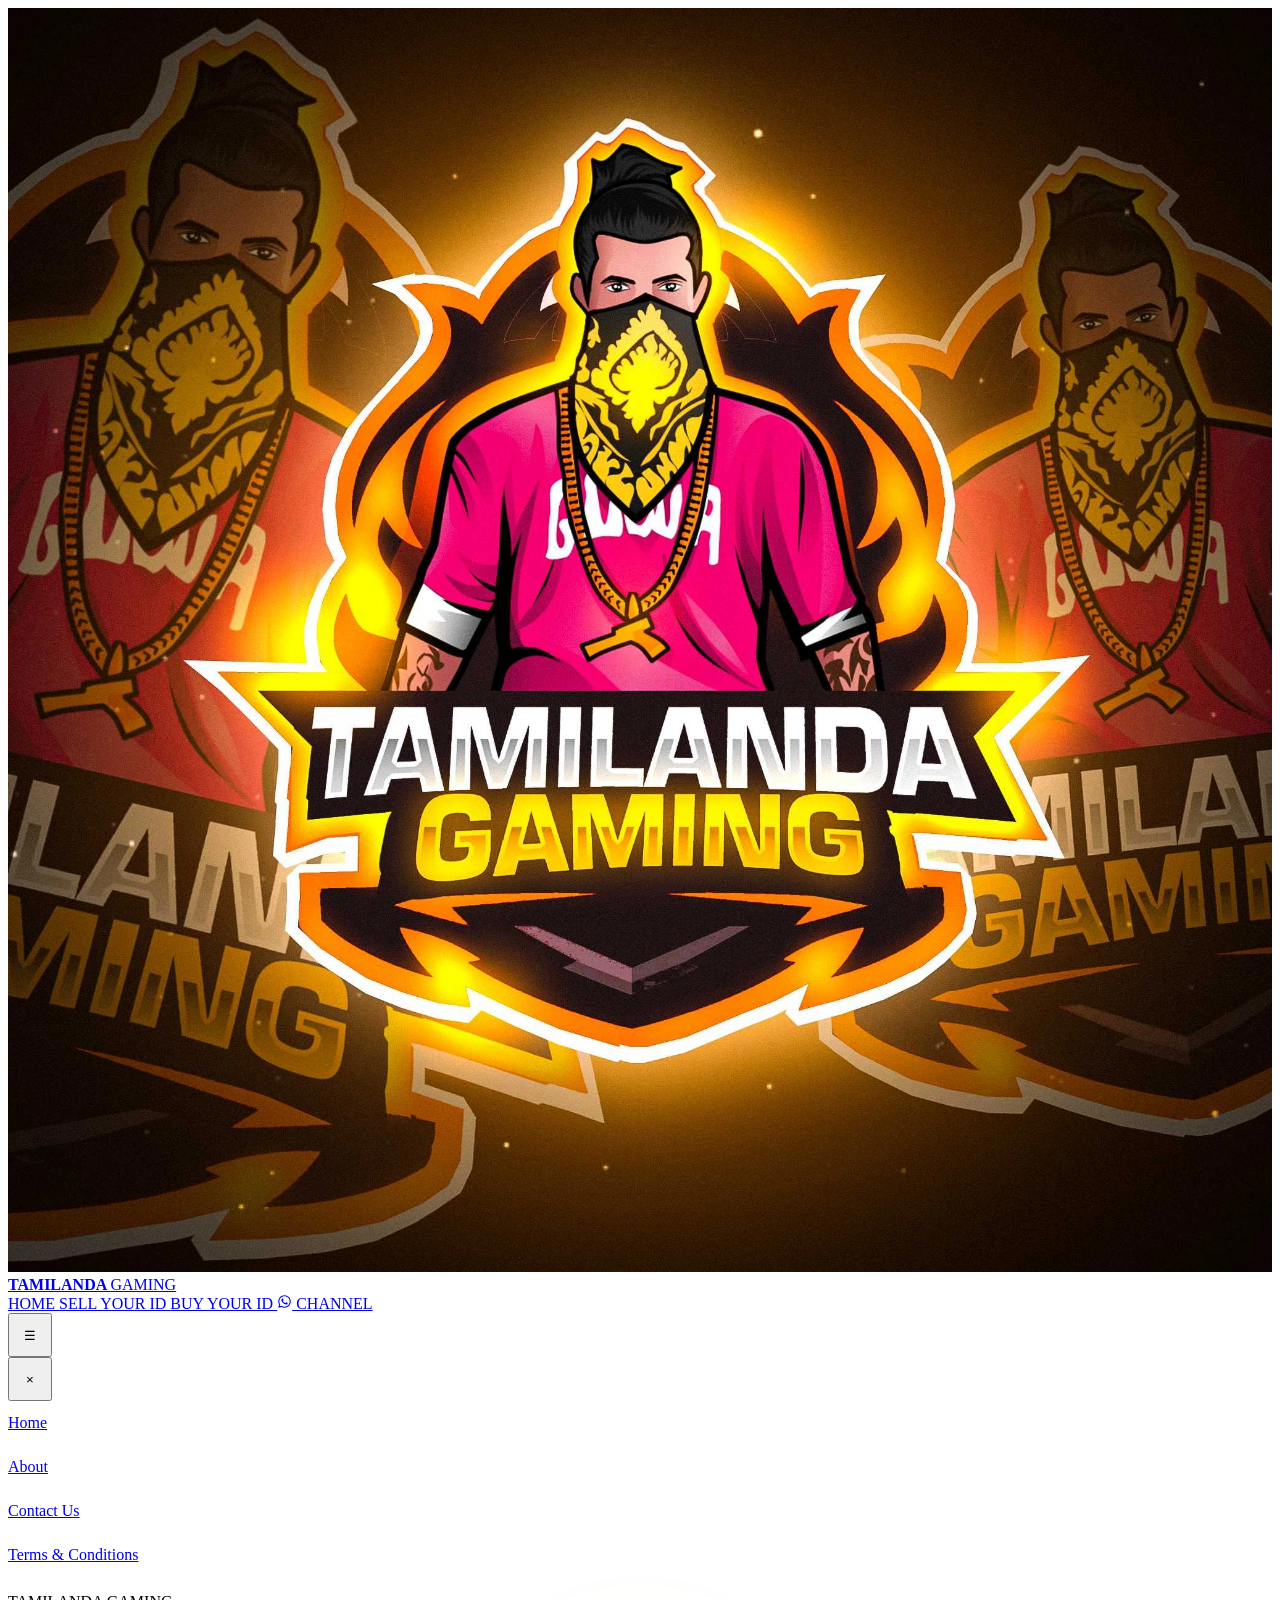
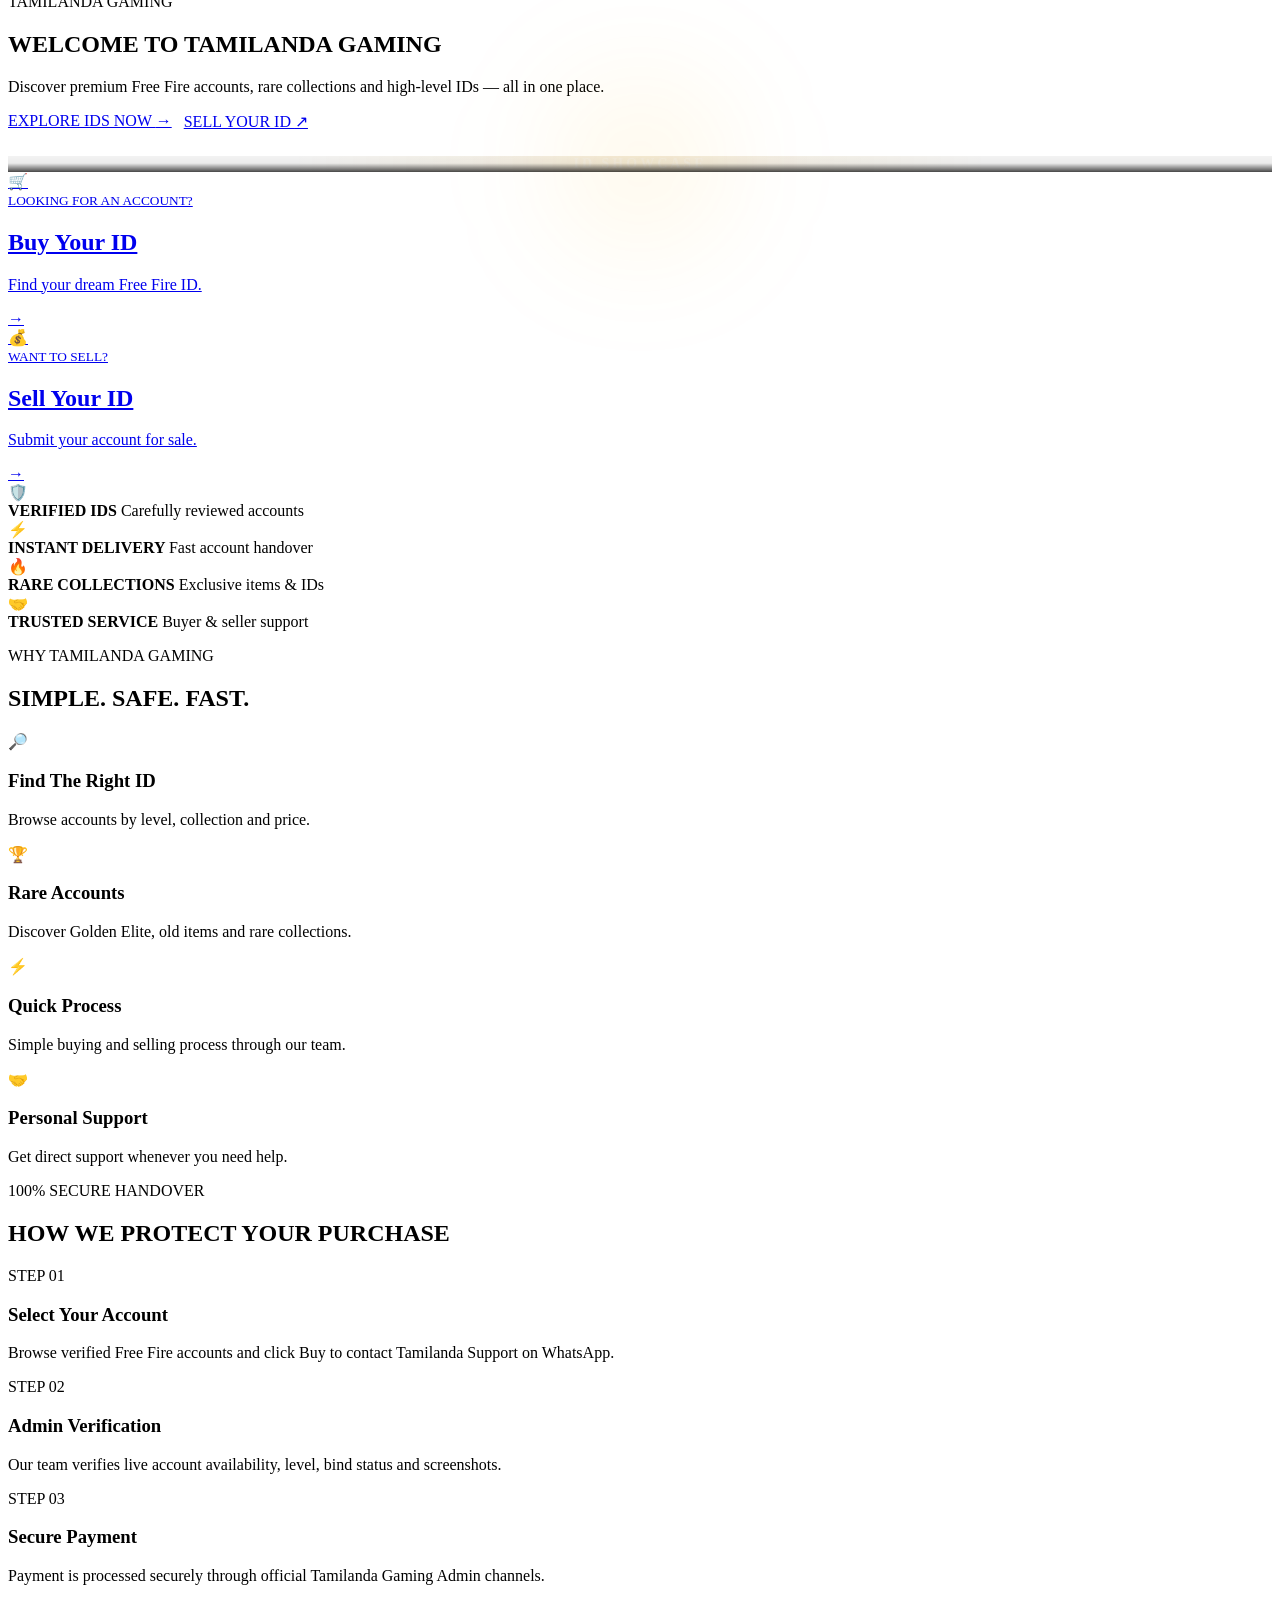
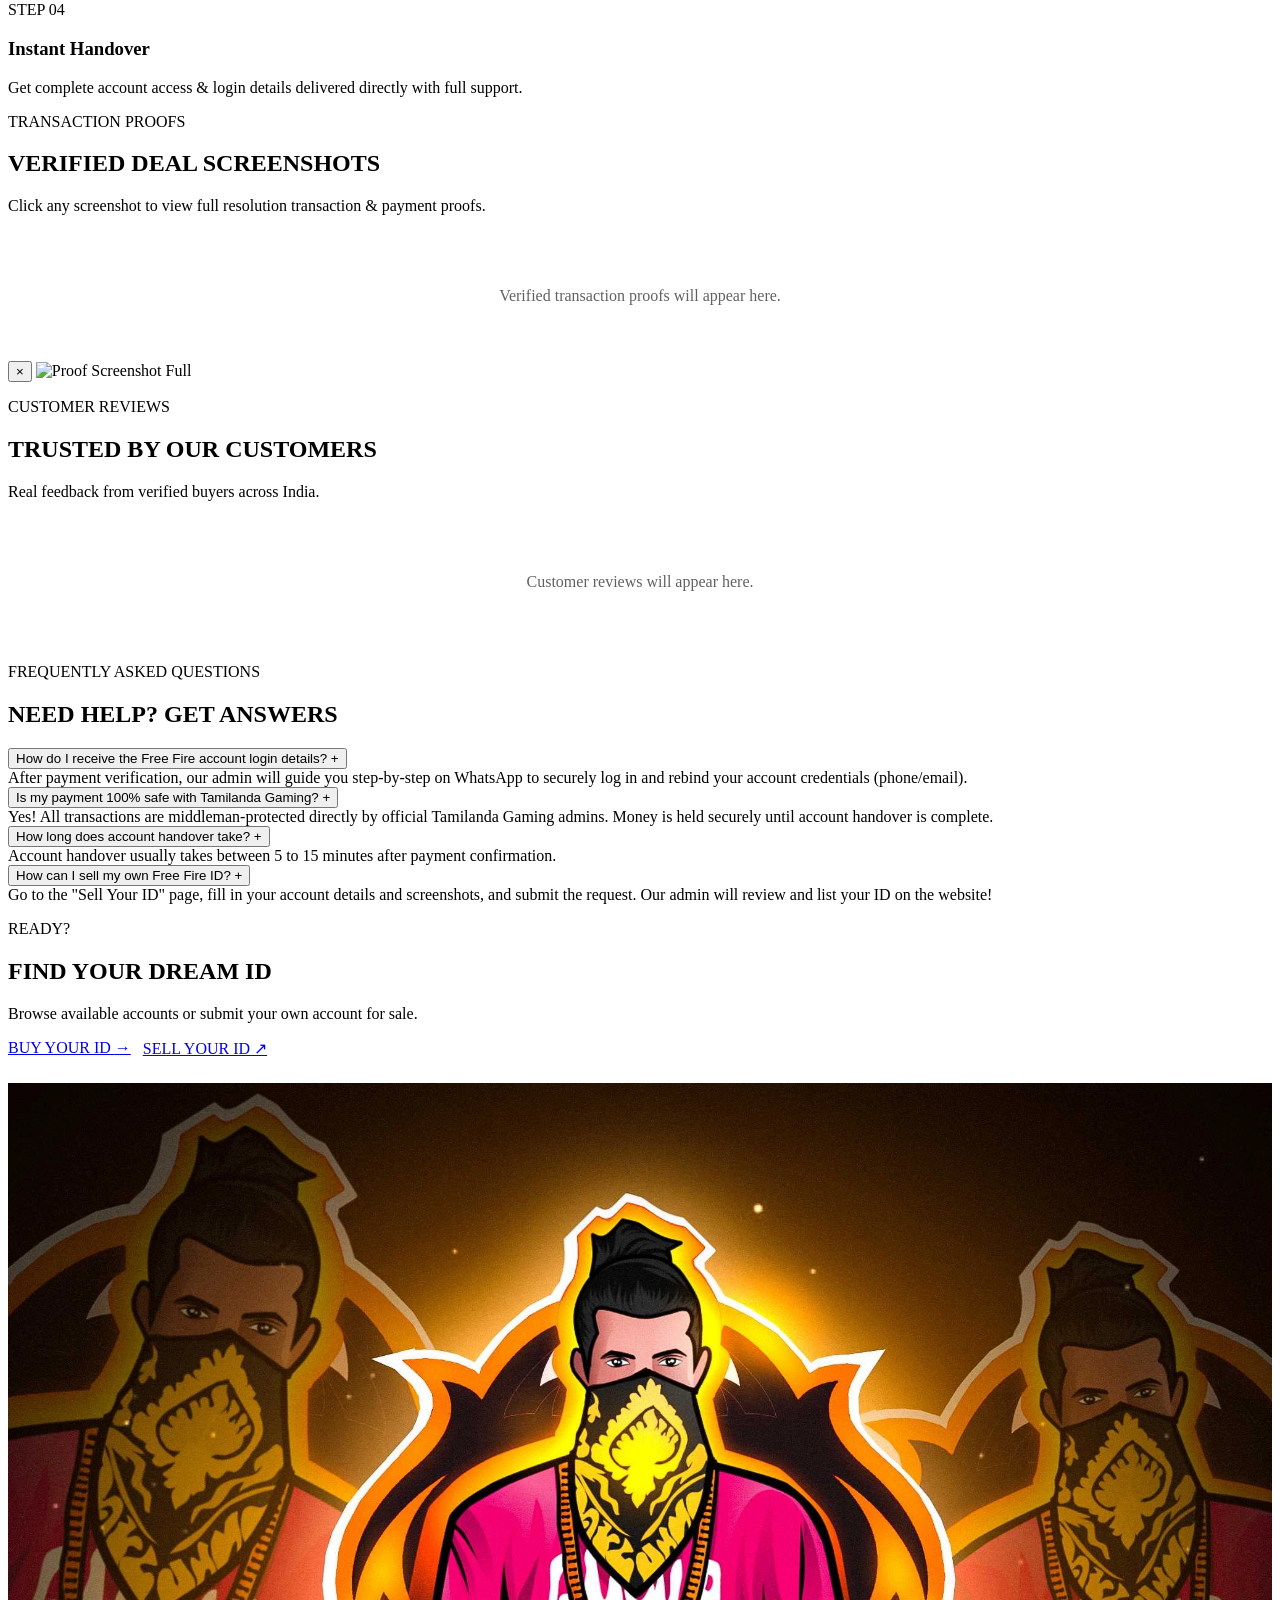
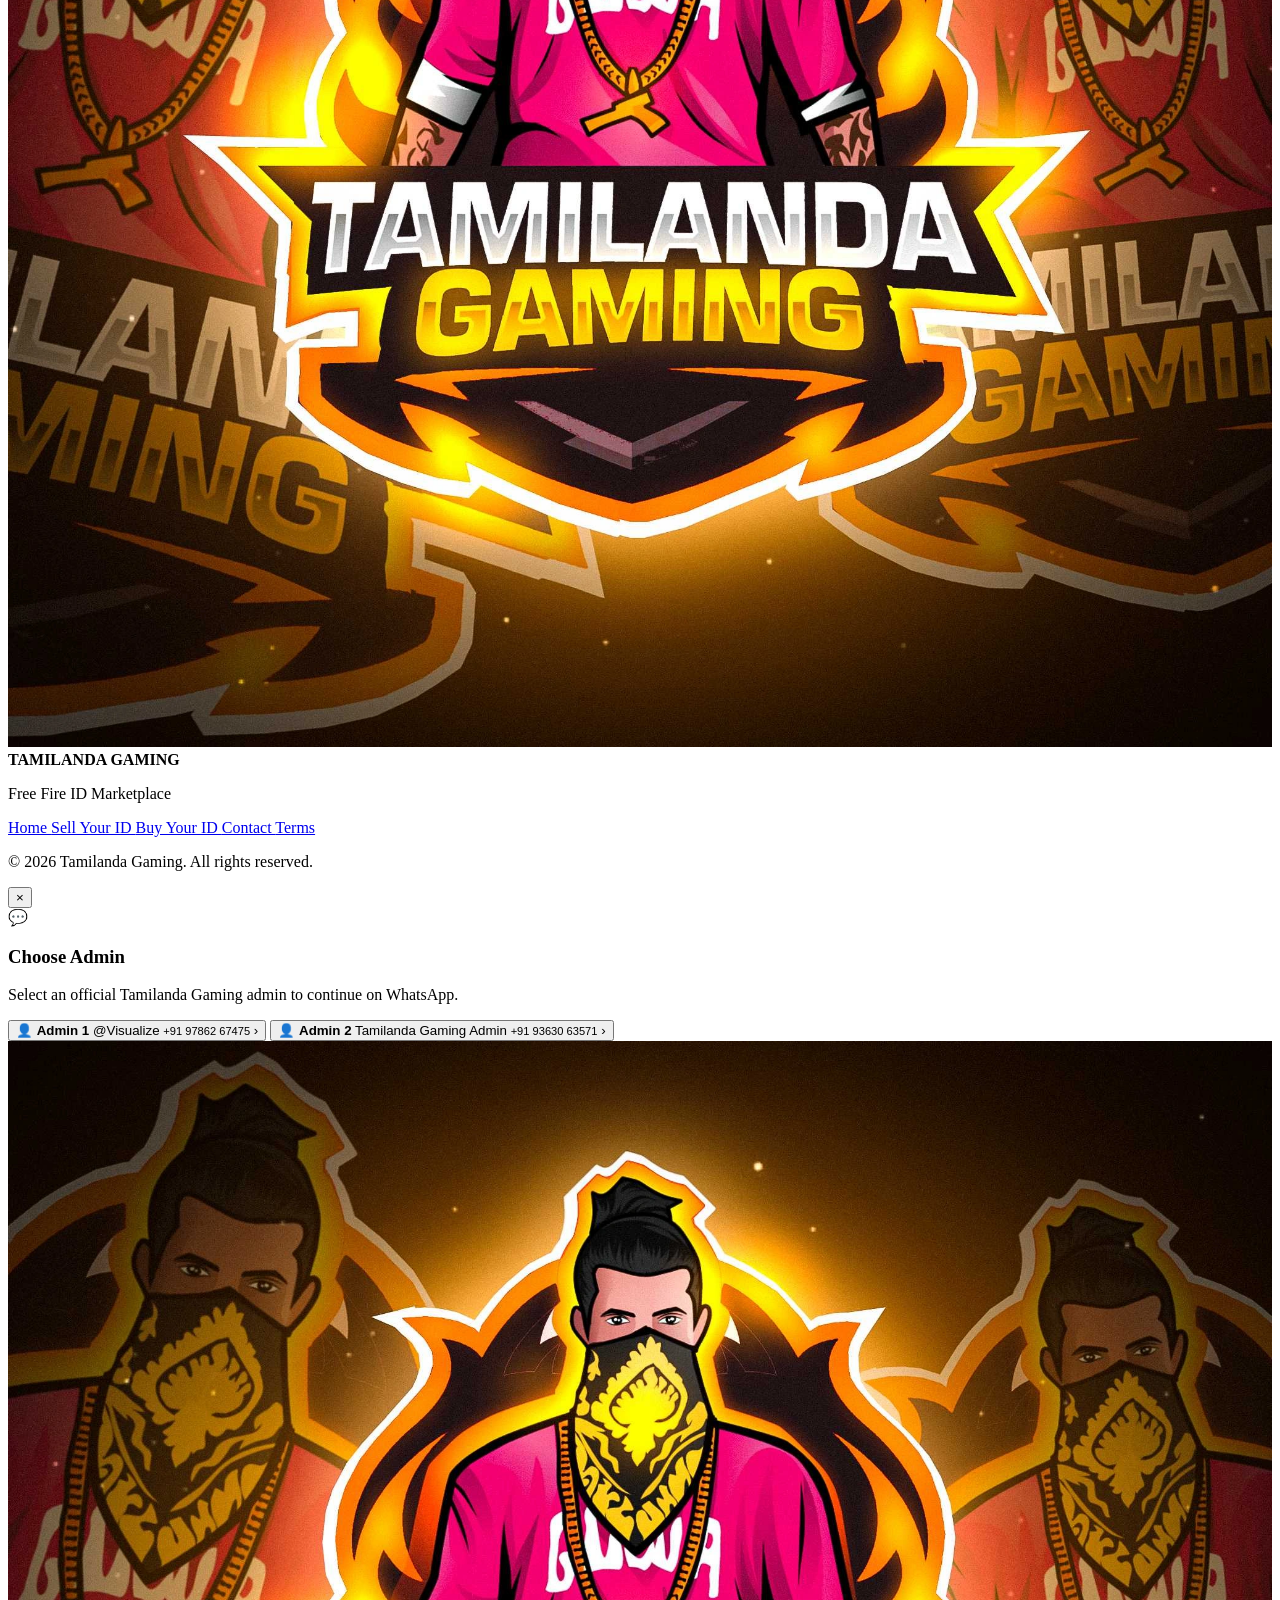
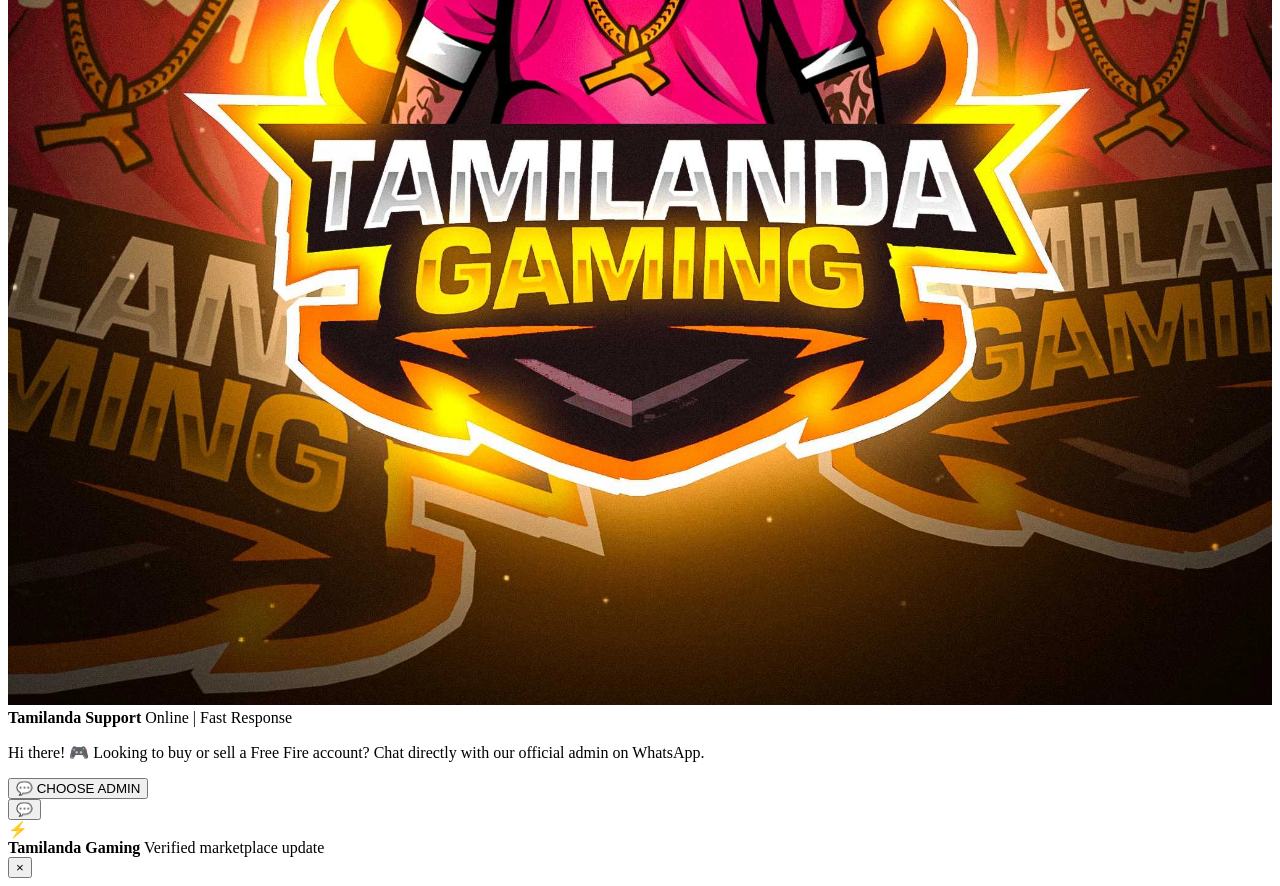
==== commit bbc61e37: "Refactor index.html by removing unused elements Removed unused meta tags, links, and styles from ind" ====
--- a/index.html
+++ b/index.html
@@ -9,55 +9,11 @@
         name="viewport"
         content="width=device-width, initial-scale=1.0">
 
-    <!-- =================================================
-         GOOGLE / BROWSER BRANDING
-         ================================================= -->
-
-    <link
-        rel="icon"
-        type="image/png"
-        href="/assets/ic_launcher.png">
-
-    <link
-        rel="apple-touch-icon"
-        href="/assets/ic_launcher.png">
-
-    <meta
-        name="theme-color"
-        content="#080808">
-
-    <link
-        rel="canonical"
-        href="https://tamilandagaming.store/">
-
     <meta
         name="description"
         content="Tamilanda Gaming - Buy and sell Free Fire accounts.">
 
     <title>Tamilanda Gaming</title>
-
-    <!-- =================================================
-         GOOGLE SITE NAME + ORGANIZATION STRUCTURED DATA
-         ================================================= -->
-
-    <script type="application/ld+json">
-    {
-      "@context": "https://schema.org",
-      "@type": "WebSite",
-      "name": "Tamilanda Gaming",
-      "url": "https://tamilandagaming.store/"
-    }
-    </script>
-
-    <script type="application/ld+json">
-    {
-      "@context": "https://schema.org",
-      "@type": "Organization",
-      "name": "Tamilanda Gaming",
-      "url": "https://tamilandagaming.store/",
-      "logo": "https://tamilandagaming.store/assets/ic_launcher.png"
-    }
-    </script>
 
     <link rel="stylesheet" href="styles.css">
 
@@ -489,51 +445,11 @@
 
         .hero-slider .slider-card {
 
-            /*
-             * IMPORTANT:
-             * The slider card must fill the .hero-slider.
-             * Without an explicit height, the child showcase
-             * has no reliable containing height for height:100%.
-             * That makes the dynamic image area collapse/paint
-             * incorrectly even though the data and slide exist.
-             */
-            width:100%;
-            height:100%;
-            min-height:0;
-            position:relative;
-
             transition:
                 border-color 0.35s ease,
                 box-shadow 0.35s ease,
                 transform 0.35s ease;
 
-        }
-
-        /*
-         * Make the dynamic image layer fill the complete card.
-         */
-        #showcaseImages{
-            position:absolute;
-            inset:0;
-            width:100%;
-            height:100%;
-            z-index:1;
-        }
-
-        /*
-         * The site-wide stylesheet uses content-visibility:auto
-         * on images. The hero showcase is an absolutely positioned,
-         * animated image layer, so explicitly keep it paintable.
-         */
-        .showcase-image{
-            content-visibility:visible !important;
-            visibility:visible;
-        }
-
-        .showcase-image.active{
-            opacity:1 !important;
-            visibility:visible;
-            z-index:2;
         }
 
 
@@ -928,7 +844,132 @@
 
         }
 
-    </style>
+    
+/* =========================================================
+   HOMEPAGE PREMIUM POLISH
+========================================================= */
+
+.hero-slider,
+.hero-slider .slider-card,
+#dynamicShowcase{
+    min-height:0;
+}
+
+.hero-slider .slider-card{
+    width:100%;
+    height:100%;
+    position:relative;
+}
+
+#dynamicShowcase{
+    isolation:isolate;
+    touch-action:pan-y;
+}
+
+#showcaseImages{
+    position:absolute;
+    inset:0;
+    width:100%;
+    height:100%;
+}
+
+#showcaseImages .showcase-image{
+    will-change:opacity,transform;
+    backface-visibility:hidden;
+    -webkit-backface-visibility:hidden;
+}
+
+#sliderDots{
+    z-index:20;
+}
+
+#sliderDots .dot{
+    border:0;
+    cursor:pointer;
+    touch-action:manipulation;
+}
+
+.dynamic-showcase:focus-visible{
+    outline:2px solid rgba(255,255,255,.75);
+    outline-offset:-4px;
+}
+
+.proof-empty-state,
+.review-empty-state{
+    min-height:130px;
+    display:flex;
+    align-items:center;
+    justify-content:center;
+    text-align:center;
+    padding:22px;
+    opacity:.62;
+    border:1px dashed rgba(255,255,255,.12);
+    border-radius:14px;
+}
+
+@media(max-width:700px){
+
+    .hero-slider{
+        width:100%;
+    }
+
+    .hero-slider .slider-card{
+        min-height:390px;
+    }
+
+    #dynamicShowcase{
+        min-height:390px;
+    }
+
+    .showcase-info{
+        max-width:92%;
+    }
+
+    .showcase-info h2{
+        font-size:clamp(23px,7vw,34px);
+    }
+
+    #sliderDots{
+        bottom:14px;
+    }
+
+    .proof-empty-state,
+    .review-empty-state{
+        min-height:110px;
+        font-size:13px;
+    }
+}
+
+@media(max-width:430px){
+
+    .hero-slider .slider-card,
+    #dynamicShowcase{
+        min-height:350px;
+    }
+
+    .showcase-info{
+        left:14px;
+        right:14px;
+        bottom:22px;
+    }
+
+    .showcase-info h2{
+        font-size:24px;
+    }
+
+    .showcase-info .showcase-price{
+        font-size:18px;
+    }
+}
+
+@media(prefers-reduced-motion:reduce){
+
+    #showcaseImages .showcase-image{
+        transition:none!important;
+    }
+}
+
+</style>
 
 </head>
 
@@ -2071,138 +2112,212 @@
 
                 async function loadShowcase() {
 
+                    /*
+                     * Primary source: Worker API.
+                     * Fallback: GitHub Pages data/ids.json.
+                     * This prevents the homepage showcase from becoming
+                     * blank when the Worker is temporarily unavailable.
+                     */
+
+                    let ids = null;
+
                     try {
-
-                        const response =
-                            await fetch(
-                                `${API_BASE}/api/ids`,
+                        const response = await fetch(
+                            `${API_BASE}/api/ids`,
+                            {
+                                cache: "no-store"
+                            }
+                        );
+
+                        if (response.ok) {
+                            const payload = await response.json();
+
+                            if (Array.isArray(payload)) {
+                                ids = payload;
+                            } else if (Array.isArray(payload?.ids)) {
+                                ids = payload.ids;
+                            } else if (Array.isArray(payload?.data)) {
+                                ids = payload.data;
+                            }
+                        }
+                    } catch (error) {
+                        console.warn(
+                            "Worker showcase API unavailable. Trying static fallback."
+                        );
+                    }
+
+                    if (!Array.isArray(ids)) {
+                        try {
+                            const fallbackResponse = await fetch(
+                                `${GITHUB_BASE}/data/ids.json`,
                                 {
                                     cache: "no-store"
                                 }
                             );
 
-
-                        if (!response.ok) {
-
-                            throw new Error(
-                                "Failed to load IDs"
+                            if (fallbackResponse.ok) {
+                                const fallbackPayload =
+                                    await fallbackResponse.json();
+
+                                if (Array.isArray(fallbackPayload)) {
+                                    ids = fallbackPayload;
+                                } else if (
+                                    Array.isArray(fallbackPayload?.ids)
+                                ) {
+                                    ids = fallbackPayload.ids;
+                                } else if (
+                                    Array.isArray(fallbackPayload?.data)
+                                ) {
+                                    ids = fallbackPayload.data;
+                                }
+                            }
+                        } catch (fallbackError) {
+                            console.warn(
+                                "Static showcase fallback unavailable."
                             );
-
                         }
-
-
-                        const ids =
-                            await response.json();
-
-
-                        if (
-                            !Array.isArray(ids) ||
-                            ids.length === 0
-                        ) {
-
-                            showPlaceholder();
-
-                            return;
-
+                    }
+
+                    if (!Array.isArray(ids) || ids.length === 0) {
+                        showPlaceholder();
+                        return;
+                    }
+
+                    const validIDs = ids.filter((item) => {
+                        if (!item || item.id === undefined || item.id === null) {
+                            return false;
                         }
 
+                        const status =
+                            String(item.status || "")
+                                .trim()
+                                .toLowerCase();
 
                         /*
-                         * Only use IDs that have a valid ID value.
+                         * Showcase must never advertise an ID that is
+                         * already marked sold.
                          */
-
-                        const validIDs =
-                            ids.filter(
-                                function (item) {
-
-                                    return (
-                                        item &&
-                                        item.id
-                                    );
-
-                                }
-                            );
-
-
-                        if (
-                            validIDs.length === 0
-                        ) {
-
-                            showPlaceholder();
-
-                            return;
-
-                        }
-
-                        const showcaseIDs = validIDs.filter(item => {
-                            const showcaseEnabled = item.showcase === true || String(item.showcase || "").toLowerCase() === "yes";
-                            const sold = String(item.status || "").toLowerCase() === "sold";
-                            return showcaseEnabled && !sold;
-                        });
-
-                        createShowcase(showcaseIDs);
-
-
-                    } catch (error) {
-
-                        console.error(
-                            "Showcase error:",
-                            error
+                        const isSold =
+                            status === "sold" ||
+                            status === "soldout" ||
+                            status === "sold-out";
+
+                        return !isSold;
+                    });
+
+                    const showcaseIDs = validIDs.filter((item) => {
+                        const value =
+                            String(item.showcase ?? "")
+                                .trim()
+                                .toLowerCase();
+
+                        return (
+                            item.showcase === true ||
+                            item.showcase === 1 ||
+                            value === "yes" ||
+                            value === "true" ||
+                            value === "1" ||
+                            value === "on"
                         );
-
-                        showPlaceholder();
-
-                    }
-
+                    });
+
+                    createShowcase(showcaseIDs);
                 }
 
 
                 /* =================================================
-                   CREATE SHOWCASE (2 SEC AUTO SLIDE + CLICK REDIRECT)
+                   CREATE SHOWCASE
+                   1 ID = 1 SLIDE
                    ================================================= */
 
                 function createShowcase(ids) {
+
                     imagesContainer.innerHTML = "";
                     dotsContainer.innerHTML = "";
 
                     let currentIndex = 0;
                     const slides = [];
 
-                    ids.forEach(function (item) {
+                    ids.forEach((item) => {
+
                         const id = String(item.id);
                         let url = "";
 
                         if (item.showcaseImage) {
-                            url = resolveImageURL(item.showcaseImage, id);
-                        } else if (Array.isArray(item.images) && item.images[0]) {
-                            url = resolveImageURL(item.images[0], id);
+                            url = resolveImageURL(
+                                item.showcaseImage,
+                                id
+                            );
+                        } else if (
+                            Array.isArray(item.images) &&
+                            item.images.length &&
+                            item.images[0]
+                        ) {
+                            url = resolveImageURL(
+                                item.images[0],
+                                id
+                            );
                         } else {
-                            url = `${GITHUB_BASE}/assets/ids/${encodeURIComponent(id)}/01.jpg`;
+                            url =
+                                `${GITHUB_BASE}/assets/ids/${encodeURIComponent(id)}/01.jpg`;
                         }
 
                         if (!url) return;
 
-                        const image = document.createElement("img");
-                        image.className = "showcase-image";
+                        const image =
+                            document.createElement("img");
+
+                        image.className =
+                            "showcase-image";
+
                         image.src = url;
-                        image.alt = item.name || `Free Fire ID ${id}`;
-                        image.loading = slides.length === 0 ? "eager" : "lazy";
+
+                        image.alt =
+                            item.name ||
+                            `Free Fire ID ${id}`;
+
+                        image.loading =
+                            slides.length === 0
+                                ? "eager"
+                                : "lazy";
+
+                        const slide = {
+                            item,
+                            image
+                        };
 
                         image.onerror = function () {
-                            const failedIndex = slides.findIndex(slide => slide.image === image);
+
+                            const failedIndex =
+                                slides.indexOf(slide);
+
                             if (failedIndex >= 0) {
-                                slides.splice(failedIndex, 1);
+                                slides.splice(
+                                    failedIndex,
+                                    1
+                                );
                             }
+
                             image.remove();
-                            if (!slides.length) showPlaceholder();
-                            else {
-                                currentIndex = Math.min(currentIndex, slides.length - 1);
-                                showSlide(currentIndex);
+
+                            if (!slides.length) {
+                                showPlaceholder();
+                                return;
                             }
+
+                            if (
+                                currentIndex >=
+                                slides.length
+                            ) {
+                                currentIndex =
+                                    slides.length - 1;
+                            }
+
+                            renderSlide(currentIndex);
                         };
 
                         imagesContainer.appendChild(image);
-                        slides.push({ item, image });
+                        slides.push(slide);
                     });
 
                     if (!slides.length) {
@@ -2210,79 +2325,182 @@
                         return;
                     }
 
-                    slides.forEach(function (_, index) {
-                        const dot = document.createElement("span");
-                        dot.className = "dot" + (index === 0 ? " active" : "");
-                        dot.addEventListener("click", function (event) {
-                            event.stopPropagation();
-                            currentIndex = index;
-                            showSlide(currentIndex);
-                            resetAutoSlide();
-                        });
+                    slides.forEach((slide, index) => {
+
+                        const dot =
+                            document.createElement("button");
+
+                        dot.type = "button";
+                        dot.className =
+                            "dot" +
+                            (index === 0
+                                ? " active"
+                                : "");
+
+                        dot.setAttribute(
+                            "aria-label",
+                            `Showcase ${index + 1}`
+                        );
+
+                        dot.addEventListener(
+                            "click",
+                            (event) => {
+
+                                event.stopPropagation();
+
+                                currentIndex = index;
+
+                                renderSlide(
+                                    currentIndex
+                                );
+
+                                resetAutoSlide();
+                            }
+                        );
+
                         dotsContainer.appendChild(dot);
                     });
 
-                    const maxDots = slides.length;
                     placeholder.style.display = "none";
-                    showSlide(0);
-
-                    let autoSlide = setInterval(function () {
-                        if (slides.length > 1) {
-                            currentIndex = (currentIndex + 1) % slides.length;
-                            showSlide(currentIndex);
+
+                    renderSlide(0);
+
+                    let autoSlide = null;
+
+                    function startAutoSlide() {
+
+                        clearInterval(autoSlide);
+
+                        if (slides.length <= 1) {
+                            autoSlide = null;
+                            return;
                         }
-                    }, 2000);
+
+                        autoSlide = setInterval(
+                            () => {
+
+                                currentIndex =
+                                    (currentIndex + 1) %
+                                    slides.length;
+
+                                renderSlide(
+                                    currentIndex
+                                );
+                            },
+                            3500
+                        );
+                    }
 
                     function resetAutoSlide() {
-                        clearInterval(autoSlide);
-                        autoSlide = setInterval(function () {
-                            if (slides.length > 1) {
-                                currentIndex = (currentIndex + 1) % slides.length;
-                                showSlide(currentIndex);
+                        startAutoSlide();
+                    }
+
+                    /*
+                     * Pause on hover, resume on leave.
+                     * No { once:true } so it works repeatedly.
+                     */
+                    showcase.addEventListener(
+                        "mouseenter",
+                        () => {
+                            clearInterval(autoSlide);
+                        }
+                    );
+
+                    showcase.addEventListener(
+                        "mouseleave",
+                        () => {
+                            startAutoSlide();
+                        }
+                    );
+
+                    /*
+                     * Touch devices do not have mouseenter/mouseleave.
+                     * Tapping the showcase opens the selected ID.
+                     */
+                    showcase.addEventListener(
+                        "click",
+                        () => {
+
+                            const selected =
+                                slides[currentIndex];
+
+                            if (
+                                selected?.item?.id
+                            ) {
+                                window.location.href =
+                                    `id-details.html?id=${encodeURIComponent(
+                                        selected.item.id
+                                    )}`;
                             }
-                        }, 2000);
+                        }
+                    );
+
+                    function renderSlide(index) {
+
+                        if (!slides[index]) {
+                            return;
+                        }
+
+                        currentIndex = index;
+
+                        slides.forEach(
+                            (slide, slideIndex) => {
+
+                                slide.image.classList.toggle(
+                                    "active",
+                                    slideIndex === index
+                                );
+                            }
+                        );
+
+                        const dots =
+                            dotsContainer.querySelectorAll(
+                                ".dot"
+                            );
+
+                        dots.forEach(
+                            (dot, dotIndex) => {
+
+                                dot.classList.toggle(
+                                    "active",
+                                    dotIndex === index
+                                );
+                            }
+                        );
+
+                        const item =
+                            slides[index].item;
+
+                        const category =
+                            item.category ||
+                            item.badge ||
+                            "FREE FIRE ID";
+
+                        categoryElement.textContent =
+                            String(category).toUpperCase();
+
+                        nameElement.textContent =
+                            item.name ||
+                            `ID #${item.id}`;
+
+                        priceElement.textContent =
+                            formatPrice(item.price);
+
+                        info.classList.remove(
+                            "visible"
+                        );
+
+                        window.setTimeout(
+                            () => {
+                                info.classList.add(
+                                    "visible"
+                                );
+                            },
+                            80
+                        );
                     }
 
-                    showcase.addEventListener("mouseenter", function () {
-                        clearInterval(autoSlide);
-                    }, { once: true });
-
-                    showcase.addEventListener("mouseleave", function () {
-                        resetAutoSlide();
-                    }, { once: true });
-
-                    showcase.addEventListener("click", function () {
-                        const selected = slides[currentIndex];
-                        if (selected?.item?.id) {
-                            window.location.href = `id-details.html?id=${encodeURIComponent(selected.item.id)}`;
-                        }
-                    });
-
-                    function showSlide(index) {
-                        if (!slides[index]) return;
-                        currentIndex = index;
-
-                        slides.forEach(function (slide, slideIndex) {
-                            slide.image.classList.toggle("active", slideIndex === index);
-                        });
-
-                        const dots = dotsContainer.querySelectorAll(".dot");
-                        dots.forEach(function (dot, dotIndex) {
-                            dot.classList.toggle("active", dotIndex === index);
-                        });
-
-                        const item = slides[index].item;
-                        const category = item.category || item.badge || "FREE FIRE ID";
-
-                        categoryElement.textContent = String(category).toUpperCase();
-                        nameElement.textContent = item.name || `ID #${item.id}`;
-                        priceElement.textContent = formatPrice(item.price);
-
-                        info.classList.remove("visible");
-                        setTimeout(function () {
-                            info.classList.add("visible");
-                        }, 100);
-                    }
+                    startAutoSlide();
                 }
 
                 /* =================================================
--- a/styles.css
+++ b/styles.css
@@ -1,13 +1,8 @@
-/* =====================================================
-   TAMILANDA GAMING — RESPONSIVE + HIGH PERFORMANCE CSS
-   Optimized for Heavy Traffic & Ultra Smooth Rendering
-   ===================================================== */
-
-* {
-    margin: 0;
-    padding: 0;
-    box-sizing: border-box;
-}
+
+/* =========================================================
+   TAMILANDA GAMING — PREMIUM MOBILE / SMOOTH UI LAYER
+   APPEND THIS TO THE BOTTOM OF styles.css
+   ========================================================= */
 
 html {
     scroll-behavior: smooth;
@@ -15,2148 +10,540 @@
 }
 
 body {
-    font-family: -apple-system, BlinkMacSystemFont, "Segoe UI", Roboto, Helvetica, Arial, sans-serif;
-    background: #060606;
-    color: #fff;
+    min-width: 0;
+    max-width: 100%;
     overflow-x: hidden;
+    -webkit-tap-highlight-color: transparent;
     text-rendering: optimizeLegibility;
-    -webkit-font-smoothing: antialiased;
-    -moz-osx-font-smoothing: grayscale;
-}
-
-img {
-    max-width: 100%;
-    height: auto;
-    display: block;
-    content-visibility: auto;
-}
-
+}
+
+*,
+*::before,
+*::after {
+    box-sizing: border-box;
+}
+
+img,
+video,
+canvas,
+iframe {
+    max-width: 100%;
+}
+
+button,
+a,
+input,
+select,
+textarea {
+    touch-action: manipulation;
+}
+
+button,
 a {
-    color: inherit;
-    text-decoration: none;
-    touch-action: manipulation;
-}
-
-button {
-    font-family: inherit;
-    touch-action: manipulation;
-}
-
-.nav-channel-btn {
-    background: #25d366;
-    color: #000 !important;
-    padding: 7px 14px !important;
-    border-radius: 9px;
-    font-weight: 900 !important;
-    font-size: 11px !important;
+    -webkit-tap-highlight-color: transparent;
+}
+
+/* ---------- HEADER ---------- */
+
+.top-header {
+    width: 100%;
+    max-width: 100%;
+    transition:
+        background .28s ease,
+        box-shadow .28s ease,
+        transform .28s ease;
+}
+
+.brand {
+    min-width: 0;
+}
+
+.brand-logo {
+    flex: 0 0 auto;
+    object-fit: contain;
+}
+
+.brand-text {
+    min-width: 0;
+}
+
+.main-nav {
+    min-width: 0;
+}
+
+.main-nav a {
+    white-space: nowrap;
+    transition:
+        color .2s ease,
+        transform .2s ease,
+        opacity .2s ease;
+}
+
+.main-nav a:hover {
+    transform: translateY(-1px);
+}
+
+.menu-button {
+    flex: 0 0 auto;
+    min-width: 44px;
+    min-height: 44px;
     display: inline-flex;
     align-items: center;
-    gap: 6px;
-    box-shadow: 0 4px 15px rgba(37, 211, 102, 0.3);
-    transition: transform 0.2s ease, background 0.2s ease, box-shadow 0.2s ease !important;
-}
-
-.nav-channel-btn:hover {
-    background: #1ebc57;
-    transform: translateY(-2px);
-    box-shadow: 0 6px 20px rgba(37, 211, 102, 0.5);
-}
-    font-size: 11px !important;
-    transition: transform 0.2s ease, background 0.2s ease !important;
-}
-
-.nav-channel-btn:hover {
-    background: #1ebc57;
-    transform: translateY(-2px);
-}
-
-@keyframes barGlow {
-    0% { background-position: 0% 50%; }
-    50% { background-position: 100% 50%; }
-    100% { background-position: 0% 50%; }
-}
-
-/* =====================================================
-   CYBER ACCENTS & NEON GLOWS
-   ===================================================== */
-
-.neon-text {
-    color: #ffb000;
-    text-shadow: 0 0 12px rgba(255, 176, 0, 0.35);
-}
-
-.gold-gradient-text {
-    background: linear-gradient(135deg, #fff 0%, #ffc83b 50%, #ff9100 100%);
-    -webkit-background-clip: text;
-    -webkit-text-fill-color: transparent;
-}
-
-/* =====================================================
-   HEADER
-   ===================================================== */
-
-.top-header {
-    width: 100%;
-    min-height: 76px;
-    padding: 10px 5%;
-    
+    justify-content: center;
+    transition:
+        transform .2s ease,
+        background .2s ease,
+        border-color .2s ease;
+}
+
+.menu-button:active {
+    transform: scale(.94);
+}
+
+/* ---------- SIDE MENU ---------- */
+
+.side-menu {
+    overscroll-behavior: contain;
+    -webkit-overflow-scrolling: touch;
+    transition:
+        transform .32s cubic-bezier(.22,.61,.36,1),
+        opacity .25s ease;
+}
+
+.side-menu a {
+    min-height: 44px;
     display: flex;
     align-items: center;
-    justify-content: space-between;
-    gap: 20px;
-
-    background: rgba(8, 8, 8, 0.95);
-    border-bottom: 1px solid rgba(255, 176, 0, 0.16);
-
-    position: sticky;
-    top: 0;
-    z-index: 1000;
-    backdrop-filter: blur(12px);
-    -webkit-backdrop-filter: blur(12px);
-    transform: translateZ(0);
-}
-
-.brand {
-    display: flex;
-    align-items: center;
-    gap: 11px;
-    flex-shrink: 0;
-}
-
-.brand-logo {
-    width: 48px;
-    height: 48px;
-    object-fit: contain;
-    border-radius: 50%;
-    box-shadow: 0 0 15px rgba(255, 176, 0, 0.25);
-    transition: transform 0.3s ease;
-}
-
-.brand:hover .brand-logo {
-    transform: scale(1.06) rotate(-4deg);
-}
-
-.brand-text {
-    display: flex;
-    flex-direction: column;
-    line-height: 1;
-    white-space: nowrap;
-}
-
-.brand-text strong {
-    font-size: 17px;
-    letter-spacing: 1.5px;
-}
-
-.brand-text span {
-    margin-top: 4px;
-    font-size: 11px;
-    font-weight: 700;
-    letter-spacing: 3px;
-    color: #ffb000;
-}
-
-/* =====================================================
-   MAIN NAV
-   ===================================================== */
-
-.main-nav {
-    display: flex;
-    align-items: center;
-    justify-content: center;
-    gap: 30px;
-    flex-shrink: 0;
-}
-
-.main-nav a {
+    transition:
+        transform .2s ease,
+        color .2s ease,
+        background .2s ease;
+}
+
+.close-menu {
+    min-width: 44px;
+    min-height: 44px;
+}
+
+/* ---------- BUTTONS ---------- */
+
+.primary-button,
+.secondary-button,
+.contact-button,
+.buy-button,
+.sell-button,
+.back-button,
+.admin-choice,
+.admin-contact-btn {
+    min-height: 44px;
+    max-width: 100%;
+    transition:
+        transform .22s ease,
+        box-shadow .22s ease,
+        background .22s ease,
+        border-color .22s ease,
+        opacity .22s ease;
+}
+
+.primary-button:hover,
+.secondary-button:hover,
+.contact-button:hover,
+.buy-button:hover,
+.sell-button:hover,
+.back-button:hover,
+.admin-choice:hover,
+.admin-contact-btn:hover {
+    transform: translateY(-2px);
+}
+
+.primary-button:active,
+.secondary-button:active,
+.contact-button:active,
+.buy-button:active,
+.sell-button:active,
+.back-button:active,
+.admin-choice:active,
+.admin-contact-btn:active {
+    transform: translateY(0) scale(.985);
+}
+
+/* ---------- HERO ---------- */
+
+.hero-section {
     position: relative;
-    padding: 10px 0;
-
-    font-size: 13px;
-    font-weight: 700;
-    letter-spacing: 0.6px;
-
-    color: #bdbdbd;
-
-    transition: color 0.2s ease;
-}
-
-.main-nav a:hover,
-.main-nav a.active {
-    color: #fff;
-}
-
-.main-nav a::after {
-    content: "";
-    position: absolute;
-    left: 0;
-    bottom: 2px;
-
-    width: 0;
-    height: 2px;
-
-    background: linear-gradient(90deg, #ffb000, #ff8000);
-
-    transition: width 0.25s ease;
-    border-radius: 2px;
-}
-
-.main-nav a:hover::after,
-.main-nav a.active::after {
-    width: 100%;
-}
-
-/* =====================================================
-   MENU BUTTON & SIDE MENU
-   ===================================================== */
-
-.menu-button {
-    width: 44px;
-    height: 44px;
-    flex-shrink: 0;
-    border: 1px solid rgba(255, 255, 255, 0.12);
-    border-radius: 12px;
-    background: #111;
-    color: #fff;
-    font-size: 22px;
-    cursor: pointer;
-    transition: border-color 0.2s ease, color 0.2s ease;
-}
-
-.menu-button:hover {
-    border-color: #ffb000;
-    color: #ffb000;
-}
-
-.side-menu {
-    position: fixed;
-    top: 0;
-    right: 0;
-    width: min(320px, 88vw);
-    height: 100dvh;
-    padding: 90px 30px 30px;
-    background: rgba(16, 16, 16, 0.98);
-    border-left: 1px solid rgba(255, 176, 0, 0.25);
-    z-index: 2000;
-    display: flex;
-    flex-direction: column;
-    gap: 8px;
-    transform: translateX(100%);
-    transition: transform 0.25s cubic-bezier(0.16, 1, 0.3, 1);
-    box-shadow: -15px 0 35px rgba(0, 0, 0, 0.6);
-    backdrop-filter: blur(15px);
-}
-
-.side-menu.open {
-    transform: translateX(0);
-}
-
-.side-menu a {
-    padding: 17px 15px;
-    color: #ccc;
-    font-size: 15px;
-    font-weight: 700;
-    border-radius: 10px;
-    transition: color 0.15s ease, background 0.15s ease;
-}
-
-.side-menu a:hover {
-    color: #ffb000;
-    background: rgba(255, 176, 0, 0.1);
-}
-
-.close-menu {
-    position: absolute;
-    top: 22px;
-    right: 25px;
-    width: 42px;
-    height: 42px;
-    border: 0;
-    background: transparent;
-    color: #fff;
-    font-size: 32px;
-    cursor: pointer;
-}
-
-/* =====================================================
-   HERO SECTION
-   ===================================================== */
-
-.hero-section {
-    width: 100%;
-    max-width: 1500px;
-    margin: 0 auto;
-    min-height: calc(100vh - 110px);
-    padding: 60px 6%;
-    display: grid;
-    grid-template-columns: minmax(0, 1fr) minmax(320px, 0.85fr);
-    align-items: center;
-    gap: 55px;
-    position: relative;
-    background:
-        radial-gradient(circle at 80% 40%, rgba(255, 176, 0, 0.14), transparent 35%),
-        radial-gradient(circle at 10% 90%, rgba(255, 90, 0, 0.08), transparent 30%),
-        #060606;
-}
-
-.eyebrow,
-.section-label {
-    color: #ffb000;
-    font-size: 12px;
-    font-weight: 800;
-    letter-spacing: 3px;
-    margin-bottom: 14px;
-}
-
-.hero-content h1 {
-    font-size: clamp(46px, 7vw, 88px);
-    line-height: 0.94;
-    letter-spacing: -3px;
-    font-weight: 900;
-}
-
-.hero-content h1 span {
-    display: block;
-    color: #ffb000;
-    text-shadow: 0 0 20px rgba(255, 176, 0, 0.25);
-}
-
+    isolation: isolate;
+}
+
+.hero-content {
+    min-width: 0;
+}
+
+.hero-content h1,
 .hero-description {
-    max-width: 560px;
-    margin-top: 25px;
-    color: #a9a9a9;
-    font-size: 16px;
-    line-height: 1.7;
+    overflow-wrap: anywhere;
 }
 
 .hero-buttons {
     display: flex;
     flex-wrap: wrap;
-    gap: 13px;
-    margin-top: 34px;
-}
-
-.primary-button,
-.secondary-button {
-    display: inline-flex;
-    align-items: center;
-    justify-content: center;
-    gap: 14px;
-    min-height: 52px;
-    padding: 0 22px;
-    border-radius: 11px;
-    font-size: 13px;
-    font-weight: 800;
-    letter-spacing: 0.5px;
-    transition: transform 0.2s cubic-bezier(0.16, 1, 0.3, 1), box-shadow 0.2s ease, border-color 0.2s ease;
-}
-
-.primary-button {
-    background: linear-gradient(135deg, #ffb000, #ff8000);
-    color: #080808;
-    box-shadow: 0 8px 25px rgba(255, 176, 0, 0.25);
-}
-
-.primary-button:hover {
-    transform: translateY(-3px);
-    box-shadow: 0 12px 35px rgba(255, 176, 0, 0.4);
-}
-
-.secondary-button {
-    border: 1px solid rgba(255, 255, 255, 0.15);
-    background: rgba(255, 255, 255, 0.04);
-    color: #fff;
-    backdrop-filter: blur(8px);
-}
-
-.secondary-button:hover {
-    transform: translateY(-3px);
-    border-color: #ffb000;
-    color: #ffb000;
-    box-shadow: 0 8px 25px rgba(255, 176, 0, 0.15);
-}
-
-/* =====================================================
-   HERO SHOWCASE (2 SEC SMOOTH TRANSITION)
-   ===================================================== */
+    gap: 12px;
+}
+
+.hero-buttons > a {
+    max-width: 100%;
+}
 
 .hero-slider {
     position: relative;
-    width: 100%;
-    max-width: 470px;
-    margin: auto;
-    aspect-ratio: 4 / 5;
-    min-width: 0;
-}
-
-.dynamic-showcase {
-    width: 100%;
-    height: 100%;
+    min-width: 0;
+}
+
+.hero-slider .slider-card {
+    width: 100%;
+    max-width: 100%;
+    min-width: 0;
     position: relative;
     overflow: hidden;
-    border-radius: 22px;
-    cursor: pointer;
-    border: 1px solid rgba(255, 176, 0, 0.3);
-    box-shadow: 0 15px 45px rgba(0, 0, 0, 0.6);
-    transition: transform 0.3s ease, border-color 0.3s ease, box-shadow 0.3s ease;
-}
-
-.dynamic-showcase:hover {
-    transform: translateY(-5px) scale(1.01);
-    border-color: #ffb000;
-    box-shadow: 0 20px 60px rgba(255, 176, 0, 0.3);
-}
-
-.showcase-image {
-    position: absolute;
-    inset: 0;
-    width: 100%;
+    transform: translateZ(0);
+    backface-visibility: hidden;
+}
+
+.dynamic-showcase {
+    width: 100%;
+    min-width: 0;
+    overflow: hidden;
+}
+
+.dynamic-showcase img,
+.showcase-image,
+.showcase-images img {
+    display: block;
+    width: 100%;
+    max-width: 100%;
     height: 100%;
     object-fit: cover;
-    display: block;
-    opacity: 0;
-    transform: scale(1.08);
-    transition: opacity 0.6s ease-in-out, transform 0.8s cubic-bezier(.22, 1, .36, 1);
-}
-
-.showcase-image.active {
-    opacity: 1;
-    transform: scale(1);
-    z-index: 2;
-}
-
-.slider-dots {
-    position: absolute;
-    left: 50%;
-    bottom: 18px;
-    transform: translateX(-50%);
-    display: flex;
-    gap: 7px;
-    z-index: 10;
-}
-
-.dot {
-    width: 7px;
-    height: 7px;
-    border-radius: 50%;
-    background: rgba(255, 255, 255, 0.25);
-    transition: width 0.2s ease, background 0.2s ease;
-    cursor: pointer;
-}
-
-.dot.active {
-    width: 22px;
-    border-radius: 20px;
-    background: #ffb000;
-    box-shadow: 0 0 10px rgba(255, 176, 0, 0.5);
-}
-
-/* =====================================================
-   QUICK ACTIONS
-   ===================================================== */
-
-.quick-section {
-    width: min(86%, 1250px);
-    margin: -25px auto 0;
-    position: relative;
-    z-index: 5;
-    display: grid;
-    grid-template-columns: repeat(2, minmax(0, 1fr));
-    gap: 18px;
+}
+
+/* Subtle premium depth */
+.quick-card,
+.contact-card,
+.gallery-box,
+.details-info,
+.sell-form,
+.term-card,
+.slider-card {
+    transform: translateZ(0);
+    backface-visibility: hidden;
+    transition:
+        transform .28s ease,
+        box-shadow .28s ease,
+        border-color .28s ease;
+}
+
+@media (hover: hover) {
+    .quick-card:hover,
+    .contact-card:hover,
+    .gallery-box:hover,
+    .details-info:hover,
+    .term-card:hover {
+        transform: translateY(-3px);
+    }
+}
+
+/* ---------- QUICK CARDS ---------- */
+
+.quick-section,
+.contact-grid,
+.feature-list,
+.details-container {
+    min-width: 0;
 }
 
 .quick-card {
-    min-height: 145px;
-    padding: 25px;
-    display: flex;
-    align-items: center;
-    gap: 18px;
-    min-width: 0;
-    border: 1px solid rgba(255, 255, 255, 0.08);
-    border-radius: 18px;
-    background: rgba(17, 17, 17, 0.95);
-    transition: transform 0.2s ease, border-color 0.2s ease, box-shadow 0.2s ease;
-    contain: content;
-    backdrop-filter: blur(10px);
-}
-
-.quick-card:hover {
-    transform: translateY(-4px);
-    border-color: rgba(255, 176, 0, 0.45);
-    box-shadow: 0 15px 35px rgba(255, 176, 0, 0.12);
-}
-
-.quick-icon {
-    width: 55px;
-    height: 55px;
-    flex-shrink: 0;
-    display: flex;
-    align-items: center;
-    justify-content: center;
-    border-radius: 15px;
-    background: rgba(255, 176, 0, 0.1);
-    font-size: 25px;
-}
-
+    min-width: 0;
+    overflow: hidden;
+}
+
+.quick-card h2,
+.quick-card p,
 .quick-card small {
-    color: #777;
-    font-size: 10px;
-    font-weight: 800;
-    letter-spacing: 1.5px;
-}
-
-.quick-card h2 {
-    margin-top: 5px;
-    font-size: 19px;
-}
-
-.quick-card p {
-    margin-top: 5px;
-    color: #777;
-    font-size: 12px;
-}
-
-.arrow {
-    margin-left: auto;
-    color: #ffb000;
-    font-size: 25px;
-}
-
-/* =====================================================
-   TRUST & SAFE MIDDLEMAN TIMELINE
-   ===================================================== */
-
-.trust-section {
-    width: min(86%, 1250px);
-    margin: 75px auto 0;
-    padding: 25px 0;
-    display: grid;
-    grid-template-columns: repeat(4, minmax(0, 1fr));
-    gap: 20px;
-    border-top: 1px solid rgba(255, 255, 255, 0.07);
-    border-bottom: 1px solid rgba(255, 255, 255, 0.07);
-}
-
-.trust-item {
-    display: flex;
-    align-items: center;
-    gap: 13px;
-    min-width: 0;
-}
-
-.trust-icon {
-    width: 42px;
-    height: 42px;
-    flex-shrink: 0;
-    display: flex;
-    align-items: center;
-    justify-content: center;
-    border-radius: 12px;
-    background: rgba(255, 176, 0, 0.08);
-    font-size: 18px;
-}
-
-.trust-item strong {
-    display: block;
-    font-size: 11px;
-    letter-spacing: 0.5px;
-}
-
-.trust-item span {
-    display: block;
-    margin-top: 4px;
-    color: #777;
-    font-size: 10px;
-}
-
-.middleman-section {
-    width: min(86%, 1250px);
-    margin: 80px auto 0;
-    padding: 35px;
-    background: linear-gradient(145deg, rgba(16,16,16,0.95), rgba(10,10,10,0.98));
-    border: 1px solid rgba(255, 176, 0, 0.2);
-    border-radius: 22px;
-    box-shadow: 0 10px 40px rgba(0,0,0,0.4);
-}
-
-.middleman-header {
-    text-align: center;
-    margin-bottom: 30px;
-}
-
-.middleman-header h2 {
-    font-size: 28px;
-    font-weight: 900;
-}
-
-.middleman-header h2 span {
-    color: #ffb000;
-}
-
-.middleman-grid {
-    display: grid;
-    grid-template-columns: repeat(4, 1fr);
-    gap: 18px;
-}
-
-.step-card {
-    padding: 22px;
-    border-radius: 16px;
-    background: rgba(23, 23, 23, 0.8);
-    border: 1px solid rgba(255, 255, 255, 0.07);
-    position: relative;
-    transition: transform 0.2s ease, border-color 0.2s ease;
-}
-
-.step-card:hover {
-    transform: translateY(-3px);
-    border-color: rgba(255, 176, 0, 0.4);
-}
-
-.step-number {
-    display: inline-block;
-    padding: 4px 9px;
-    border-radius: 6px;
-    background: rgba(255, 176, 0, 0.15);
-    color: #ffb000;
-    font-size: 10px;
-    font-weight: 900;
-    margin-bottom: 12px;
-}
-
-.step-card h3 {
-    font-size: 15px;
-    margin-bottom: 8px;
-}
-
-.step-card p {
-    color: #888;
-    font-size: 11px;
-    line-height: 1.6;
-}
-
-/* =====================================================
-   FAQ ACCORDION SECTION
-   ===================================================== */
-
-.faq-section {
-    width: min(86%, 1000px);
-    margin: 90px auto 0;
-}
-
-.faq-grid {
-    margin-top: 30px;
-    display: flex;
-    flex-direction: column;
-    gap: 12px;
-}
-
-.faq-item {
-    border-radius: 14px;
-    background: #101010;
-    border: 1px solid rgba(255, 255, 255, 0.08);
+    overflow-wrap: anywhere;
+}
+
+.quick-card .arrow {
+    flex: 0 0 auto;
+    transition: transform .22s ease;
+}
+
+.quick-card:hover .arrow {
+    transform: translateX(4px);
+}
+
+/* ---------- FORMS ---------- */
+
+input,
+select,
+textarea {
+    width: 100%;
+    max-width: 100%;
+    min-width: 0;
+}
+
+textarea {
+    resize: vertical;
+}
+
+.form-field,
+.account-details-grid,
+.seller-contact-section,
+.sell-form {
+    min-width: 0;
+}
+
+.account-details-grid {
+    width: 100%;
+}
+
+input:focus,
+select:focus,
+textarea:focus {
+    outline: none;
+}
+
+/* ---------- DETAILS PAGE ---------- */
+
+.details-page {
+    width: 100%;
+    max-width: 100%;
+    overflow-x: hidden;
+}
+
+.details-container {
+    align-items: start;
+}
+
+.gallery-box,
+.details-info {
+    min-width: 0;
+}
+
+.main-gallery-image {
     overflow: hidden;
-    transition: border-color 0.2s ease;
-}
-
-.faq-item.open {
-    border-color: rgba(255, 176, 0, 0.35);
-}
-
-.faq-question {
-    width: 100%;
-    padding: 18px 22px;
-    display: flex;
-    align-items: center;
-    justify-content: space-between;
-    background: transparent;
-    border: 0;
-    color: #fff;
-    font-size: 14px;
-    font-weight: 800;
-    text-align: left;
-    cursor: pointer;
-}
-
-.faq-question span {
-    color: #ffb000;
-    font-size: 18px;
-    transition: transform 0.2s ease;
-}
-
-.faq-item.open .faq-question span {
-    transform: rotate(45deg);
-}
-
-.faq-answer {
-    padding: 0 22px 18px;
-    color: #aaa;
-    font-size: 12px;
-    line-height: 1.7;
-    display: none;
-}
-
-.faq-item.open .faq-answer {
-    display: block;
-}
-
-/* =====================================================
-   DIRECT WHATSAPP BUY BUTTON ON CARDS
-   ===================================================== */
-
-.quick-buy-whatsapp-btn {
-    width: 100%;
-    margin-top: 8px;
-    min-height: 38px;
-    display: flex;
-    align-items: center;
-    justify-content: center;
-    gap: 6px;
-    border-radius: 8px;
-    background: #128c7e;
-    color: #fff;
-    font-size: 10px;
-    font-weight: 800;
-    transition: background 0.2s ease;
-}
-
-.quick-buy-whatsapp-btn:hover {
-    background: #25d366;
-    color: #000;
-}
-
-/* =====================================================
-   PROOFS & LIGHTBOX MODAL
-   ===================================================== */
-
-.proofs-section {
-    width: min(86%, 1250px);
-    margin: 90px auto 0;
-}
-
-.proofs-grid {
-    margin-top: 35px;
-    display: grid;
-    grid-template-columns: repeat(3, 1fr);
-    gap: 20px;
-}
-
-.proof-card {
-    background: #101010;
-    border: 1px solid rgba(255, 255, 255, 0.08);
-    border-radius: 18px;
-    overflow: hidden;
-    cursor: pointer;
-    transition: transform 0.25s ease, border-color 0.25s ease, box-shadow 0.25s ease;
-    position: relative;
-}
-
-.proof-card:hover {
-    transform: translateY(-5px);
-    border-color: rgba(255, 176, 0, 0.45);
-    box-shadow: 0 15px 35px rgba(255, 176, 0, 0.15);
-}
-
-.proof-img-container {
-    width: 100%;
-    aspect-ratio: 4 / 3;
-    background: #171717;
-    position: relative;
-    overflow: hidden;
-    display: flex;
-    align-items: center;
-    justify-content: center;
-}
-
-.proof-img-container img {
-    width: 100%;
-    height: 100%;
-    object-fit: cover;
-    transition: transform 0.35s ease;
-}
-
-.proof-card:hover .proof-img-container img {
-    transform: scale(1.04);
-}
-
-.proof-placeholder {
-    width: 100%;
-    height: 100%;
-    display: flex;
-    flex-direction: column;
-    align-items: center;
-    justify-content: center;
-    padding: 20px;
-    text-align: center;
-    color: #555;
-    background: linear-gradient(145deg, #181818, #0d0d0d);
-    border-bottom: 1px solid rgba(255, 255, 255, 0.05);
-}
-
-.proof-placeholder span {
-    font-size: 28px;
-    margin-bottom: 8px;
-}
-
-.proof-placeholder p {
-    font-size: 11px;
-    color: #777;
-    font-weight: 700;
-}
-
-.proof-badge {
-    position: absolute;
-    top: 12px;
-    left: 12px;
-    padding: 6px 10px;
-    border-radius: 6px;
-    background: rgba(0, 0, 0, 0.75);
-    color: #ffb000;
-    font-size: 9px;
-    font-weight: 900;
-    backdrop-filter: blur(8px);
-    border: 1px solid rgba(255, 176, 0, 0.3);
-}
-
-.proof-content {
-    padding: 16px;
-}
-
-.proof-title {
-    font-size: 14px;
-    font-weight: 800;
-    color: #fff;
-}
-
-.proof-desc {
-    margin-top: 4px;
-    font-size: 11px;
-    color: #777;
-}
-
-.proof-lightbox {
-    position: fixed;
-    inset: 0;
-    z-index: 10000;
-    background: rgba(0, 0, 0, 0.92);
-    backdrop-filter: blur(15px);
-    display: none;
-    align-items: center;
-    justify-content: center;
-    padding: 20px;
-    opacity: 0;
-    transition: opacity 0.3s ease;
-}
-
-.proof-lightbox.open {
-    display: flex;
-    opacity: 1;
-}
-
-.lightbox-content {
-    max-width: 90vw;
-    max-height: 90vh;
-    border-radius: 16px;
-    overflow: hidden;
-    box-shadow: 0 20px 60px rgba(0, 0, 0, 0.8);
-    border: 1px solid rgba(255, 176, 0, 0.3);
-    position: relative;
-    background: #0a0a0a;
-}
-
-.lightbox-content img {
-    max-width: 100%;
-    max-height: 85vh;
-    object-fit: contain;
-    display: block;
-}
-
-.lightbox-close {
-    position: absolute;
-    top: 15px;
-    right: 15px;
-    width: 40px;
-    height: 40px;
-    border-radius: 50%;
-    background: rgba(0, 0, 0, 0.7);
-    color: #fff;
-    border: 1px solid rgba(255, 255, 255, 0.2);
-    font-size: 24px;
-    cursor: pointer;
-    display: flex;
-    align-items: center;
-    justify-content: center;
-    transition: background 0.2s ease, color 0.2s ease;
-    z-index: 10001;
-}
-
-.lightbox-close:hover {
-    background: #ffb000;
-    color: #000;
-}
-
-/* =====================================================
-   WISHLIST (❤️ FAVORITES BUTTON)
-   ===================================================== */
-
-.fav-btn {
-    position: absolute;
-    top: 12px;
-    right: 12px;
-    width: 32px;
-    height: 32px;
-    border-radius: 50%;
-    background: rgba(0, 0, 0, 0.7);
-    border: 1px solid rgba(255, 255, 255, 0.15);
-    color: #aaa;
-    display: flex;
-    align-items: center;
-    justify-content: center;
-    cursor: pointer;
-    z-index: 5;
-    transition: transform 0.2s ease, color 0.2s ease, background 0.2s ease;
-    backdrop-filter: blur(6px);
-}
-
-.fav-btn:hover {
-    transform: scale(1.12);
-    color: #ff4b4b;
-}
-
-.fav-btn.active {
-    color: #ff334b;
-    background: rgba(255, 51, 75, 0.15);
-    border-color: #ff334b;
-}
-
-/* =====================================================
-   LIVE SALES TICKER TOAST
-   ===================================================== */
-
-.sales-toast {
-    position: fixed;
-    bottom: 25px;
-    left: 25px;
-    z-index: 9999;
-    display: flex;
-    align-items: center;
-    gap: 12px;
-    padding: 12px 18px;
-    border-radius: 14px;
-    background: rgba(18, 18, 18, 0.95);
-    border: 1px solid rgba(255, 176, 0, 0.3);
-    box-shadow: 0 10px 30px rgba(0, 0, 0, 0.6);
-    backdrop-filter: blur(12px);
-    transform: translateY(120px);
-    opacity: 0;
-    transition: transform 0.4s cubic-bezier(0.16, 1, 0.3, 1), opacity 0.4s ease;
-    max-width: 340px;
-}
-
-.sales-toast.show {
-    transform: translateY(0);
-    opacity: 1;
-}
-
-.toast-icon {
-    width: 38px;
-    height: 38px;
-    border-radius: 10px;
-    background: rgba(255, 176, 0, 0.12);
-    display: flex;
-    align-items: center;
-    justify-content: center;
-    font-size: 18px;
-    flex-shrink: 0;
-}
-
-.toast-body strong {
-    display: block;
-    font-size: 12px;
-    color: #fff;
-}
-
-.toast-body span {
-    display: block;
-    font-size: 10px;
-    color: #888;
-    margin-top: 2px;
-}
-
-.toast-close {
-    margin-left: auto;
-    background: transparent;
-    border: 0;
-    color: #666;
-    font-size: 16px;
-    cursor: pointer;
-    padding: 0 4px;
-}
-
-.toast-close:hover {
-    color: #fff;
-}
-
-/* =====================================================
-   FLOATING WHATSAPP WIDGET
-   ===================================================== */
-
-.whatsapp-widget {
-    position: fixed;
-    bottom: 25px;
-    right: 25px;
-    z-index: 9999;
-}
-
-.widget-trigger {
-    width: 58px;
-    height: 58px;
-    border-radius: 50%;
-    background: #25d366;
-    color: #fff;
-    border: 0;
-    display: flex;
-    align-items: center;
-    justify-content: center;
-    font-size: 28px;
-    cursor: pointer;
-    box-shadow: 0 8px 25px rgba(37, 211, 102, 0.4);
-    transition: transform 0.25s ease, box-shadow 0.25s ease;
-    position: relative;
-}
-
-.widget-trigger:hover {
-    transform: scale(1.08);
-    box-shadow: 0 12px 35px rgba(37, 211, 102, 0.6);
-}
-
-.widget-trigger::after {
-    content: "";
-    position: absolute;
-    inset: -4px;
-    border-radius: 50%;
-    border: 2px solid rgba(37, 211, 102, 0.5);
-    animation: widgetPulse 2s infinite;
-}
-
-@keyframes widgetPulse {
-    0% { transform: scale(0.95); opacity: 0.8; }
-    50% { transform: scale(1.15); opacity: 0; }
-    100% { transform: scale(0.95); opacity: 0; }
-}
-
-.widget-popup {
-    position: absolute;
-    bottom: 72px;
-    right: 0;
-    width: 310px;
-    background: rgba(18, 18, 18, 0.98);
-    border: 1px solid rgba(255, 176, 0, 0.25);
-    border-radius: 18px;
-    padding: 20px;
-    box-shadow: 0 15px 45px rgba(0, 0, 0, 0.6);
-    backdrop-filter: blur(15px);
-    display: none;
-    flex-direction: column;
-    gap: 12px;
-    transform: scale(0.9) translateY(20px);
-    opacity: 0;
-    transition: transform 0.25s cubic-bezier(0.16, 1, 0.3, 1), opacity 0.25s ease;
-}
-
-.widget-popup.open {
-    display: flex;
-    transform: scale(1) translateY(0);
-    opacity: 1;
-}
-
-.widget-header {
-    display: flex;
-    align-items: center;
-    gap: 12px;
-}
-
-.widget-avatar {
-    width: 42px;
-    height: 42px;
-    border-radius: 50%;
-    object-fit: cover;
-    border: 1px solid #ffb000;
-}
-
-.widget-header-text strong {
-    display: block;
-    font-size: 13px;
-}
-
-.widget-header-text span {
-    font-size: 10px;
-    color: #25d366;
-    display: flex;
-    align-items: center;
-    gap: 4px;
-}
-
-.widget-header-text span::before {
-    content: "";
-    width: 6px;
-    height: 6px;
-    border-radius: 50%;
-    background: #25d366;
-}
-
-.widget-body-text {
-    font-size: 11px;
-    color: #aaa;
-    line-height: 1.5;
-}
-
-.widget-btn {
-    width: 100%;
-    min-height: 42px;
-    border-radius: 9px;
-    background: #25d366;
-    color: #fff;
-    border: 0;
-    font-size: 11px;
-    font-weight: 800;
-    cursor: pointer;
-    display: flex;
-    align-items: center;
-    justify-content: center;
-    gap: 8px;
-    transition: background 0.2s ease;
-}
-
-.widget-btn:hover {
-    background: #1ebc57;
-}
-
-/* =====================================================
-   WHY + REVIEWS
-   ===================================================== */
-
-.why-section,
-.reviews-section {
-    width: min(86%, 1250px);
-    margin: 110px auto 0;
-}
-
-.section-title {
-    font-size: clamp(30px, 4vw, 48px);
-    line-height: 1;
-    letter-spacing: -1px;
-}
-
-.section-title span {
-    color: #ffb000;
-}
-
-.why-grid {
-    margin-top: 35px;
-    display: grid;
-    grid-template-columns: repeat(4, minmax(0, 1fr));
-    gap: 15px;
-}
-
-.why-card {
-    min-height: 200px;
-    padding: 25px;
-    border-radius: 16px;
-    border: 1px solid rgba(255, 255, 255, 0.07);
-    background: #101010;
-    transition: transform 0.18s ease, border-color 0.18s ease;
-    contain: content;
-}
-
-.why-card:hover {
-    transform: translateY(-3px);
-    border-color: rgba(255, 176, 0, 0.3);
-}
-
-.why-card > div {
-    font-size: 27px;
-    margin-bottom: 20px;
-}
-
-.why-card h3 {
-    font-size: 16px;
-}
-
-.why-card p {
-    margin-top: 9px;
-    color: #777;
-    font-size: 12px;
-    line-height: 1.6;
-}
-
-/* =====================================================
-   REVIEWS & CAROUSEL
-   ===================================================== */
-
-.section-description {
-    margin-top: 12px;
-    color: #777;
-    font-size: 14px;
-}
-
-.reviews-grid {
-    margin-top: 35px;
-    display: grid;
-    grid-template-columns: repeat(3, 1fr);
-    gap: 18px;
-}
-
-.review-card {
-    padding: 24px;
-    border-radius: 18px;
-    background: #101010;
-    border: 1px solid rgba(255, 255, 255, 0.07);
-    display: flex;
-    flex-direction: column;
-    gap: 12px;
-    transition: transform 0.2s ease, border-color 0.2s ease;
-}
-
-.review-card:hover {
-    transform: translateY(-4px);
-    border-color: rgba(255, 176, 0, 0.3);
-}
-
-.review-stars {
-    color: #ffb000;
-    font-size: 14px;
-    letter-spacing: 2px;
-}
-
-.review-text {
-    font-size: 12px;
-    color: #ccc;
-    line-height: 1.6;
-}
-
-.review-author {
-    margin-top: auto;
-    display: flex;
-    align-items: center;
-    gap: 10px;
-}
-
-.review-avatar {
-    width: 36px;
-    height: 36px;
-    border-radius: 50%;
-    background: rgba(255, 176, 0, 0.15);
-    display: flex;
-    align-items: center;
-    justify-content: center;
-    color: #ffb000;
-    font-weight: 900;
-    font-size: 13px;
-}
-
-.review-author-info strong {
-    display: block;
-    font-size: 12px;
-}
-
-.review-author-info span {
-    font-size: 9px;
-    color: #35d47a;
-    display: block;
-}
-
-
-/* =====================================================
-   DYNAMIC PROOF / REVIEW STATES
-===================================================== */
-
-.proof-empty-state,
-.review-empty-state {
-    grid-column: 1 / -1;
-    padding: 35px 20px;
-    border: 1px dashed rgba(255,255,255,.08);
-    border-radius: 16px;
-    background: #101010;
-    color: #555;
-    text-align: center;
-    font-size: 12px;
-}
-
-.review-card-dynamic {
-    min-height: 220px;
-}
-
-.review-proof-image {
-    width: 100%;
-    max-height: 360px;
-    object-fit: contain;
-    border-radius: 12px;
-    background: #080808;
-    border: 1px solid rgba(255,255,255,.06);
-}
-
-/* =====================================================
-   BOTTOM CTA
-   ===================================================== */
-
-.bottom-cta {
-    width: min(86%, 1000px);
-    margin: 120px auto;
-    padding: 70px 30px;
-    text-align: center;
-    border-radius: 25px;
-    background:
-        radial-gradient(circle at center, rgba(255, 176, 0, 0.12), transparent 60%),
-        #101010;
-    border: 1px solid rgba(255, 176, 0, 0.15);
-}
-
-.bottom-cta h2 {
-    margin-top: 5px;
-    font-size: clamp(32px, 5vw, 55px);
-    line-height: 1;
-}
-
-.bottom-cta h2 span {
-    color: #ffb000;
-}
-
-.bottom-cta p:not(.section-label) {
-    max-width: 500px;
-    margin: 15px auto 25px;
-    color: #777;
-    font-size: 14px;
-}
-
-/* =====================================================
-   FOOTER
-   ===================================================== */
-
-footer {
-    padding: 45px 7% 30px;
-    border-top: 1px solid rgba(255, 255, 255, 0.07);
-    background: #050505;
-}
-
-.footer-brand {
-    display: flex;
-    align-items: center;
-    gap: 13px;
-}
-
-.footer-brand img {
-    width: 45px;
-    height: 45px;
-    object-fit: contain;
-}
-
-.footer-brand strong {
-    font-size: 13px;
-    letter-spacing: 1px;
-}
-
-.footer-brand p {
-    margin-top: 5px;
-    color: #666;
-    font-size: 11px;
-}
-
-.footer-links {
-    display: flex;
-    flex-wrap: wrap;
-    gap: 20px;
-    margin-top: 25px;
-}
-
-.footer-links a {
-    color: #777;
-    font-size: 12px;
-    transition: color 0.15s ease;
-}
-
-.footer-links a:hover {
-    color: #ffb000;
-}
-
-.copyright {
-    margin-top: 30px;
-    color: #444;
-    font-size: 10px;
-}
-
-/* =====================================================
-   RESPONSIVE (TABLET & MOBILE OVERHAUL)
-   ===================================================== */
-
-@media (max-width: 1000px) {
-    .proofs-grid,
-    .reviews-grid {
-        grid-template-columns: repeat(2, 1fr);
-    }
-    .middleman-grid {
-        grid-template-columns: repeat(2, 1fr);
-    }
-}
-
-@media (max-width: 768px) {
+}
+
+.main-gallery-image img {
+    transition:
+        opacity .25s ease,
+        transform .35s ease;
+}
+
+.gallery-thumbnails {
+    min-width: 0;
+}
+
+.gallery-thumbnails img,
+.gallery-thumb {
+    transition:
+        transform .2s ease,
+        opacity .2s ease,
+        border-color .2s ease;
+}
+
+.gallery-thumbnails img:hover,
+.gallery-thumb:hover {
+    transform: translateY(-2px);
+}
+
+/* ---------- MODALS ---------- */
+
+.modal,
+.dialog,
+.overlay,
+.form-modal,
+.admin-chooser-modal,
+.admin-contact-modal {
+    max-width: 100vw;
+}
+
+.modal *,
+.dialog *,
+.form-modal *,
+.admin-chooser-modal *,
+.admin-contact-modal * {
+    max-width: 100%;
+}
+
+.admin-chooser-modal,
+.admin-contact-modal {
+    overscroll-behavior: contain;
+}
+
+/* ---------- SAFE RESPONSIVE BREAKPOINT ---------- */
+
+@media (max-width: 900px) {
+    .hero-section {
+        gap: 32px;
+    }
+
+    .details-container {
+        grid-template-columns: 1fr;
+    }
+
+    .details-header h1 {
+        max-width: 100%;
+    }
+}
+
+@media (max-width: 700px) {
+    html,
+    body {
+        width: 100%;
+        max-width: 100%;
+        overflow-x: hidden !important;
+    }
+
     .top-header {
-        padding: 10px 4%;
-        min-height: 68px;
-    }
+        min-height: 64px;
+    }
+
+    .brand {
+        max-width: calc(100% - 58px);
+    }
+
     .brand-text strong {
-        font-size: 14px;
-    }
+        font-size: clamp(13px, 4vw, 17px);
+    }
+
     .brand-text span {
-        font-size: 9px;
-    }
+        font-size: clamp(9px, 2.7vw, 11px);
+    }
+
     .main-nav {
-        gap: 12px;
-    }
-    .main-nav a {
-        font-size: 10px;
-    }
-    .hero-section {
-        grid-template-columns: 1fr;
-        padding: 40px 4% 50px;
-        gap: 35px;
-        text-align: center;
-    }
-    .hero-content h1 {
-        font-size: clamp(34px, 9vw, 54px);
+        display: none !important;
+    }
+
+    .menu-button {
+        margin-left: auto;
+    }
+
+    .hero-section,
+    .contact-page,
+    .sell-page,
+    .terms-page,
+    .details-page {
+        width: 100%;
+        max-width: 100%;
+        overflow-x: hidden;
+    }
+
+    .hero-buttons {
+        width: 100%;
+    }
+
+    .hero-buttons > a {
+        flex: 1 1 180px;
+        justify-content: center;
+    }
+
+    .quick-section,
+    .contact-grid {
+        grid-template-columns: 1fr !important;
+    }
+
+    .details-container {
+        grid-template-columns: 1fr !important;
+    }
+
+    .details-header h1 {
+        font-size: clamp(34px, 11vw, 52px);
         letter-spacing: -1.5px;
     }
-    .hero-description {
+
+    .details-subtitle {
         font-size: 13px;
-        margin-top: 15px;
-    }
-    .hero-buttons {
-        justify-content: center;
+    }
+
+    .gallery-box {
+        padding: 12px;
+        border-radius: 16px;
+    }
+
+    .main-gallery-image {
+        border-radius: 12px;
+        aspect-ratio: 4 / 3;
+    }
+
+    .sell-form,
+    .contact-card,
+    .term-card {
         width: 100%;
-    }
-    .primary-button, .secondary-button {
-        width: 100%;
-    }
-    .hero-slider {
-        width: 100%;
-        max-width: 360px;
-    }
-    .quick-section,
-    .trust-section,
-    .middleman-section,
-    .proofs-section,
-    .why-section,
-    .reviews-section,
-    .faq-section,
-    .bottom-cta {
-        width: 92%;
-        margin-left: auto;
-        margin-right: auto;
-    }
-    .quick-section {
-        grid-template-columns: 1fr;
-        margin-top: 0;
-    }
-    .trust-section {
-        grid-template-columns: repeat(2, 1fr);
-    }
-    .why-grid {
-        grid-template-columns: repeat(2, 1fr);
-    }
-}
-
-@media (max-width: 480px) {
-    .brand-text {
-        display: none;
-    }
-    .main-nav a:not(.nav-channel-btn) {
-        display: none;
-    }
-    .hero-slider {
         max-width: 100%;
     }
-    .trust-section,
-    .why-grid,
-    .proofs-grid,
-    .reviews-grid,
-    .middleman-grid {
-        grid-template-columns: 1fr;
-    }
-    .whatsapp-widget {
-        bottom: 15px;
-        right: 15px;
-    }
-    .widget-popup {
-        width: 270px;
-        right: -10px;
-    }
-    .sales-toast {
-        left: 10px;
-        right: 10px;
-        bottom: 80px;
-        max-width: none;
-    }
-}
-
-
-
-/* =====================================================
-   TAMILANDA GAMING — PREMIUM ALL-PAGE UX LAYER
-   Responsive • Mobile-first • Smooth • Subtle 3D
-   ===================================================== */
-
-:root {
-    --tg-gold: #ffb000;
-    --tg-gold-soft: rgba(255,176,0,.14);
-    --tg-bg: #060606;
-    --tg-card: #101010;
-    --tg-border: rgba(255,255,255,.075);
-    --tg-ease: cubic-bezier(.22,1,.36,1);
-}
-
-html {
-    scroll-padding-top: 78px;
-}
-
-body {
-    min-height: 100vh;
-    background:
-        radial-gradient(circle at 15% 0%, rgba(255,176,0,.025), transparent 28%),
-        radial-gradient(circle at 90% 35%, rgba(255,140,0,.018), transparent 32%),
-        var(--tg-bg);
-    -webkit-tap-highlight-color: transparent;
-}
-
-body::before,
-body::after {
-    content: "";
-    position: fixed;
-    z-index: -10;
-    pointer-events: none;
-    border-radius: 999px;
-    filter: blur(80px);
-    opacity: .075;
-    will-change: transform;
-}
-
-body::before {
-    width: 260px;
-    height: 260px;
-    top: 8vh;
-    left: -180px;
-    background: #ffb000;
-    animation: tgAmbientOne 18s ease-in-out infinite;
-}
-
-body::after {
-    width: 220px;
-    height: 220px;
-    right: -150px;
-    top: 48vh;
-    background: #ff8a00;
-    animation: tgAmbientTwo 22s ease-in-out infinite;
-}
-
-@keyframes tgAmbientOne {
-    0%,100% { transform: translate3d(0,0,0) scale(1); }
-    50% { transform: translate3d(85px,35px,0) scale(1.12); }
-}
-
-@keyframes tgAmbientTwo {
-    0%,100% { transform: translate3d(0,0,0) scale(1); }
-    50% { transform: translate3d(-65px,-45px,0) scale(1.08); }
-}
-
-.top-header {
-    transition:
-        background .35s ease,
-        box-shadow .35s ease,
-        border-color .35s ease;
-}
-
-.top-header.tg-scrolled {
-    background: rgba(8,8,8,.88);
-    box-shadow: 0 12px 35px rgba(0,0,0,.28);
-    border-bottom-color: rgba(255,176,0,.22);
-}
-
-.brand-logo {
-    transition:
-        transform .55s var(--tg-ease),
-        filter .35s ease;
-}
-
-.brand:hover .brand-logo {
-    transform: translateY(-2px) scale(1.07) rotate(-5deg);
-}
-
-.main-nav a {
-    transition:
-        color .25s ease,
-        transform .25s var(--tg-ease);
-}
-
-.main-nav a:hover {
-    transform: translateY(-1px);
-}
-
-.menu-button {
-    transition:
-        transform .25s var(--tg-ease),
-        border-color .25s ease,
-        background .25s ease;
-}
-
-.menu-button:active,
-.close-menu:active {
-    transform: scale(.95);
-}
-
-.side-menu {
-    transition:
-        transform .48s var(--tg-ease),
-        box-shadow .48s ease;
-    will-change: transform;
-}
-
-.side-menu.open {
-    box-shadow: -30px 0 80px rgba(0,0,0,.72);
-}
-
-.side-menu a {
-    transition:
-        transform .3s var(--tg-ease),
-        color .25s ease,
-        background .25s ease,
-        padding-left .3s var(--tg-ease);
-}
-
-.side-menu a:hover {
-    transform: translateX(4px);
-}
-
-.primary-button,
-.secondary-button,
-.request-btn,
-.view-id-btn,
-.quick-buy-whatsapp-btn,
-.buy-now-button,
-.social-button,
-.nav-channel-btn {
-    position: relative;
-    overflow: hidden;
-    isolation: isolate;
-    transition:
-        transform .35s var(--tg-ease),
-        box-shadow .35s ease,
-        border-color .3s ease,
-        background .3s ease,
-        filter .25s ease;
-}
-
-.primary-button::after,
-.secondary-button::after,
-.request-btn::after,
-.view-id-btn::after,
-.quick-buy-whatsapp-btn::after,
-.buy-now-button::after,
-.social-button::after,
-.nav-channel-btn::after {
-    content: "";
-    position: absolute;
-    inset: 0;
-    z-index: -1;
-    background:
-        linear-gradient(
-            110deg,
-            transparent 20%,
-            rgba(255,255,255,.12) 48%,
-            transparent 75%
-        );
-    transform: translateX(-120%);
-    transition: transform .8s var(--tg-ease);
-}
-
-.primary-button:hover::after,
-.secondary-button:hover::after,
-.request-btn:hover::after,
-.view-id-btn:hover::after,
-.quick-buy-whatsapp-btn:hover::after,
-.buy-now-button:hover::after,
-.social-button:hover::after,
-.nav-channel-btn:hover::after {
-    transform: translateX(120%);
-}
-
-.primary-button:active,
-.secondary-button:active,
-.request-btn:active,
-.view-id-btn:active,
-.quick-buy-whatsapp-btn:active,
-.buy-now-button:active,
-.social-button:active,
-.nav-channel-btn:active {
-    transform: scale(.985);
-}
-
-.quick-card,
-.step-card,
-.why-card,
-.proof-card,
-.review-card,
-.faq-item,
-.id-card {
-    transform-style: preserve-3d;
-    backface-visibility: hidden;
-    -webkit-backface-visibility: hidden;
-    transition:
-        transform .55s var(--tg-ease),
-        box-shadow .55s var(--tg-ease),
-        border-color .35s ease,
-        background .35s ease;
-    will-change: transform;
-}
-
-.quick-card::before,
-.step-card::before,
-.why-card::before,
-.proof-card::before,
-.review-card::before,
-.faq-item::before,
-.id-card::before {
-    content: "";
-    position: absolute;
-    inset: 0;
-    pointer-events: none;
-    border-radius: inherit;
-    background:
-        linear-gradient(
-            135deg,
-            rgba(255,255,255,.045),
-            transparent 30%,
-            transparent 70%,
-            rgba(255,176,0,.02)
-        );
-    opacity: .65;
-}
-
-.quick-card > *,
-.step-card > *,
-.why-card > *,
-.proof-card > *,
-.review-card > *,
-.faq-item > *,
-.id-card > * {
-    transform: translateZ(12px);
-}
-
-.quick-card:hover,
-.step-card:hover,
-.why-card:hover,
-.proof-card:hover,
-.review-card:hover,
-.faq-item:hover,
-.id-card:hover {
-    border-color: rgba(255,176,0,.22);
-    box-shadow: 0 24px 60px rgba(0,0,0,.30);
-}
-
-.id-card {
-    overflow: hidden;
-}
-
-.id-card .id-image img,
-.proof-card img,
-.review-proof-image {
-    transition:
-        transform .7s var(--tg-ease),
-        filter .45s ease,
-        opacity .35s ease;
-    backface-visibility: hidden;
-}
-
-.id-card:hover .id-image img,
-.proof-card:hover img,
-.review-card:hover .review-proof-image {
-    transform: scale(1.025);
-}
-
-.hero-content h1,
-.section-heading h2,
-.buy-heading h1,
-.details-header h1 {
-    text-wrap: balance;
-}
-
-.hero-section,
-.quick-section,
-.trust-section,
-.middleman-section,
-.proofs-section,
-.why-section,
-.reviews-section,
-.faq-section,
-.bottom-cta,
-.buy-page,
-.details-page {
-    position: relative;
-}
-
-.hero-content,
-.hero-slider,
-.quick-section,
-.trust-section,
-.middleman-section,
-.proofs-section,
-.why-section,
-.reviews-section,
-.faq-section,
-.bottom-cta,
-.id-grid,
-.request-banner,
-.details-container,
-.description-section,
-.details-notice {
-    transform: translateZ(0);
-}
-
-.whatsapp-widget {
-    filter: drop-shadow(0 18px 35px rgba(0,0,0,.28));
-}
-
-.widget-trigger {
-    transition:
-        transform .35s var(--tg-ease),
-        box-shadow .35s ease;
-}
-
-.widget-trigger:hover {
-    transform: translateY(-4px) scale(1.04);
-}
-
-.widget-trigger:active {
-    transform: scale(.96);
-}
-
-.widget-popup {
-    transform-origin: bottom right;
-}
-
-.sales-toast {
-    transition:
-        transform .5s var(--tg-ease),
-        opacity .35s ease;
-}
-
-img {
-    content-visibility: visible;
-    -webkit-user-drag: none;
-}
-
-@media (max-width: 768px) {
-
-    .top-header {
-        padding:
-            max(8px, env(safe-area-inset-top))
-            4%
-            9px;
-        min-height: 64px;
-    }
-
-    .brand-logo {
-        width: 43px;
-        height: 43px;
-    }
-
-    .main-nav {
-        gap: 9px;
-    }
-
-    .hero-section {
-        padding:
-            34px 5% 44px;
-        gap: 26px;
-    }
-
-    .hero-buttons {
-        gap: 9px;
-        margin-top: 24px;
-    }
-
-    .primary-button,
-    .secondary-button {
-        min-height: 50px;
-        border-radius: 12px;
-    }
-
-    .hero-slider {
-        border-radius: 18px;
-    }
-
-    .quick-section,
-    .trust-section,
-    .middleman-section,
-    .proofs-section,
-    .why-section,
-    .reviews-section,
-    .faq-section,
-    .bottom-cta {
-        width: 92%;
-    }
-
-    .quick-card,
-    .step-card,
-    .why-card,
-    .proof-card,
-    .review-card,
-    .faq-item,
-    .id-card {
-        border-radius: 16px;
-    }
-
-    .quick-card:hover,
-    .step-card:hover,
-    .why-card:hover,
-    .proof-card:hover,
-    .review-card:hover,
-    .faq-item:hover,
-    .id-card:hover {
-        transform: none;
-        box-shadow:
-            0 16px 38px rgba(0,0,0,.22);
-    }
-
-    .bottom-cta {
-        margin-top: 75px;
-        margin-bottom: 75px;
-        padding: 50px 22px;
-    }
-
-    footer {
-        padding-bottom:
-            calc(
-                28px +
-                env(safe-area-inset-bottom)
-            );
-    }
-
-}
-
-@media (max-width: 480px) {
-
-    body {
-        background:
-            radial-gradient(
-                circle at 30% 0%,
-                rgba(255,176,0,.03),
-                transparent 28%
-            ),
-            var(--tg-bg);
-    }
-
-    .top-header {
-        padding-left: 14px;
-        padding-right: 14px;
-    }
-
-    .menu-button {
-        width: 42px;
-        height: 42px;
-        border-radius: 11px;
-    }
-
-    .brand-logo {
-        width: 41px;
-        height: 41px;
-    }
-
-    .hero-section {
-        padding-top: 28px;
-        padding-bottom: 38px;
-    }
-
-    .hero-content h1 {
-        font-size:
-            clamp(
-                34px,
-                11vw,
-                50px
-            );
-        line-height: .98;
-    }
-
-    .hero-description,
-    .section-description,
-    .buy-heading p {
-        font-size: 12px;
-        line-height: 1.65;
-    }
-
-    .hero-buttons {
-        flex-direction: column;
-    }
-
+
+    .contact-button,
     .primary-button,
     .secondary-button {
         width: 100%;
-        min-height: 49px;
-    }
-
-    .proofs-grid,
-    .reviews-grid,
-    .middleman-grid,
-    .trust-section,
-    .why-grid {
-        gap: 12px;
-    }
-
-    .review-card,
-    .quick-card,
-    .step-card,
-    .why-card {
-        padding: 18px;
-    }
-
-    .proof-empty-state,
-    .review-empty-state {
-        padding: 27px 16px;
-    }
-
-    .widget-popup {
-        width:
-            min(
-                290px,
-                calc(100vw - 28px)
-            );
-    }
-
-    .whatsapp-widget {
-        right:
-            max(
-                14px,
-                env(safe-area-inset-right)
-            );
-        bottom:
-            max(
-                14px,
-                env(safe-area-inset-bottom)
-            );
-    }
-
-}
-
-@media (max-width: 360px) {
-
-    .hero-content h1 {
-        font-size: 31px;
-    }
-
-    .brand-logo {
-        width: 38px;
-        height: 38px;
-    }
-
-    .quick-card,
-    .step-card,
-    .why-card,
-    .review-card {
-        padding: 15px;
-    }
-
-    .bottom-cta {
-        padding: 40px 17px;
-    }
-
-}
+        justify-content: center;
+    }
+}
+
+@media (max-width: 480px) {
+    .hero-buttons {
+        gap: 9px;
+    }
+
+    .hero-buttons > a {
+        flex-basis: 100%;
+    }
+
+    .quick-card {
+        padding: 16px !important;
+    }
+
+    .quick-card .quick-icon {
+        flex: 0 0 auto;
+    }
+
+    input,
+    select,
+    textarea {
+        font-size: 16px !important;
+    }
+
+    .details-page {
+        padding-left: 14px !important;
+        padding-right: 14px !important;
+    }
+
+    .details-header h1 {
+        font-size: clamp(31px, 10.5vw, 46px);
+    }
+
+    .details-label {
+        letter-spacing: 2px !important;
+    }
+
+    .admin-chooser-box,
+    .admin-contact-modal {
+        width: calc(100vw - 28px) !important;
+        max-width: calc(100vw - 28px) !important;
+    }
+}
+
+/* ---------- REDUCE MOTION ACCESSIBILITY ---------- */
 
 @media (prefers-reduced-motion: reduce) {
+    html {
+        scroll-behavior: auto;
+    }
 
     *,
     *::before,
     *::after {
+        animation-duration: .01ms !important;
+        animation-iteration-count: 1 !important;
+        transition-duration: .01ms !important;
         scroll-behavior: auto !important;
-        animation-duration: .001ms !important;
-        animation-iteration-count: 1 !important;
-        transition-duration: .001ms !important;
-    }
-
-}
-
-
-
-/* =====================================================
-   JS MOTION HOOKS
-   ===================================================== */
-
-.tg-reveal {
-    opacity: 0;
-    transform:
-        translate3d(0, 22px, 0)
-        scale(.985);
-    transition:
-        opacity .72s var(--tg-ease),
-        transform .72s var(--tg-ease);
-    transition-delay: var(--tg-delay, 0ms);
-}
-
-.tg-reveal.tg-visible {
-    opacity: 1;
-    transform:
-        translate3d(0,0,0)
-        scale(1);
-}
-
-.tg-image-ready {
-    animation:
-        tgImageReady .55s var(--tg-ease) both;
-}
-
-@keyframes tgImageReady {
-    from {
-        opacity: .35;
-        transform: scale(.99);
-        filter: blur(2px);
-    }
-    to {
-        opacity: 1;
-        transform: scale(1);
-        filter: blur(0);
-    }
-}
-
-.tg-touch-active {
-    transform:
-        scale(.985) !important;
-    filter: brightness(.96);
-}
-
-@media (max-width: 768px) {
-
-    .tg-reveal {
-        transform:
-            translate3d(0, 16px, 0)
-            scale(.99);
-        transition-duration: .58s;
-    }
-
-    .tg-reveal.tg-visible {
-        transform:
-            translate3d(0,0,0)
-            scale(1);
-    }
-
-}
-
-@media (prefers-reduced-motion: reduce) {
-
-    .tg-reveal,
-    .tg-reveal.tg-visible,
-    .tg-image-ready {
-        opacity: 1 !important;
-        transform: none !important;
-        filter: none !important;
-        animation: none !important;
-        transition: none !important;
-    }
-
-}
+    }
+}
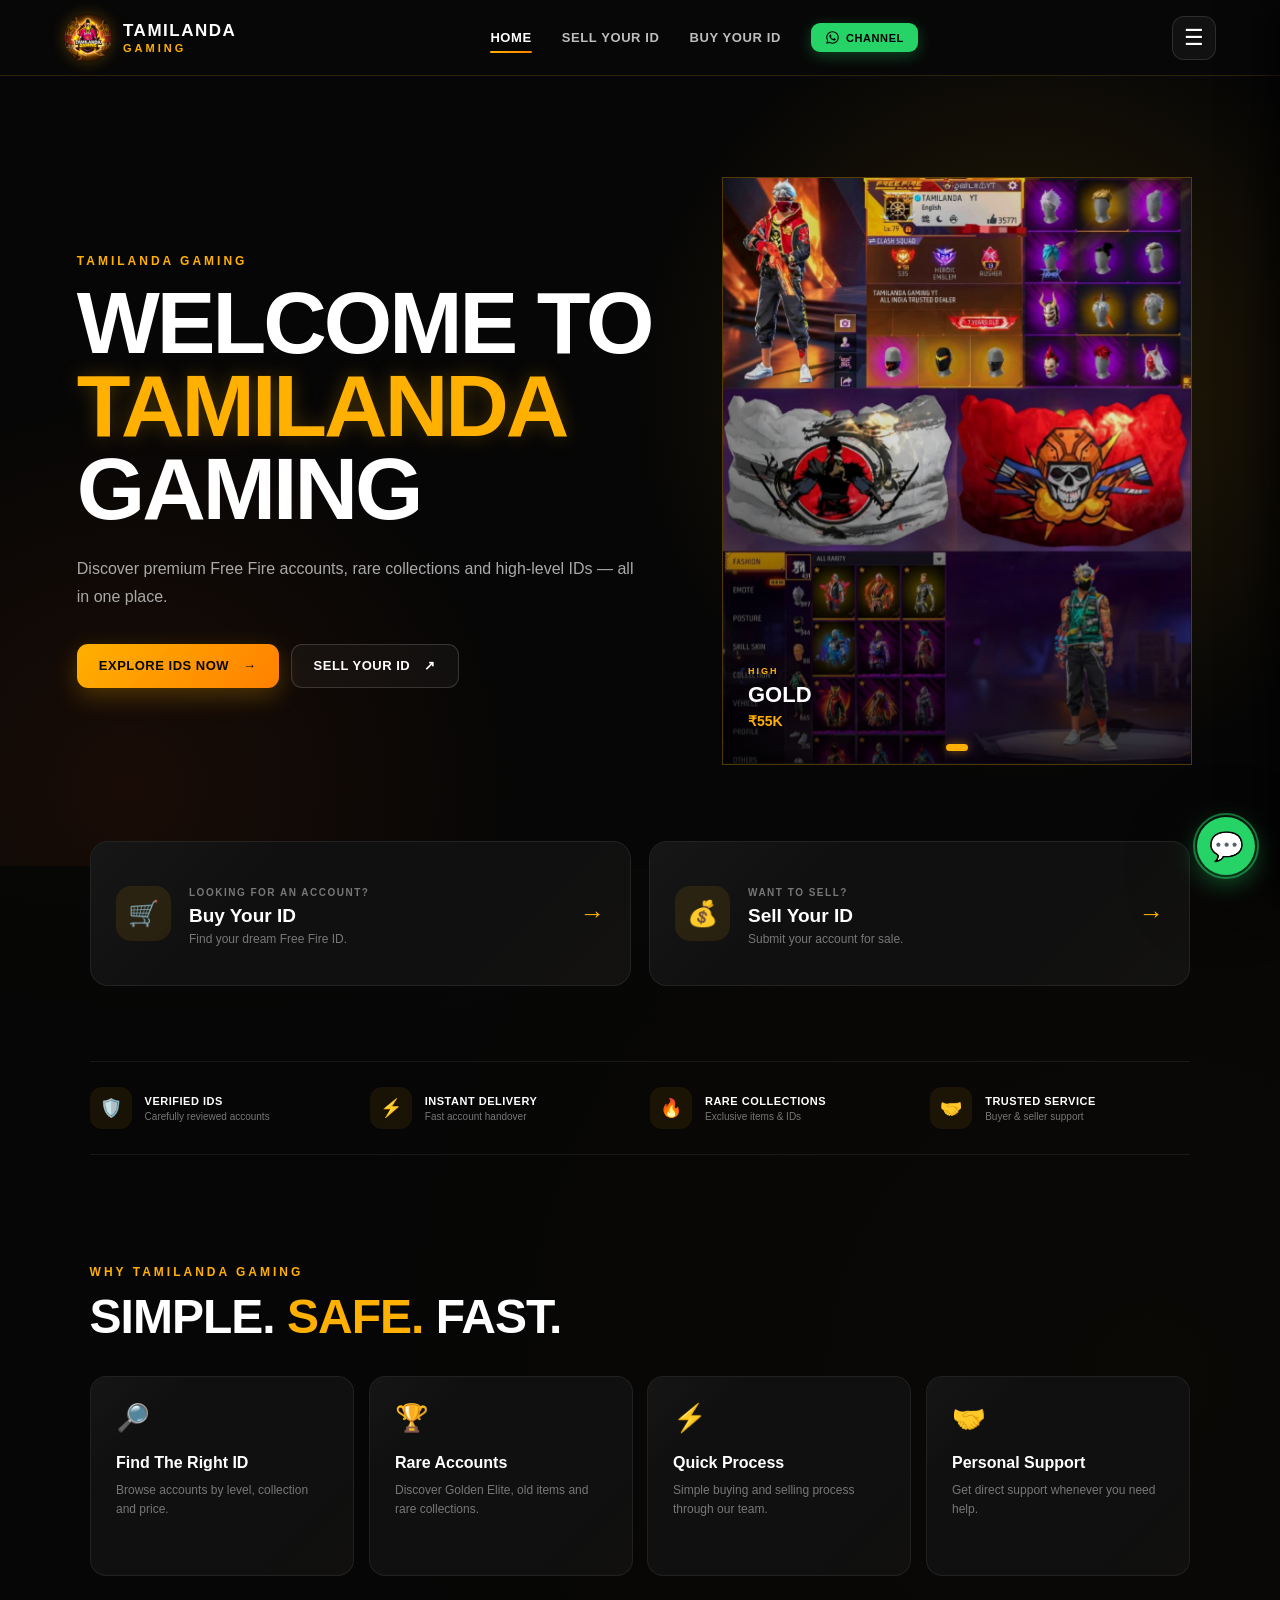
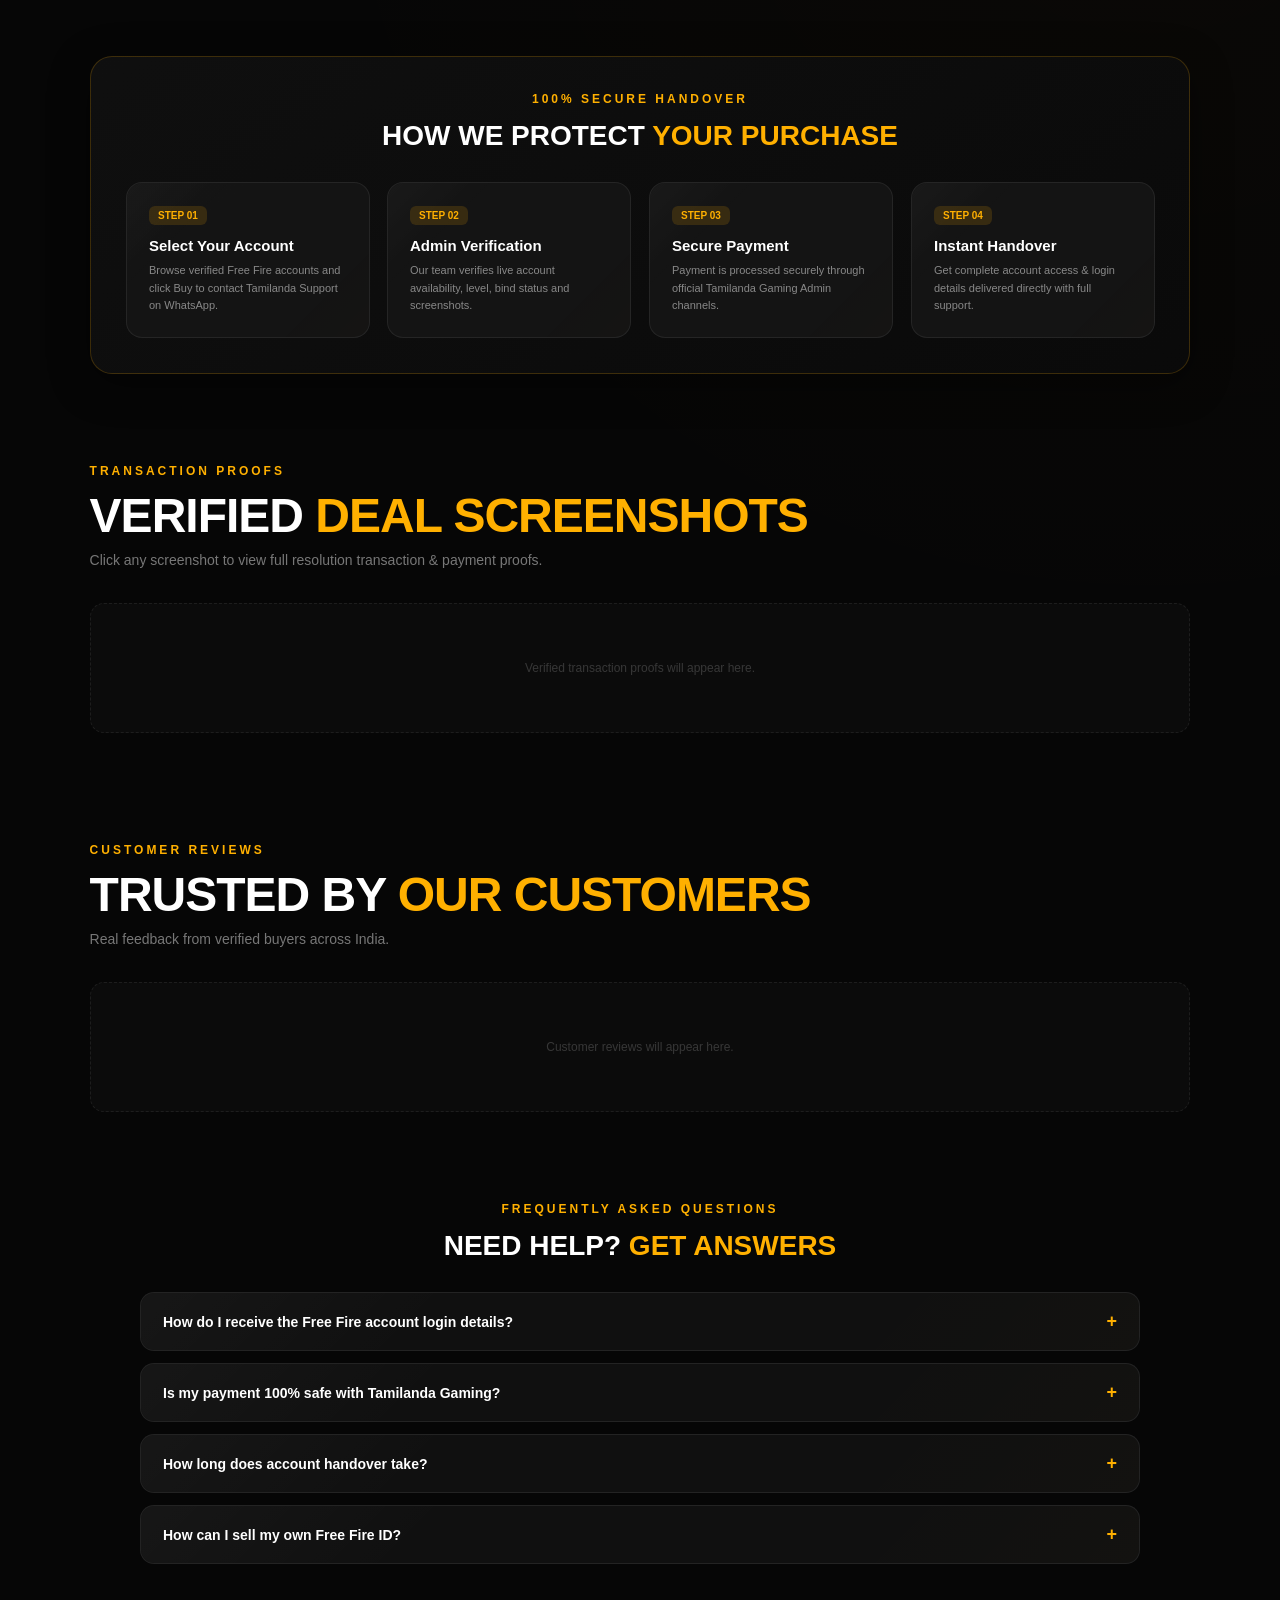
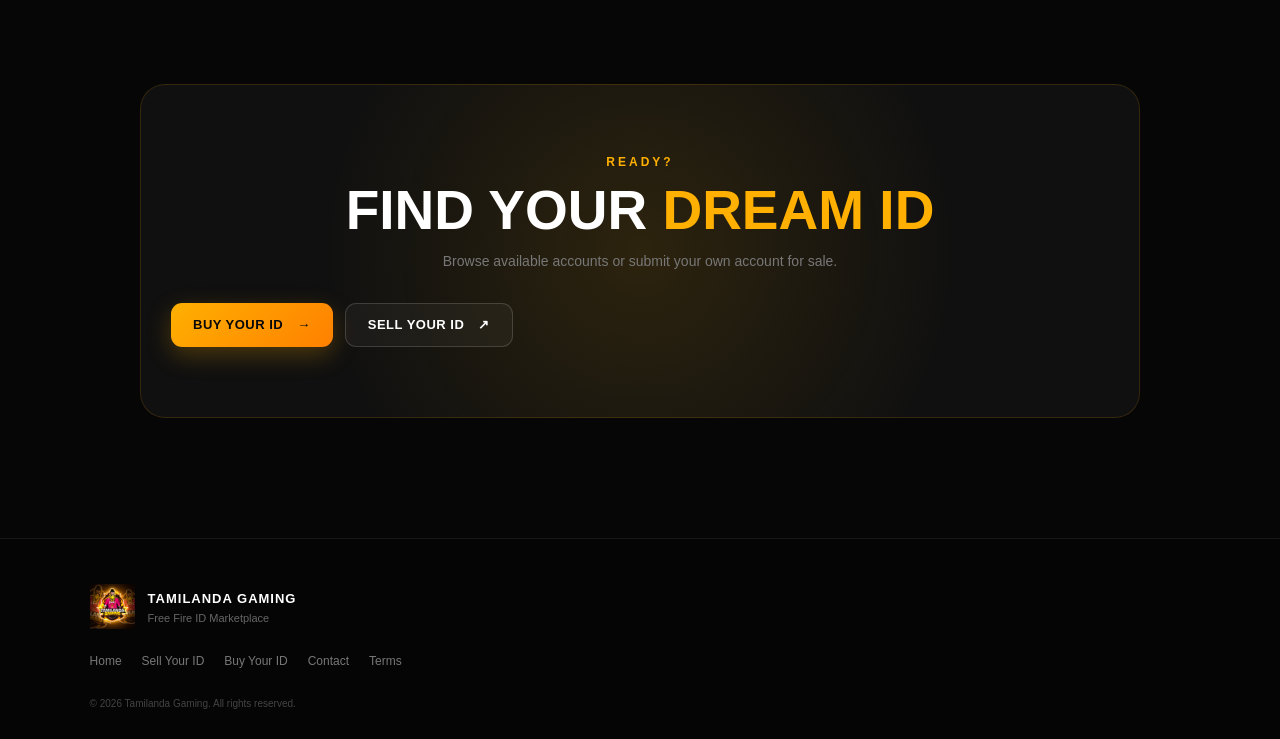
==== commit 81372671: "Update index.html" ====
--- a/index.html
+++ b/index.html
@@ -11,9 +11,70 @@
 
     <meta
         name="description"
-        content="Tamilanda Gaming - Buy and sell Free Fire accounts.">
-
-    <title>Tamilanda Gaming</title>
+        content="Tamilanda Gaming | India's Biggest Free Fire Market. Buy and sell premium Free Fire accounts, rare collections and high-level IDs.">
+
+    <title>Tamilanda Gaming | India's Biggest Free Fire Market</title>
+
+    <!-- Website favicon / Google site icon -->
+    <link
+        rel="icon"
+        type="image/png"
+        href="assets/ic_launcher.png">
+
+    <link
+        rel="apple-touch-icon"
+        href="assets/ic_launcher.png">
+
+    <meta
+        name="theme-color"
+        content="#080808">
+
+    <!-- Canonical URL -->
+    <link
+        rel="canonical"
+        href="https://tamilandagaming.store/">
+
+    <!-- Open Graph -->
+    <meta
+        property="og:type"
+        content="website">
+
+    <meta
+        property="og:url"
+        content="https://tamilandagaming.store/">
+
+    <meta
+        property="og:title"
+        content="Tamilanda Gaming | India's Biggest Free Fire Market">
+
+    <meta
+        property="og:description"
+        content="Buy and sell premium Free Fire accounts, rare collections and high-level IDs with Tamilanda Gaming.">
+
+    <meta
+        property="og:image"
+        content="https://tamilandagaming.store/assets/ic_launcher.png">
+
+    <meta
+        property="og:site_name"
+        content="Tamilanda Gaming">
+
+    <!-- Twitter -->
+    <meta
+        name="twitter:card"
+        content="summary">
+
+    <meta
+        name="twitter:title"
+        content="Tamilanda Gaming | India's Biggest Free Fire Market">
+
+    <meta
+        name="twitter:description"
+        content="Buy and sell premium Free Fire accounts, rare collections and high-level IDs with Tamilanda Gaming.">
+
+    <meta
+        name="twitter:image"
+        content="https://tamilandagaming.store/assets/ic_launcher.png">
 
     <link rel="stylesheet" href="styles.css">
 
--- a/styles.css
+++ b/styles.css
@@ -1,3 +1,2165 @@
+/* =====================================================
+   TAMILANDA GAMING — RESPONSIVE + HIGH PERFORMANCE CSS
+   Optimized for Heavy Traffic & Ultra Smooth Rendering
+   ===================================================== */
+
+* {
+    margin: 0;
+    padding: 0;
+    box-sizing: border-box;
+}
+
+html {
+    scroll-behavior: smooth;
+    -webkit-text-size-adjust: 100%;
+}
+
+body {
+    font-family: -apple-system, BlinkMacSystemFont, "Segoe UI", Roboto, Helvetica, Arial, sans-serif;
+    background: #060606;
+    color: #fff;
+    overflow-x: hidden;
+    text-rendering: optimizeLegibility;
+    -webkit-font-smoothing: antialiased;
+    -moz-osx-font-smoothing: grayscale;
+}
+
+img {
+    max-width: 100%;
+    height: auto;
+    display: block;
+    content-visibility: auto;
+}
+
+a {
+    color: inherit;
+    text-decoration: none;
+    touch-action: manipulation;
+}
+
+button {
+    font-family: inherit;
+    touch-action: manipulation;
+}
+
+.nav-channel-btn {
+    background: #25d366;
+    color: #000 !important;
+    padding: 7px 14px !important;
+    border-radius: 9px;
+    font-weight: 900 !important;
+    font-size: 11px !important;
+    display: inline-flex;
+    align-items: center;
+    gap: 6px;
+    box-shadow: 0 4px 15px rgba(37, 211, 102, 0.3);
+    transition: transform 0.2s ease, background 0.2s ease, box-shadow 0.2s ease !important;
+}
+
+.nav-channel-btn:hover {
+    background: #1ebc57;
+    transform: translateY(-2px);
+    box-shadow: 0 6px 20px rgba(37, 211, 102, 0.5);
+}
+    font-size: 11px !important;
+    transition: transform 0.2s ease, background 0.2s ease !important;
+}
+
+.nav-channel-btn:hover {
+    background: #1ebc57;
+    transform: translateY(-2px);
+}
+
+@keyframes barGlow {
+    0% { background-position: 0% 50%; }
+    50% { background-position: 100% 50%; }
+    100% { background-position: 0% 50%; }
+}
+
+/* =====================================================
+   CYBER ACCENTS & NEON GLOWS
+   ===================================================== */
+
+.neon-text {
+    color: #ffb000;
+    text-shadow: 0 0 12px rgba(255, 176, 0, 0.35);
+}
+
+.gold-gradient-text {
+    background: linear-gradient(135deg, #fff 0%, #ffc83b 50%, #ff9100 100%);
+    -webkit-background-clip: text;
+    -webkit-text-fill-color: transparent;
+}
+
+/* =====================================================
+   HEADER
+   ===================================================== */
+
+.top-header {
+    width: 100%;
+    min-height: 76px;
+    padding: 10px 5%;
+    
+    display: flex;
+    align-items: center;
+    justify-content: space-between;
+    gap: 20px;
+
+    background: rgba(8, 8, 8, 0.95);
+    border-bottom: 1px solid rgba(255, 176, 0, 0.16);
+
+    position: sticky;
+    top: 0;
+    z-index: 1000;
+    backdrop-filter: blur(12px);
+    -webkit-backdrop-filter: blur(12px);
+    transform: translateZ(0);
+}
+
+.brand {
+    display: flex;
+    align-items: center;
+    gap: 11px;
+    flex-shrink: 0;
+}
+
+.brand-logo {
+    width: 48px;
+    height: 48px;
+    object-fit: contain;
+    border-radius: 50%;
+    box-shadow: 0 0 15px rgba(255, 176, 0, 0.25);
+    transition: transform 0.3s ease;
+}
+
+.brand:hover .brand-logo {
+    transform: scale(1.06) rotate(-4deg);
+}
+
+.brand-text {
+    display: flex;
+    flex-direction: column;
+    line-height: 1;
+    white-space: nowrap;
+}
+
+.brand-text strong {
+    font-size: 17px;
+    letter-spacing: 1.5px;
+}
+
+.brand-text span {
+    margin-top: 4px;
+    font-size: 11px;
+    font-weight: 700;
+    letter-spacing: 3px;
+    color: #ffb000;
+}
+
+/* =====================================================
+   MAIN NAV
+   ===================================================== */
+
+.main-nav {
+    display: flex;
+    align-items: center;
+    justify-content: center;
+    gap: 30px;
+    flex-shrink: 0;
+}
+
+.main-nav a {
+    position: relative;
+    padding: 10px 0;
+
+    font-size: 13px;
+    font-weight: 700;
+    letter-spacing: 0.6px;
+
+    color: #bdbdbd;
+
+    transition: color 0.2s ease;
+}
+
+.main-nav a:hover,
+.main-nav a.active {
+    color: #fff;
+}
+
+.main-nav a::after {
+    content: "";
+    position: absolute;
+    left: 0;
+    bottom: 2px;
+
+    width: 0;
+    height: 2px;
+
+    background: linear-gradient(90deg, #ffb000, #ff8000);
+
+    transition: width 0.25s ease;
+    border-radius: 2px;
+}
+
+.main-nav a:hover::after,
+.main-nav a.active::after {
+    width: 100%;
+}
+
+/* =====================================================
+   MENU BUTTON & SIDE MENU
+   ===================================================== */
+
+.menu-button {
+    width: 44px;
+    height: 44px;
+    flex-shrink: 0;
+    border: 1px solid rgba(255, 255, 255, 0.12);
+    border-radius: 12px;
+    background: #111;
+    color: #fff;
+    font-size: 22px;
+    cursor: pointer;
+    transition: border-color 0.2s ease, color 0.2s ease;
+}
+
+.menu-button:hover {
+    border-color: #ffb000;
+    color: #ffb000;
+}
+
+.side-menu {
+    position: fixed;
+    top: 0;
+    right: 0;
+    width: min(320px, 88vw);
+    height: 100dvh;
+    padding: 90px 30px 30px;
+    background: rgba(16, 16, 16, 0.98);
+    border-left: 1px solid rgba(255, 176, 0, 0.25);
+    z-index: 2000;
+    display: flex;
+    flex-direction: column;
+    gap: 8px;
+    transform: translateX(100%);
+    transition: transform 0.25s cubic-bezier(0.16, 1, 0.3, 1);
+    box-shadow: -15px 0 35px rgba(0, 0, 0, 0.6);
+    backdrop-filter: blur(15px);
+}
+
+.side-menu.open {
+    transform: translateX(0);
+}
+
+.side-menu a {
+    padding: 17px 15px;
+    color: #ccc;
+    font-size: 15px;
+    font-weight: 700;
+    border-radius: 10px;
+    transition: color 0.15s ease, background 0.15s ease;
+}
+
+.side-menu a:hover {
+    color: #ffb000;
+    background: rgba(255, 176, 0, 0.1);
+}
+
+.close-menu {
+    position: absolute;
+    top: 22px;
+    right: 25px;
+    width: 42px;
+    height: 42px;
+    border: 0;
+    background: transparent;
+    color: #fff;
+    font-size: 32px;
+    cursor: pointer;
+}
+
+/* =====================================================
+   HERO SECTION
+   ===================================================== */
+
+.hero-section {
+    width: 100%;
+    max-width: 1500px;
+    margin: 0 auto;
+    min-height: calc(100vh - 110px);
+    padding: 60px 6%;
+    display: grid;
+    grid-template-columns: minmax(0, 1fr) minmax(320px, 0.85fr);
+    align-items: center;
+    gap: 55px;
+    position: relative;
+    background:
+        radial-gradient(circle at 80% 40%, rgba(255, 176, 0, 0.14), transparent 35%),
+        radial-gradient(circle at 10% 90%, rgba(255, 90, 0, 0.08), transparent 30%),
+        #060606;
+}
+
+.eyebrow,
+.section-label {
+    color: #ffb000;
+    font-size: 12px;
+    font-weight: 800;
+    letter-spacing: 3px;
+    margin-bottom: 14px;
+}
+
+.hero-content h1 {
+    font-size: clamp(46px, 7vw, 88px);
+    line-height: 0.94;
+    letter-spacing: -3px;
+    font-weight: 900;
+}
+
+.hero-content h1 span {
+    display: block;
+    color: #ffb000;
+    text-shadow: 0 0 20px rgba(255, 176, 0, 0.25);
+}
+
+.hero-description {
+    max-width: 560px;
+    margin-top: 25px;
+    color: #a9a9a9;
+    font-size: 16px;
+    line-height: 1.7;
+}
+
+.hero-buttons {
+    display: flex;
+    flex-wrap: wrap;
+    gap: 13px;
+    margin-top: 34px;
+}
+
+.primary-button,
+.secondary-button {
+    display: inline-flex;
+    align-items: center;
+    justify-content: center;
+    gap: 14px;
+    min-height: 52px;
+    padding: 0 22px;
+    border-radius: 11px;
+    font-size: 13px;
+    font-weight: 800;
+    letter-spacing: 0.5px;
+    transition: transform 0.2s cubic-bezier(0.16, 1, 0.3, 1), box-shadow 0.2s ease, border-color 0.2s ease;
+}
+
+.primary-button {
+    background: linear-gradient(135deg, #ffb000, #ff8000);
+    color: #080808;
+    box-shadow: 0 8px 25px rgba(255, 176, 0, 0.25);
+}
+
+.primary-button:hover {
+    transform: translateY(-3px);
+    box-shadow: 0 12px 35px rgba(255, 176, 0, 0.4);
+}
+
+.secondary-button {
+    border: 1px solid rgba(255, 255, 255, 0.15);
+    background: rgba(255, 255, 255, 0.04);
+    color: #fff;
+    backdrop-filter: blur(8px);
+}
+
+.secondary-button:hover {
+    transform: translateY(-3px);
+    border-color: #ffb000;
+    color: #ffb000;
+    box-shadow: 0 8px 25px rgba(255, 176, 0, 0.15);
+}
+
+/* =====================================================
+   HERO SHOWCASE (2 SEC SMOOTH TRANSITION)
+   ===================================================== */
+
+.hero-slider {
+    position: relative;
+    width: 100%;
+    max-width: 470px;
+    margin: auto;
+    aspect-ratio: 4 / 5;
+    min-width: 0;
+}
+
+.dynamic-showcase {
+    width: 100%;
+    height: 100%;
+    position: relative;
+    overflow: hidden;
+    border-radius: 22px;
+    cursor: pointer;
+    border: 1px solid rgba(255, 176, 0, 0.3);
+    box-shadow: 0 15px 45px rgba(0, 0, 0, 0.6);
+    transition: transform 0.3s ease, border-color 0.3s ease, box-shadow 0.3s ease;
+}
+
+.dynamic-showcase:hover {
+    transform: translateY(-5px) scale(1.01);
+    border-color: #ffb000;
+    box-shadow: 0 20px 60px rgba(255, 176, 0, 0.3);
+}
+
+.showcase-image {
+    position: absolute;
+    inset: 0;
+    width: 100%;
+    height: 100%;
+    object-fit: cover;
+    display: block;
+    opacity: 0;
+    transform: scale(1.08);
+    transition: opacity 0.6s ease-in-out, transform 0.8s cubic-bezier(.22, 1, .36, 1);
+}
+
+.showcase-image.active {
+    opacity: 1;
+    transform: scale(1);
+    z-index: 2;
+}
+
+.slider-dots {
+    position: absolute;
+    left: 50%;
+    bottom: 18px;
+    transform: translateX(-50%);
+    display: flex;
+    gap: 7px;
+    z-index: 10;
+}
+
+.dot {
+    width: 7px;
+    height: 7px;
+    border-radius: 50%;
+    background: rgba(255, 255, 255, 0.25);
+    transition: width 0.2s ease, background 0.2s ease;
+    cursor: pointer;
+}
+
+.dot.active {
+    width: 22px;
+    border-radius: 20px;
+    background: #ffb000;
+    box-shadow: 0 0 10px rgba(255, 176, 0, 0.5);
+}
+
+/* =====================================================
+   QUICK ACTIONS
+   ===================================================== */
+
+.quick-section {
+    width: min(86%, 1250px);
+    margin: -25px auto 0;
+    position: relative;
+    z-index: 5;
+    display: grid;
+    grid-template-columns: repeat(2, minmax(0, 1fr));
+    gap: 18px;
+}
+
+.quick-card {
+    min-height: 145px;
+    padding: 25px;
+    display: flex;
+    align-items: center;
+    gap: 18px;
+    min-width: 0;
+    border: 1px solid rgba(255, 255, 255, 0.08);
+    border-radius: 18px;
+    background: rgba(17, 17, 17, 0.95);
+    transition: transform 0.2s ease, border-color 0.2s ease, box-shadow 0.2s ease;
+    contain: content;
+    backdrop-filter: blur(10px);
+}
+
+.quick-card:hover {
+    transform: translateY(-4px);
+    border-color: rgba(255, 176, 0, 0.45);
+    box-shadow: 0 15px 35px rgba(255, 176, 0, 0.12);
+}
+
+.quick-icon {
+    width: 55px;
+    height: 55px;
+    flex-shrink: 0;
+    display: flex;
+    align-items: center;
+    justify-content: center;
+    border-radius: 15px;
+    background: rgba(255, 176, 0, 0.1);
+    font-size: 25px;
+}
+
+.quick-card small {
+    color: #777;
+    font-size: 10px;
+    font-weight: 800;
+    letter-spacing: 1.5px;
+}
+
+.quick-card h2 {
+    margin-top: 5px;
+    font-size: 19px;
+}
+
+.quick-card p {
+    margin-top: 5px;
+    color: #777;
+    font-size: 12px;
+}
+
+.arrow {
+    margin-left: auto;
+    color: #ffb000;
+    font-size: 25px;
+}
+
+/* =====================================================
+   TRUST & SAFE MIDDLEMAN TIMELINE
+   ===================================================== */
+
+.trust-section {
+    width: min(86%, 1250px);
+    margin: 75px auto 0;
+    padding: 25px 0;
+    display: grid;
+    grid-template-columns: repeat(4, minmax(0, 1fr));
+    gap: 20px;
+    border-top: 1px solid rgba(255, 255, 255, 0.07);
+    border-bottom: 1px solid rgba(255, 255, 255, 0.07);
+}
+
+.trust-item {
+    display: flex;
+    align-items: center;
+    gap: 13px;
+    min-width: 0;
+}
+
+.trust-icon {
+    width: 42px;
+    height: 42px;
+    flex-shrink: 0;
+    display: flex;
+    align-items: center;
+    justify-content: center;
+    border-radius: 12px;
+    background: rgba(255, 176, 0, 0.08);
+    font-size: 18px;
+}
+
+.trust-item strong {
+    display: block;
+    font-size: 11px;
+    letter-spacing: 0.5px;
+}
+
+.trust-item span {
+    display: block;
+    margin-top: 4px;
+    color: #777;
+    font-size: 10px;
+}
+
+.middleman-section {
+    width: min(86%, 1250px);
+    margin: 80px auto 0;
+    padding: 35px;
+    background: linear-gradient(145deg, rgba(16,16,16,0.95), rgba(10,10,10,0.98));
+    border: 1px solid rgba(255, 176, 0, 0.2);
+    border-radius: 22px;
+    box-shadow: 0 10px 40px rgba(0,0,0,0.4);
+}
+
+.middleman-header {
+    text-align: center;
+    margin-bottom: 30px;
+}
+
+.middleman-header h2 {
+    font-size: 28px;
+    font-weight: 900;
+}
+
+.middleman-header h2 span {
+    color: #ffb000;
+}
+
+.middleman-grid {
+    display: grid;
+    grid-template-columns: repeat(4, 1fr);
+    gap: 18px;
+}
+
+.step-card {
+    padding: 22px;
+    border-radius: 16px;
+    background: rgba(23, 23, 23, 0.8);
+    border: 1px solid rgba(255, 255, 255, 0.07);
+    position: relative;
+    transition: transform 0.2s ease, border-color 0.2s ease;
+}
+
+.step-card:hover {
+    transform: translateY(-3px);
+    border-color: rgba(255, 176, 0, 0.4);
+}
+
+.step-number {
+    display: inline-block;
+    padding: 4px 9px;
+    border-radius: 6px;
+    background: rgba(255, 176, 0, 0.15);
+    color: #ffb000;
+    font-size: 10px;
+    font-weight: 900;
+    margin-bottom: 12px;
+}
+
+.step-card h3 {
+    font-size: 15px;
+    margin-bottom: 8px;
+}
+
+.step-card p {
+    color: #888;
+    font-size: 11px;
+    line-height: 1.6;
+}
+
+/* =====================================================
+   FAQ ACCORDION SECTION
+   ===================================================== */
+
+.faq-section {
+    width: min(86%, 1000px);
+    margin: 90px auto 0;
+}
+
+.faq-grid {
+    margin-top: 30px;
+    display: flex;
+    flex-direction: column;
+    gap: 12px;
+}
+
+.faq-item {
+    border-radius: 14px;
+    background: #101010;
+    border: 1px solid rgba(255, 255, 255, 0.08);
+    overflow: hidden;
+    transition: border-color 0.2s ease;
+}
+
+.faq-item.open {
+    border-color: rgba(255, 176, 0, 0.35);
+}
+
+.faq-question {
+    width: 100%;
+    padding: 18px 22px;
+    display: flex;
+    align-items: center;
+    justify-content: space-between;
+    background: transparent;
+    border: 0;
+    color: #fff;
+    font-size: 14px;
+    font-weight: 800;
+    text-align: left;
+    cursor: pointer;
+}
+
+.faq-question span {
+    color: #ffb000;
+    font-size: 18px;
+    transition: transform 0.2s ease;
+}
+
+.faq-item.open .faq-question span {
+    transform: rotate(45deg);
+}
+
+.faq-answer {
+    padding: 0 22px 18px;
+    color: #aaa;
+    font-size: 12px;
+    line-height: 1.7;
+    display: none;
+}
+
+.faq-item.open .faq-answer {
+    display: block;
+}
+
+/* =====================================================
+   DIRECT WHATSAPP BUY BUTTON ON CARDS
+   ===================================================== */
+
+.quick-buy-whatsapp-btn {
+    width: 100%;
+    margin-top: 8px;
+    min-height: 38px;
+    display: flex;
+    align-items: center;
+    justify-content: center;
+    gap: 6px;
+    border-radius: 8px;
+    background: #128c7e;
+    color: #fff;
+    font-size: 10px;
+    font-weight: 800;
+    transition: background 0.2s ease;
+}
+
+.quick-buy-whatsapp-btn:hover {
+    background: #25d366;
+    color: #000;
+}
+
+/* =====================================================
+   PROOFS & LIGHTBOX MODAL
+   ===================================================== */
+
+.proofs-section {
+    width: min(86%, 1250px);
+    margin: 90px auto 0;
+}
+
+.proofs-grid {
+    margin-top: 35px;
+    display: grid;
+    grid-template-columns: repeat(3, 1fr);
+    gap: 20px;
+}
+
+.proof-card {
+    background: #101010;
+    border: 1px solid rgba(255, 255, 255, 0.08);
+    border-radius: 18px;
+    overflow: hidden;
+    cursor: pointer;
+    transition: transform 0.25s ease, border-color 0.25s ease, box-shadow 0.25s ease;
+    position: relative;
+}
+
+.proof-card:hover {
+    transform: translateY(-5px);
+    border-color: rgba(255, 176, 0, 0.45);
+    box-shadow: 0 15px 35px rgba(255, 176, 0, 0.15);
+}
+
+.proof-img-container {
+    width: 100%;
+    aspect-ratio: 4 / 3;
+    background: #171717;
+    position: relative;
+    overflow: hidden;
+    display: flex;
+    align-items: center;
+    justify-content: center;
+}
+
+.proof-img-container img {
+    width: 100%;
+    height: 100%;
+    object-fit: cover;
+    transition: transform 0.35s ease;
+}
+
+.proof-card:hover .proof-img-container img {
+    transform: scale(1.04);
+}
+
+.proof-placeholder {
+    width: 100%;
+    height: 100%;
+    display: flex;
+    flex-direction: column;
+    align-items: center;
+    justify-content: center;
+    padding: 20px;
+    text-align: center;
+    color: #555;
+    background: linear-gradient(145deg, #181818, #0d0d0d);
+    border-bottom: 1px solid rgba(255, 255, 255, 0.05);
+}
+
+.proof-placeholder span {
+    font-size: 28px;
+    margin-bottom: 8px;
+}
+
+.proof-placeholder p {
+    font-size: 11px;
+    color: #777;
+    font-weight: 700;
+}
+
+.proof-badge {
+    position: absolute;
+    top: 12px;
+    left: 12px;
+    padding: 6px 10px;
+    border-radius: 6px;
+    background: rgba(0, 0, 0, 0.75);
+    color: #ffb000;
+    font-size: 9px;
+    font-weight: 900;
+    backdrop-filter: blur(8px);
+    border: 1px solid rgba(255, 176, 0, 0.3);
+}
+
+.proof-content {
+    padding: 16px;
+}
+
+.proof-title {
+    font-size: 14px;
+    font-weight: 800;
+    color: #fff;
+}
+
+.proof-desc {
+    margin-top: 4px;
+    font-size: 11px;
+    color: #777;
+}
+
+.proof-lightbox {
+    position: fixed;
+    inset: 0;
+    z-index: 10000;
+    background: rgba(0, 0, 0, 0.92);
+    backdrop-filter: blur(15px);
+    display: none;
+    align-items: center;
+    justify-content: center;
+    padding: 20px;
+    opacity: 0;
+    transition: opacity 0.3s ease;
+}
+
+.proof-lightbox.open {
+    display: flex;
+    opacity: 1;
+}
+
+.lightbox-content {
+    max-width: 90vw;
+    max-height: 90vh;
+    border-radius: 16px;
+    overflow: hidden;
+    box-shadow: 0 20px 60px rgba(0, 0, 0, 0.8);
+    border: 1px solid rgba(255, 176, 0, 0.3);
+    position: relative;
+    background: #0a0a0a;
+}
+
+.lightbox-content img {
+    max-width: 100%;
+    max-height: 85vh;
+    object-fit: contain;
+    display: block;
+}
+
+.lightbox-close {
+    position: absolute;
+    top: 15px;
+    right: 15px;
+    width: 40px;
+    height: 40px;
+    border-radius: 50%;
+    background: rgba(0, 0, 0, 0.7);
+    color: #fff;
+    border: 1px solid rgba(255, 255, 255, 0.2);
+    font-size: 24px;
+    cursor: pointer;
+    display: flex;
+    align-items: center;
+    justify-content: center;
+    transition: background 0.2s ease, color 0.2s ease;
+    z-index: 10001;
+}
+
+.lightbox-close:hover {
+    background: #ffb000;
+    color: #000;
+}
+
+/* =====================================================
+   WISHLIST (❤️ FAVORITES BUTTON)
+   ===================================================== */
+
+.fav-btn {
+    position: absolute;
+    top: 12px;
+    right: 12px;
+    width: 32px;
+    height: 32px;
+    border-radius: 50%;
+    background: rgba(0, 0, 0, 0.7);
+    border: 1px solid rgba(255, 255, 255, 0.15);
+    color: #aaa;
+    display: flex;
+    align-items: center;
+    justify-content: center;
+    cursor: pointer;
+    z-index: 5;
+    transition: transform 0.2s ease, color 0.2s ease, background 0.2s ease;
+    backdrop-filter: blur(6px);
+}
+
+.fav-btn:hover {
+    transform: scale(1.12);
+    color: #ff4b4b;
+}
+
+.fav-btn.active {
+    color: #ff334b;
+    background: rgba(255, 51, 75, 0.15);
+    border-color: #ff334b;
+}
+
+/* =====================================================
+   LIVE SALES TICKER TOAST
+   ===================================================== */
+
+.sales-toast {
+    position: fixed;
+    bottom: 25px;
+    left: 25px;
+    z-index: 9999;
+    display: flex;
+    align-items: center;
+    gap: 12px;
+    padding: 12px 18px;
+    border-radius: 14px;
+    background: rgba(18, 18, 18, 0.95);
+    border: 1px solid rgba(255, 176, 0, 0.3);
+    box-shadow: 0 10px 30px rgba(0, 0, 0, 0.6);
+    backdrop-filter: blur(12px);
+    transform: translateY(120px);
+    opacity: 0;
+    transition: transform 0.4s cubic-bezier(0.16, 1, 0.3, 1), opacity 0.4s ease;
+    max-width: 340px;
+}
+
+.sales-toast.show {
+    transform: translateY(0);
+    opacity: 1;
+}
+
+.toast-icon {
+    width: 38px;
+    height: 38px;
+    border-radius: 10px;
+    background: rgba(255, 176, 0, 0.12);
+    display: flex;
+    align-items: center;
+    justify-content: center;
+    font-size: 18px;
+    flex-shrink: 0;
+}
+
+.toast-body strong {
+    display: block;
+    font-size: 12px;
+    color: #fff;
+}
+
+.toast-body span {
+    display: block;
+    font-size: 10px;
+    color: #888;
+    margin-top: 2px;
+}
+
+.toast-close {
+    margin-left: auto;
+    background: transparent;
+    border: 0;
+    color: #666;
+    font-size: 16px;
+    cursor: pointer;
+    padding: 0 4px;
+}
+
+.toast-close:hover {
+    color: #fff;
+}
+
+/* =====================================================
+   FLOATING WHATSAPP WIDGET
+   ===================================================== */
+
+.whatsapp-widget {
+    position: fixed;
+    bottom: 25px;
+    right: 25px;
+    z-index: 9999;
+}
+
+.widget-trigger {
+    width: 58px;
+    height: 58px;
+    border-radius: 50%;
+    background: #25d366;
+    color: #fff;
+    border: 0;
+    display: flex;
+    align-items: center;
+    justify-content: center;
+    font-size: 28px;
+    cursor: pointer;
+    box-shadow: 0 8px 25px rgba(37, 211, 102, 0.4);
+    transition: transform 0.25s ease, box-shadow 0.25s ease;
+    position: relative;
+}
+
+.widget-trigger:hover {
+    transform: scale(1.08);
+    box-shadow: 0 12px 35px rgba(37, 211, 102, 0.6);
+}
+
+.widget-trigger::after {
+    content: "";
+    position: absolute;
+    inset: -4px;
+    border-radius: 50%;
+    border: 2px solid rgba(37, 211, 102, 0.5);
+    animation: widgetPulse 2s infinite;
+}
+
+@keyframes widgetPulse {
+    0% { transform: scale(0.95); opacity: 0.8; }
+    50% { transform: scale(1.15); opacity: 0; }
+    100% { transform: scale(0.95); opacity: 0; }
+}
+
+.widget-popup {
+    position: absolute;
+    bottom: 72px;
+    right: 0;
+    width: 310px;
+    background: rgba(18, 18, 18, 0.98);
+    border: 1px solid rgba(255, 176, 0, 0.25);
+    border-radius: 18px;
+    padding: 20px;
+    box-shadow: 0 15px 45px rgba(0, 0, 0, 0.6);
+    backdrop-filter: blur(15px);
+    display: none;
+    flex-direction: column;
+    gap: 12px;
+    transform: scale(0.9) translateY(20px);
+    opacity: 0;
+    transition: transform 0.25s cubic-bezier(0.16, 1, 0.3, 1), opacity 0.25s ease;
+}
+
+.widget-popup.open {
+    display: flex;
+    transform: scale(1) translateY(0);
+    opacity: 1;
+}
+
+.widget-header {
+    display: flex;
+    align-items: center;
+    gap: 12px;
+}
+
+.widget-avatar {
+    width: 42px;
+    height: 42px;
+    border-radius: 50%;
+    object-fit: cover;
+    border: 1px solid #ffb000;
+}
+
+.widget-header-text strong {
+    display: block;
+    font-size: 13px;
+}
+
+.widget-header-text span {
+    font-size: 10px;
+    color: #25d366;
+    display: flex;
+    align-items: center;
+    gap: 4px;
+}
+
+.widget-header-text span::before {
+    content: "";
+    width: 6px;
+    height: 6px;
+    border-radius: 50%;
+    background: #25d366;
+}
+
+.widget-body-text {
+    font-size: 11px;
+    color: #aaa;
+    line-height: 1.5;
+}
+
+.widget-btn {
+    width: 100%;
+    min-height: 42px;
+    border-radius: 9px;
+    background: #25d366;
+    color: #fff;
+    border: 0;
+    font-size: 11px;
+    font-weight: 800;
+    cursor: pointer;
+    display: flex;
+    align-items: center;
+    justify-content: center;
+    gap: 8px;
+    transition: background 0.2s ease;
+}
+
+.widget-btn:hover {
+    background: #1ebc57;
+}
+
+/* =====================================================
+   WHY + REVIEWS
+   ===================================================== */
+
+.why-section,
+.reviews-section {
+    width: min(86%, 1250px);
+    margin: 110px auto 0;
+}
+
+.section-title {
+    font-size: clamp(30px, 4vw, 48px);
+    line-height: 1;
+    letter-spacing: -1px;
+}
+
+.section-title span {
+    color: #ffb000;
+}
+
+.why-grid {
+    margin-top: 35px;
+    display: grid;
+    grid-template-columns: repeat(4, minmax(0, 1fr));
+    gap: 15px;
+}
+
+.why-card {
+    min-height: 200px;
+    padding: 25px;
+    border-radius: 16px;
+    border: 1px solid rgba(255, 255, 255, 0.07);
+    background: #101010;
+    transition: transform 0.18s ease, border-color 0.18s ease;
+    contain: content;
+}
+
+.why-card:hover {
+    transform: translateY(-3px);
+    border-color: rgba(255, 176, 0, 0.3);
+}
+
+.why-card > div {
+    font-size: 27px;
+    margin-bottom: 20px;
+}
+
+.why-card h3 {
+    font-size: 16px;
+}
+
+.why-card p {
+    margin-top: 9px;
+    color: #777;
+    font-size: 12px;
+    line-height: 1.6;
+}
+
+/* =====================================================
+   REVIEWS & CAROUSEL
+   ===================================================== */
+
+.section-description {
+    margin-top: 12px;
+    color: #777;
+    font-size: 14px;
+}
+
+.reviews-grid {
+    margin-top: 35px;
+    display: grid;
+    grid-template-columns: repeat(3, 1fr);
+    gap: 18px;
+}
+
+.review-card {
+    padding: 24px;
+    border-radius: 18px;
+    background: #101010;
+    border: 1px solid rgba(255, 255, 255, 0.07);
+    display: flex;
+    flex-direction: column;
+    gap: 12px;
+    transition: transform 0.2s ease, border-color 0.2s ease;
+}
+
+.review-card:hover {
+    transform: translateY(-4px);
+    border-color: rgba(255, 176, 0, 0.3);
+}
+
+.review-stars {
+    color: #ffb000;
+    font-size: 14px;
+    letter-spacing: 2px;
+}
+
+.review-text {
+    font-size: 12px;
+    color: #ccc;
+    line-height: 1.6;
+}
+
+.review-author {
+    margin-top: auto;
+    display: flex;
+    align-items: center;
+    gap: 10px;
+}
+
+.review-avatar {
+    width: 36px;
+    height: 36px;
+    border-radius: 50%;
+    background: rgba(255, 176, 0, 0.15);
+    display: flex;
+    align-items: center;
+    justify-content: center;
+    color: #ffb000;
+    font-weight: 900;
+    font-size: 13px;
+}
+
+.review-author-info strong {
+    display: block;
+    font-size: 12px;
+}
+
+.review-author-info span {
+    font-size: 9px;
+    color: #35d47a;
+    display: block;
+}
+
+
+/* =====================================================
+   DYNAMIC PROOF / REVIEW STATES
+===================================================== */
+
+.proof-empty-state,
+.review-empty-state {
+    grid-column: 1 / -1;
+    padding: 35px 20px;
+    border: 1px dashed rgba(255,255,255,.08);
+    border-radius: 16px;
+    background: #101010;
+    color: #555;
+    text-align: center;
+    font-size: 12px;
+}
+
+.review-card-dynamic {
+    min-height: 220px;
+}
+
+.review-proof-image {
+    width: 100%;
+    max-height: 360px;
+    object-fit: contain;
+    border-radius: 12px;
+    background: #080808;
+    border: 1px solid rgba(255,255,255,.06);
+}
+
+/* =====================================================
+   BOTTOM CTA
+   ===================================================== */
+
+.bottom-cta {
+    width: min(86%, 1000px);
+    margin: 120px auto;
+    padding: 70px 30px;
+    text-align: center;
+    border-radius: 25px;
+    background:
+        radial-gradient(circle at center, rgba(255, 176, 0, 0.12), transparent 60%),
+        #101010;
+    border: 1px solid rgba(255, 176, 0, 0.15);
+}
+
+.bottom-cta h2 {
+    margin-top: 5px;
+    font-size: clamp(32px, 5vw, 55px);
+    line-height: 1;
+}
+
+.bottom-cta h2 span {
+    color: #ffb000;
+}
+
+.bottom-cta p:not(.section-label) {
+    max-width: 500px;
+    margin: 15px auto 25px;
+    color: #777;
+    font-size: 14px;
+}
+
+/* =====================================================
+   FOOTER
+   ===================================================== */
+
+footer {
+    padding: 45px 7% 30px;
+    border-top: 1px solid rgba(255, 255, 255, 0.07);
+    background: #050505;
+}
+
+.footer-brand {
+    display: flex;
+    align-items: center;
+    gap: 13px;
+}
+
+.footer-brand img {
+    width: 45px;
+    height: 45px;
+    object-fit: contain;
+}
+
+.footer-brand strong {
+    font-size: 13px;
+    letter-spacing: 1px;
+}
+
+.footer-brand p {
+    margin-top: 5px;
+    color: #666;
+    font-size: 11px;
+}
+
+.footer-links {
+    display: flex;
+    flex-wrap: wrap;
+    gap: 20px;
+    margin-top: 25px;
+}
+
+.footer-links a {
+    color: #777;
+    font-size: 12px;
+    transition: color 0.15s ease;
+}
+
+.footer-links a:hover {
+    color: #ffb000;
+}
+
+.copyright {
+    margin-top: 30px;
+    color: #444;
+    font-size: 10px;
+}
+
+/* =====================================================
+   RESPONSIVE (TABLET & MOBILE OVERHAUL)
+   ===================================================== */
+
+@media (max-width: 1000px) {
+    .proofs-grid,
+    .reviews-grid {
+        grid-template-columns: repeat(2, 1fr);
+    }
+    .middleman-grid {
+        grid-template-columns: repeat(2, 1fr);
+    }
+}
+
+@media (max-width: 768px) {
+    .top-header {
+        padding: 10px 4%;
+        min-height: 68px;
+    }
+    .brand-text strong {
+        font-size: 14px;
+    }
+    .brand-text span {
+        font-size: 9px;
+    }
+    .main-nav {
+        gap: 12px;
+    }
+    .main-nav a {
+        font-size: 10px;
+    }
+    .hero-section {
+        grid-template-columns: 1fr;
+        padding: 40px 4% 50px;
+        gap: 35px;
+        text-align: center;
+    }
+    .hero-content h1 {
+        font-size: clamp(34px, 9vw, 54px);
+        letter-spacing: -1.5px;
+    }
+    .hero-description {
+        font-size: 13px;
+        margin-top: 15px;
+    }
+    .hero-buttons {
+        justify-content: center;
+        width: 100%;
+    }
+    .primary-button, .secondary-button {
+        width: 100%;
+    }
+    .hero-slider {
+        width: 100%;
+        max-width: 360px;
+    }
+    .quick-section,
+    .trust-section,
+    .middleman-section,
+    .proofs-section,
+    .why-section,
+    .reviews-section,
+    .faq-section,
+    .bottom-cta {
+        width: 92%;
+        margin-left: auto;
+        margin-right: auto;
+    }
+    .quick-section {
+        grid-template-columns: 1fr;
+        margin-top: 0;
+    }
+    .trust-section {
+        grid-template-columns: repeat(2, 1fr);
+    }
+    .why-grid {
+        grid-template-columns: repeat(2, 1fr);
+    }
+}
+
+@media (max-width: 480px) {
+    .brand-text {
+        display: none;
+    }
+    .main-nav a:not(.nav-channel-btn) {
+        display: none;
+    }
+    .hero-slider {
+        max-width: 100%;
+    }
+    .trust-section,
+    .why-grid,
+    .proofs-grid,
+    .reviews-grid,
+    .middleman-grid {
+        grid-template-columns: 1fr;
+    }
+    .whatsapp-widget {
+        bottom: 15px;
+        right: 15px;
+    }
+    .widget-popup {
+        width: 270px;
+        right: -10px;
+    }
+    .sales-toast {
+        left: 10px;
+        right: 10px;
+        bottom: 80px;
+        max-width: none;
+    }
+}
+
+
+
+/* =====================================================
+   TAMILANDA GAMING — PREMIUM ALL-PAGE UX LAYER
+   Responsive • Mobile-first • Smooth • Subtle 3D
+   ===================================================== */
+
+:root {
+    --tg-gold: #ffb000;
+    --tg-gold-soft: rgba(255,176,0,.14);
+    --tg-bg: #060606;
+    --tg-card: #101010;
+    --tg-border: rgba(255,255,255,.075);
+    --tg-ease: cubic-bezier(.22,1,.36,1);
+}
+
+html {
+    scroll-padding-top: 78px;
+}
+
+body {
+    min-height: 100vh;
+    background:
+        radial-gradient(circle at 15% 0%, rgba(255,176,0,.025), transparent 28%),
+        radial-gradient(circle at 90% 35%, rgba(255,140,0,.018), transparent 32%),
+        var(--tg-bg);
+    -webkit-tap-highlight-color: transparent;
+}
+
+body::before,
+body::after {
+    content: "";
+    position: fixed;
+    z-index: -10;
+    pointer-events: none;
+    border-radius: 999px;
+    filter: blur(80px);
+    opacity: .075;
+    will-change: transform;
+}
+
+body::before {
+    width: 260px;
+    height: 260px;
+    top: 8vh;
+    left: -180px;
+    background: #ffb000;
+    animation: tgAmbientOne 18s ease-in-out infinite;
+}
+
+body::after {
+    width: 220px;
+    height: 220px;
+    right: -150px;
+    top: 48vh;
+    background: #ff8a00;
+    animation: tgAmbientTwo 22s ease-in-out infinite;
+}
+
+@keyframes tgAmbientOne {
+    0%,100% { transform: translate3d(0,0,0) scale(1); }
+    50% { transform: translate3d(85px,35px,0) scale(1.12); }
+}
+
+@keyframes tgAmbientTwo {
+    0%,100% { transform: translate3d(0,0,0) scale(1); }
+    50% { transform: translate3d(-65px,-45px,0) scale(1.08); }
+}
+
+.top-header {
+    transition:
+        background .35s ease,
+        box-shadow .35s ease,
+        border-color .35s ease;
+}
+
+.top-header.tg-scrolled {
+    background: rgba(8,8,8,.88);
+    box-shadow: 0 12px 35px rgba(0,0,0,.28);
+    border-bottom-color: rgba(255,176,0,.22);
+}
+
+.brand-logo {
+    transition:
+        transform .55s var(--tg-ease),
+        filter .35s ease;
+}
+
+.brand:hover .brand-logo {
+    transform: translateY(-2px) scale(1.07) rotate(-5deg);
+}
+
+.main-nav a {
+    transition:
+        color .25s ease,
+        transform .25s var(--tg-ease);
+}
+
+.main-nav a:hover {
+    transform: translateY(-1px);
+}
+
+.menu-button {
+    transition:
+        transform .25s var(--tg-ease),
+        border-color .25s ease,
+        background .25s ease;
+}
+
+.menu-button:active,
+.close-menu:active {
+    transform: scale(.95);
+}
+
+.side-menu {
+    transition:
+        transform .48s var(--tg-ease),
+        box-shadow .48s ease;
+    will-change: transform;
+}
+
+.side-menu.open {
+    box-shadow: -30px 0 80px rgba(0,0,0,.72);
+}
+
+.side-menu a {
+    transition:
+        transform .3s var(--tg-ease),
+        color .25s ease,
+        background .25s ease,
+        padding-left .3s var(--tg-ease);
+}
+
+.side-menu a:hover {
+    transform: translateX(4px);
+}
+
+.primary-button,
+.secondary-button,
+.request-btn,
+.view-id-btn,
+.quick-buy-whatsapp-btn,
+.buy-now-button,
+.social-button,
+.nav-channel-btn {
+    position: relative;
+    overflow: hidden;
+    isolation: isolate;
+    transition:
+        transform .35s var(--tg-ease),
+        box-shadow .35s ease,
+        border-color .3s ease,
+        background .3s ease,
+        filter .25s ease;
+}
+
+.primary-button::after,
+.secondary-button::after,
+.request-btn::after,
+.view-id-btn::after,
+.quick-buy-whatsapp-btn::after,
+.buy-now-button::after,
+.social-button::after,
+.nav-channel-btn::after {
+    content: "";
+    position: absolute;
+    inset: 0;
+    z-index: -1;
+    background:
+        linear-gradient(
+            110deg,
+            transparent 20%,
+            rgba(255,255,255,.12) 48%,
+            transparent 75%
+        );
+    transform: translateX(-120%);
+    transition: transform .8s var(--tg-ease);
+}
+
+.primary-button:hover::after,
+.secondary-button:hover::after,
+.request-btn:hover::after,
+.view-id-btn:hover::after,
+.quick-buy-whatsapp-btn:hover::after,
+.buy-now-button:hover::after,
+.social-button:hover::after,
+.nav-channel-btn:hover::after {
+    transform: translateX(120%);
+}
+
+.primary-button:active,
+.secondary-button:active,
+.request-btn:active,
+.view-id-btn:active,
+.quick-buy-whatsapp-btn:active,
+.buy-now-button:active,
+.social-button:active,
+.nav-channel-btn:active {
+    transform: scale(.985);
+}
+
+.quick-card,
+.step-card,
+.why-card,
+.proof-card,
+.review-card,
+.faq-item,
+.id-card {
+    transform-style: preserve-3d;
+    backface-visibility: hidden;
+    -webkit-backface-visibility: hidden;
+    transition:
+        transform .55s var(--tg-ease),
+        box-shadow .55s var(--tg-ease),
+        border-color .35s ease,
+        background .35s ease;
+    will-change: transform;
+}
+
+.quick-card::before,
+.step-card::before,
+.why-card::before,
+.proof-card::before,
+.review-card::before,
+.faq-item::before,
+.id-card::before {
+    content: "";
+    position: absolute;
+    inset: 0;
+    pointer-events: none;
+    border-radius: inherit;
+    background:
+        linear-gradient(
+            135deg,
+            rgba(255,255,255,.045),
+            transparent 30%,
+            transparent 70%,
+            rgba(255,176,0,.02)
+        );
+    opacity: .65;
+}
+
+.quick-card > *,
+.step-card > *,
+.why-card > *,
+.proof-card > *,
+.review-card > *,
+.faq-item > *,
+.id-card > * {
+    transform: translateZ(12px);
+}
+
+.quick-card:hover,
+.step-card:hover,
+.why-card:hover,
+.proof-card:hover,
+.review-card:hover,
+.faq-item:hover,
+.id-card:hover {
+    border-color: rgba(255,176,0,.22);
+    box-shadow: 0 24px 60px rgba(0,0,0,.30);
+}
+
+.id-card {
+    overflow: hidden;
+}
+
+.id-card .id-image img,
+.proof-card img,
+.review-proof-image {
+    transition:
+        transform .7s var(--tg-ease),
+        filter .45s ease,
+        opacity .35s ease;
+    backface-visibility: hidden;
+}
+
+.id-card:hover .id-image img,
+.proof-card:hover img,
+.review-card:hover .review-proof-image {
+    transform: scale(1.025);
+}
+
+.hero-content h1,
+.section-heading h2,
+.buy-heading h1,
+.details-header h1 {
+    text-wrap: balance;
+}
+
+.hero-section,
+.quick-section,
+.trust-section,
+.middleman-section,
+.proofs-section,
+.why-section,
+.reviews-section,
+.faq-section,
+.bottom-cta,
+.buy-page,
+.details-page {
+    position: relative;
+}
+
+.hero-content,
+.hero-slider,
+.quick-section,
+.trust-section,
+.middleman-section,
+.proofs-section,
+.why-section,
+.reviews-section,
+.faq-section,
+.bottom-cta,
+.id-grid,
+.request-banner,
+.details-container,
+.description-section,
+.details-notice {
+    transform: translateZ(0);
+}
+
+.whatsapp-widget {
+    filter: drop-shadow(0 18px 35px rgba(0,0,0,.28));
+}
+
+.widget-trigger {
+    transition:
+        transform .35s var(--tg-ease),
+        box-shadow .35s ease;
+}
+
+.widget-trigger:hover {
+    transform: translateY(-4px) scale(1.04);
+}
+
+.widget-trigger:active {
+    transform: scale(.96);
+}
+
+.widget-popup {
+    transform-origin: bottom right;
+}
+
+.sales-toast {
+    transition:
+        transform .5s var(--tg-ease),
+        opacity .35s ease;
+}
+
+img {
+    content-visibility: visible;
+    -webkit-user-drag: none;
+}
+
+@media (max-width: 768px) {
+
+    .top-header {
+        padding:
+            max(8px, env(safe-area-inset-top))
+            4%
+            9px;
+        min-height: 64px;
+    }
+
+    .brand-logo {
+        width: 43px;
+        height: 43px;
+    }
+
+    .main-nav {
+        gap: 9px;
+    }
+
+    .hero-section {
+        padding:
+            34px 5% 44px;
+        gap: 26px;
+    }
+
+    .hero-buttons {
+        gap: 9px;
+        margin-top: 24px;
+    }
+
+    .primary-button,
+    .secondary-button {
+        min-height: 50px;
+        border-radius: 12px;
+    }
+
+    .hero-slider {
+        border-radius: 18px;
+    }
+
+    .quick-section,
+    .trust-section,
+    .middleman-section,
+    .proofs-section,
+    .why-section,
+    .reviews-section,
+    .faq-section,
+    .bottom-cta {
+        width: 92%;
+    }
+
+    .quick-card,
+    .step-card,
+    .why-card,
+    .proof-card,
+    .review-card,
+    .faq-item,
+    .id-card {
+        border-radius: 16px;
+    }
+
+    .quick-card:hover,
+    .step-card:hover,
+    .why-card:hover,
+    .proof-card:hover,
+    .review-card:hover,
+    .faq-item:hover,
+    .id-card:hover {
+        transform: none;
+        box-shadow:
+            0 16px 38px rgba(0,0,0,.22);
+    }
+
+    .bottom-cta {
+        margin-top: 75px;
+        margin-bottom: 75px;
+        padding: 50px 22px;
+    }
+
+    footer {
+        padding-bottom:
+            calc(
+                28px +
+                env(safe-area-inset-bottom)
+            );
+    }
+
+}
+
+@media (max-width: 480px) {
+
+    body {
+        background:
+            radial-gradient(
+                circle at 30% 0%,
+                rgba(255,176,0,.03),
+                transparent 28%
+            ),
+            var(--tg-bg);
+    }
+
+    .top-header {
+        padding-left: 14px;
+        padding-right: 14px;
+    }
+
+    .menu-button {
+        width: 42px;
+        height: 42px;
+        border-radius: 11px;
+    }
+
+    .brand-logo {
+        width: 41px;
+        height: 41px;
+    }
+
+    .hero-section {
+        padding-top: 28px;
+        padding-bottom: 38px;
+    }
+
+    .hero-content h1 {
+        font-size:
+            clamp(
+                34px,
+                11vw,
+                50px
+            );
+        line-height: .98;
+    }
+
+    .hero-description,
+    .section-description,
+    .buy-heading p {
+        font-size: 12px;
+        line-height: 1.65;
+    }
+
+    .hero-buttons {
+        flex-direction: column;
+    }
+
+    .primary-button,
+    .secondary-button {
+        width: 100%;
+        min-height: 49px;
+    }
+
+    .proofs-grid,
+    .reviews-grid,
+    .middleman-grid,
+    .trust-section,
+    .why-grid {
+        gap: 12px;
+    }
+
+    .review-card,
+    .quick-card,
+    .step-card,
+    .why-card {
+        padding: 18px;
+    }
+
+    .proof-empty-state,
+    .review-empty-state {
+        padding: 27px 16px;
+    }
+
+    .widget-popup {
+        width:
+            min(
+                290px,
+                calc(100vw - 28px)
+            );
+    }
+
+    .whatsapp-widget {
+        right:
+            max(
+                14px,
+                env(safe-area-inset-right)
+            );
+        bottom:
+            max(
+                14px,
+                env(safe-area-inset-bottom)
+            );
+    }
+
+}
+
+@media (max-width: 360px) {
+
+    .hero-content h1 {
+        font-size: 31px;
+    }
+
+    .brand-logo {
+        width: 38px;
+        height: 38px;
+    }
+
+    .quick-card,
+    .step-card,
+    .why-card,
+    .review-card {
+        padding: 15px;
+    }
+
+    .bottom-cta {
+        padding: 40px 17px;
+    }
+
+}
+
+@media (prefers-reduced-motion: reduce) {
+
+    *,
+    *::before,
+    *::after {
+        scroll-behavior: auto !important;
+        animation-duration: .001ms !important;
+        animation-iteration-count: 1 !important;
+        transition-duration: .001ms !important;
+    }
+
+}
+
+
+
+/* =====================================================
+   JS MOTION HOOKS
+   ===================================================== */
+
+.tg-reveal {
+    opacity: 0;
+    transform:
+        translate3d(0, 22px, 0)
+        scale(.985);
+    transition:
+        opacity .72s var(--tg-ease),
+        transform .72s var(--tg-ease);
+    transition-delay: var(--tg-delay, 0ms);
+}
+
+.tg-reveal.tg-visible {
+    opacity: 1;
+    transform:
+        translate3d(0,0,0)
+        scale(1);
+}
+
+.tg-image-ready {
+    animation:
+        tgImageReady .55s var(--tg-ease) both;
+}
+
+@keyframes tgImageReady {
+    from {
+        opacity: .35;
+        transform: scale(.99);
+        filter: blur(2px);
+    }
+    to {
+        opacity: 1;
+        transform: scale(1);
+        filter: blur(0);
+    }
+}
+
+.tg-touch-active {
+    transform:
+        scale(.985) !important;
+    filter: brightness(.96);
+}
+
+@media (max-width: 768px) {
+
+    .tg-reveal {
+        transform:
+            translate3d(0, 16px, 0)
+            scale(.99);
+        transition-duration: .58s;
+    }
+
+    .tg-reveal.tg-visible {
+        transform:
+            translate3d(0,0,0)
+            scale(1);
+    }
+
+}
+
+@media (prefers-reduced-motion: reduce) {
+
+    .tg-reveal,
+    .tg-reveal.tg-visible,
+    .tg-image-ready {
+        opacity: 1 !important;
+        transform: none !important;
+        filter: none !important;
+        animation: none !important;
+        transition: none !important;
+    }
+
+}
 
 /* =========================================================
    TAMILANDA GAMING — PREMIUM MOBILE / SMOOTH UI LAYER
@@ -547,3 +2709,398 @@
         scroll-behavior: auto !important;
     }
 }
+
+/* =========================================================
+   TAMILANDA GAMING — TERMS / SHARED PAGE FALLBACK STYLES
+========================================================= */
+
+.terms-page{
+    width:min(1180px,92%);
+    margin:0 auto;
+    padding:54px 0 90px;
+}
+
+.terms-heading{
+    text-align:center;
+    margin:0 auto 28px;
+    padding:64px 24px;
+    border:1px solid rgba(255,176,0,.14);
+    border-radius:24px;
+    background:
+        radial-gradient(circle at 50% 0%,rgba(255,176,0,.12),transparent 45%),
+        linear-gradient(145deg,#12100b,#080808);
+    box-shadow:0 20px 60px rgba(0,0,0,.35);
+}
+
+.terms-heading .eyebrow{
+    margin-bottom:12px;
+}
+
+.terms-heading h1{
+    margin:0;
+    font-size:clamp(42px,6vw,78px);
+    line-height:1;
+    letter-spacing:-2px;
+    color:#fff;
+}
+
+.terms-heading h1 span{
+    color:#ffb000;
+}
+
+.terms-heading > p:last-child{
+    max-width:760px;
+    margin:20px auto 0;
+    color:rgba(255,255,255,.62);
+    line-height:1.7;
+}
+
+.safety-banner{
+    margin:0 auto 24px;
+    padding:20px 24px;
+    text-align:center;
+    color:#fff;
+    border:1px solid rgba(255,176,0,.25);
+    border-radius:16px;
+    background:rgba(255,176,0,.07);
+    box-shadow:0 10px 35px rgba(0,0,0,.2);
+}
+
+.terms-wrap{
+    display:grid;
+    gap:18px;
+}
+
+.term-card{
+    padding:28px;
+    border:1px solid rgba(255,255,255,.08);
+    border-radius:18px;
+    background:linear-gradient(145deg,#111,#0a0a0a);
+    box-shadow:0 12px 35px rgba(0,0,0,.22);
+}
+
+.term-card h2{
+    margin:0 0 16px;
+    color:#ffb000;
+    font-size:clamp(17px,2vw,22px);
+    line-height:1.35;
+}
+
+.term-content{
+    color:rgba(255,255,255,.74);
+    font-size:14px;
+    line-height:1.85;
+}
+
+.term-content strong{
+    color:#fff;
+}
+
+.term-content ul,
+.term-content ol{
+    margin:12px 0 12px 22px;
+}
+
+.official-numbers{
+    display:flex;
+    flex-wrap:wrap;
+    gap:10px;
+    margin-top:14px;
+}
+
+.official-numbers div{
+    padding:10px 14px;
+    border-radius:10px;
+    background:rgba(255,176,0,.08);
+    border:1px solid rgba(255,176,0,.2);
+    color:#ffb000;
+    font-weight:700;
+}
+
+@media(max-width:700px){
+    .terms-page{
+        width:calc(100% - 28px);
+        padding:32px 0 70px;
+    }
+
+    .terms-heading{
+        padding:42px 18px;
+        border-radius:18px;
+    }
+
+    .terms-heading h1{
+        font-size:clamp(34px,10vw,54px);
+        letter-spacing:-1px;
+    }
+
+    .safety-banner,
+    .term-card{
+        padding:20px;
+    }
+
+    .term-content{
+        font-size:13px;
+        line-height:1.75;
+    }
+
+    .official-numbers{
+        flex-direction:column;
+    }
+
+    .official-numbers div{
+        width:100%;
+        text-align:center;
+    }
+}
+
+@media(max-width:420px){
+    .terms-page{
+        width:calc(100% - 20px);
+    }
+
+    .terms-heading{
+        padding:34px 14px;
+    }
+
+    .term-card{
+        padding:16px;
+    }
+}
+
+/* =====================================================
+   TAMILANDA GAMING — GLOBAL ADMIN CHOOSER
+   Fixes the WhatsApp admin selector on all pages.
+   ===================================================== */
+
+body.tg-admin-modal-open {
+    overflow: hidden !important;
+}
+
+.tg-admin-chooser {
+    position: fixed !important;
+    inset: 0 !important;
+    z-index: 999999 !important;
+    display: flex !important;
+    align-items: center !important;
+    justify-content: center !important;
+    padding: 20px !important;
+    visibility: hidden !important;
+    opacity: 0 !important;
+    pointer-events: none !important;
+    transition: opacity .25s ease, visibility .25s ease !important;
+}
+
+.tg-admin-chooser.open {
+    visibility: visible !important;
+    opacity: 1 !important;
+    pointer-events: auto !important;
+}
+
+.tg-admin-backdrop {
+    position: absolute !important;
+    inset: 0 !important;
+    background: rgba(0, 0, 0, .78) !important;
+    backdrop-filter: blur(8px) !important;
+    -webkit-backdrop-filter: blur(8px) !important;
+}
+
+.tg-admin-dialog {
+    position: relative !important;
+    z-index: 2 !important;
+    width: min(440px, 100%) !important;
+    max-height: min(680px, calc(100vh - 40px)) !important;
+    overflow-y: auto !important;
+    padding: 30px !important;
+    border: 1px solid rgba(255, 176, 0, .35) !important;
+    border-radius: 24px !important;
+    background:
+        radial-gradient(circle at 50% 0%, rgba(255, 176, 0, .10), transparent 45%),
+        linear-gradient(145deg, #171717, #0b0b0b) !important;
+    box-shadow:
+        0 30px 80px rgba(0, 0, 0, .65),
+        0 0 45px rgba(255, 176, 0, .08) !important;
+    transform: translateY(18px) scale(.97) !important;
+    transition: transform .28s cubic-bezier(.2,.8,.2,1) !important;
+}
+
+.tg-admin-chooser.open .tg-admin-dialog {
+    transform: translateY(0) scale(1) !important;
+}
+
+.tg-admin-close {
+    position: absolute !important;
+    top: 12px !important;
+    right: 12px !important;
+    width: 36px !important;
+    height: 36px !important;
+    display: grid !important;
+    place-items: center !important;
+    border: 1px solid rgba(255,255,255,.12) !important;
+    border-radius: 50% !important;
+    background: rgba(255,255,255,.05) !important;
+    color: #fff !important;
+    font-size: 24px !important;
+    line-height: 1 !important;
+    cursor: pointer !important;
+    transition: .2s ease !important;
+}
+
+.tg-admin-close:hover {
+    border-color: rgba(255,176,0,.55) !important;
+    background: rgba(255,176,0,.12) !important;
+    transform: rotate(90deg) !important;
+}
+
+.tg-admin-icon {
+    width: 58px !important;
+    height: 58px !important;
+    margin: 0 auto 14px !important;
+    display: grid !important;
+    place-items: center !important;
+    border: 1px solid rgba(255,176,0,.25) !important;
+    border-radius: 18px !important;
+    background: rgba(255,176,0,.08) !important;
+    font-size: 27px !important;
+    box-shadow: 0 10px 30px rgba(255,176,0,.08) !important;
+}
+
+.tg-admin-dialog h3 {
+    margin: 0 !important;
+    color: #fff !important;
+    text-align: center !important;
+    font-size: 25px !important;
+    font-weight: 800 !important;
+    letter-spacing: .3px !important;
+    text-transform: uppercase !important;
+}
+
+.tg-admin-subtitle {
+    margin: 9px auto 22px !important;
+    max-width: 340px !important;
+    color: #999 !important;
+    text-align: center !important;
+    font-size: 13px !important;
+    line-height: 1.55 !important;
+}
+
+.tg-admin-list {
+    display: grid !important;
+    gap: 12px !important;
+}
+
+.tg-admin-option {
+    width: 100% !important;
+    min-height: 76px !important;
+    display: flex !important;
+    align-items: center !important;
+    gap: 13px !important;
+    padding: 13px 15px !important;
+    border: 1px solid rgba(255,255,255,.10) !important;
+    border-radius: 16px !important;
+    background: rgba(255,255,255,.035) !important;
+    color: #fff !important;
+    text-align: left !important;
+    cursor: pointer !important;
+    font: inherit !important;
+    transition:
+        transform .2s ease,
+        border-color .2s ease,
+        background .2s ease,
+        box-shadow .2s ease !important;
+}
+
+.tg-admin-option:hover {
+    transform: translateY(-2px) !important;
+    border-color: rgba(255,176,0,.48) !important;
+    background: rgba(255,176,0,.08) !important;
+    box-shadow: 0 12px 28px rgba(0,0,0,.28) !important;
+}
+
+.tg-admin-option:active {
+    transform: scale(.985) !important;
+}
+
+.tg-admin-option:focus-visible {
+    outline: 2px solid #ffb000 !important;
+    outline-offset: 3px !important;
+}
+
+.tg-admin-avatar {
+    flex: 0 0 42px !important;
+    width: 42px !important;
+    height: 42px !important;
+    display: grid !important;
+    place-items: center !important;
+    border-radius: 12px !important;
+    background: rgba(255,176,0,.12) !important;
+    font-size: 19px !important;
+}
+
+.tg-admin-info {
+    min-width: 0 !important;
+    flex: 1 !important;
+    display: flex !important;
+    flex-direction: column !important;
+    gap: 2px !important;
+}
+
+.tg-admin-info strong {
+    color: #fff !important;
+    font-size: 14px !important;
+    font-weight: 800 !important;
+}
+
+.tg-admin-info span {
+    color: #ffb000 !important;
+    font-size: 12px !important;
+    font-weight: 700 !important;
+}
+
+.tg-admin-info small {
+    color: #8e8e8e !important;
+    font-size: 11px !important;
+}
+
+.tg-admin-arrow {
+    flex: 0 0 auto !important;
+    color: #ffb000 !important;
+    font-size: 28px !important;
+    line-height: 1 !important;
+    opacity: .75 !important;
+}
+
+@media (max-width: 600px) {
+    .tg-admin-chooser {
+        padding: 14px !important;
+    }
+
+    .tg-admin-dialog {
+        width: 100% !important;
+        padding: 27px 17px 18px !important;
+        border-radius: 20px !important;
+        max-height: calc(100vh - 28px) !important;
+    }
+
+    .tg-admin-dialog h3 {
+        font-size: 22px !important;
+    }
+
+    .tg-admin-subtitle {
+        font-size: 12px !important;
+        margin-bottom: 18px !important;
+    }
+
+    .tg-admin-option {
+        min-height: 70px !important;
+        padding: 11px 12px !important;
+    }
+}
+
+@media (prefers-reduced-motion: reduce) {
+    .tg-admin-chooser,
+    .tg-admin-dialog,
+    .tg-admin-option,
+    .tg-admin-close {
+        transition: none !important;
+    }
+}
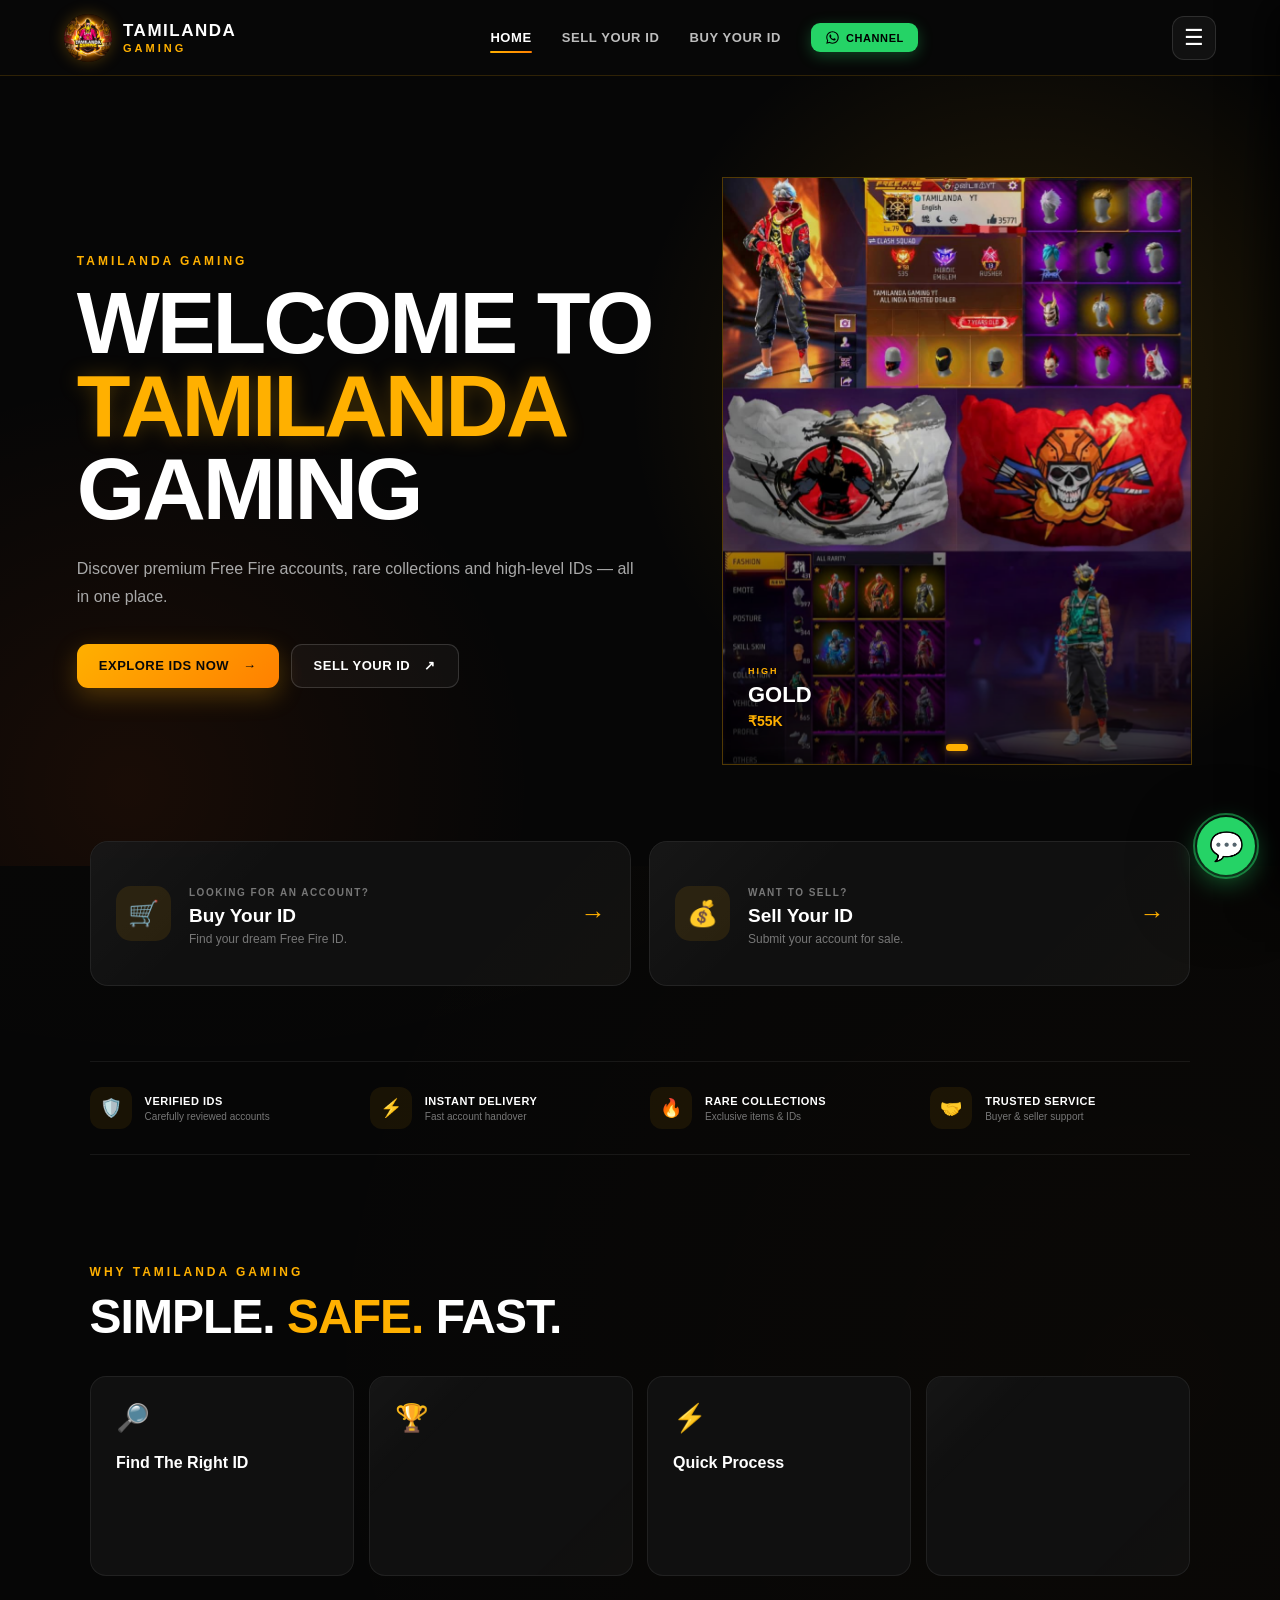
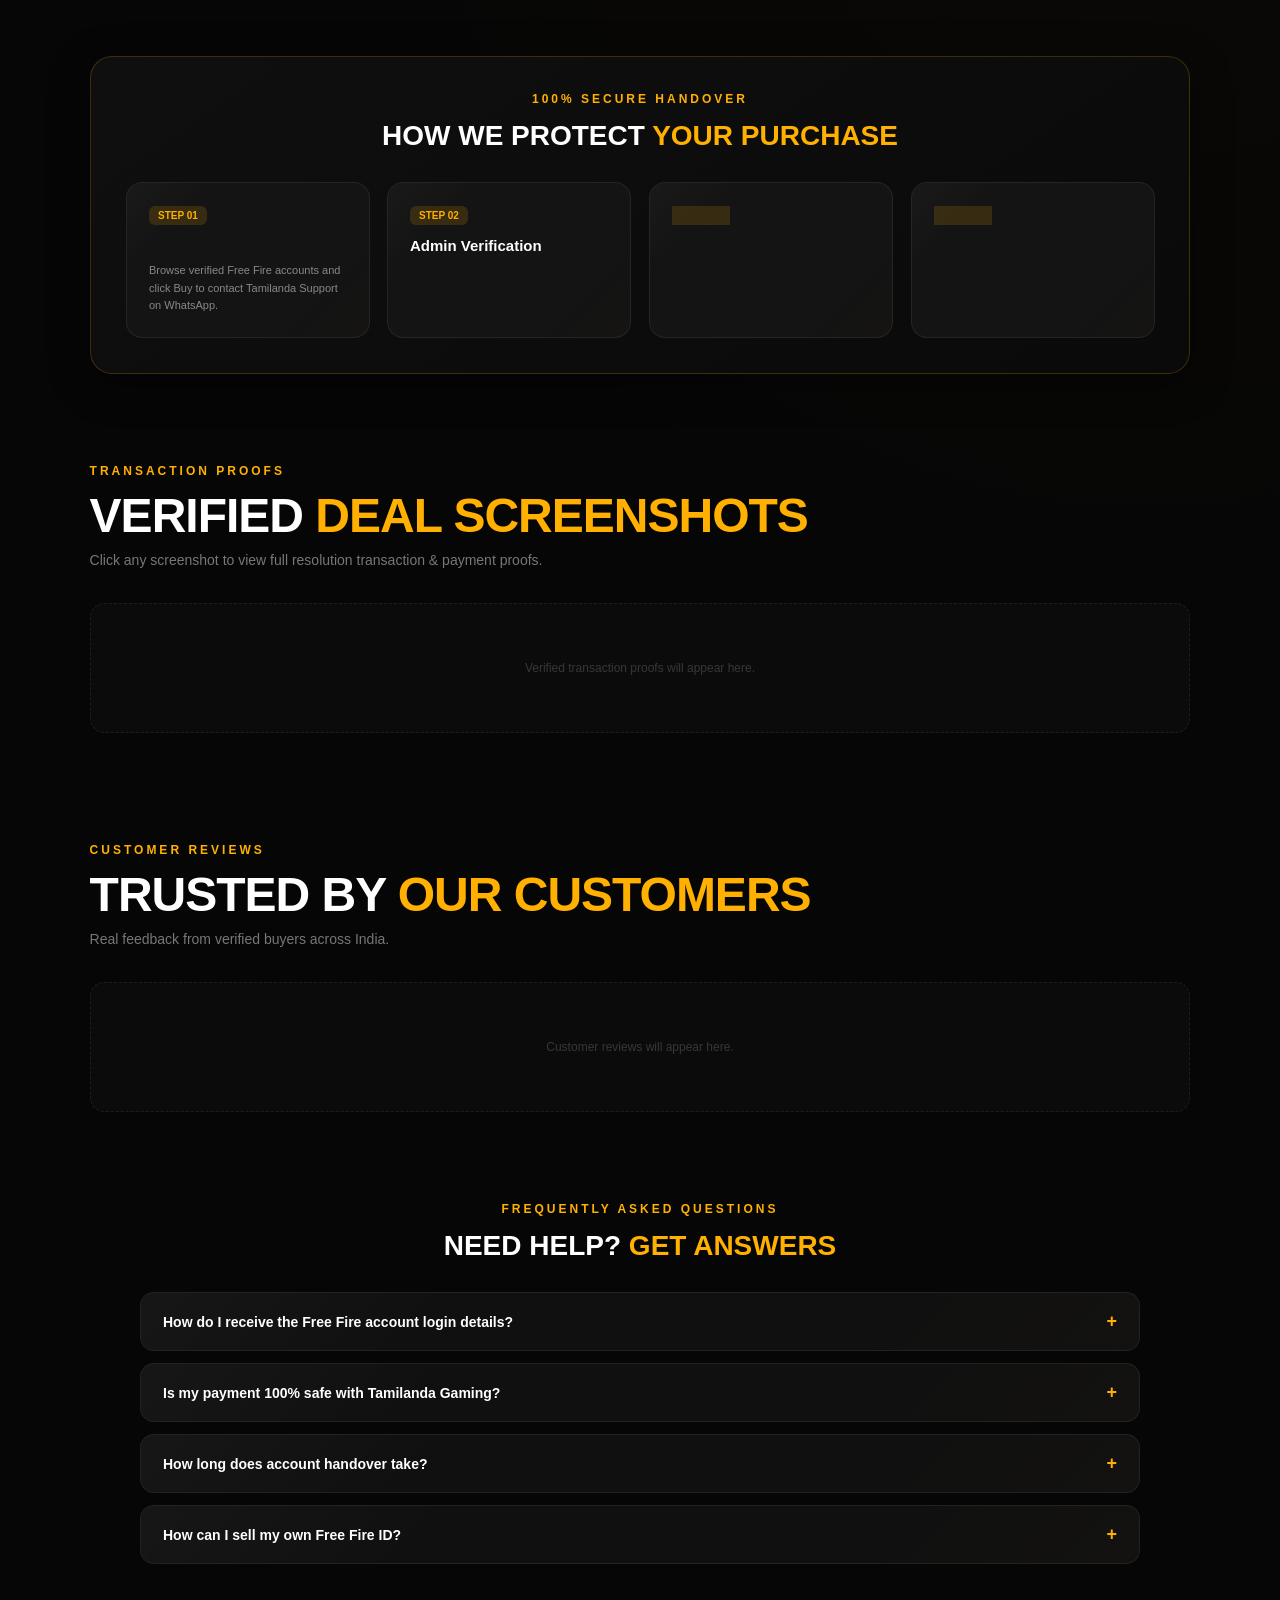
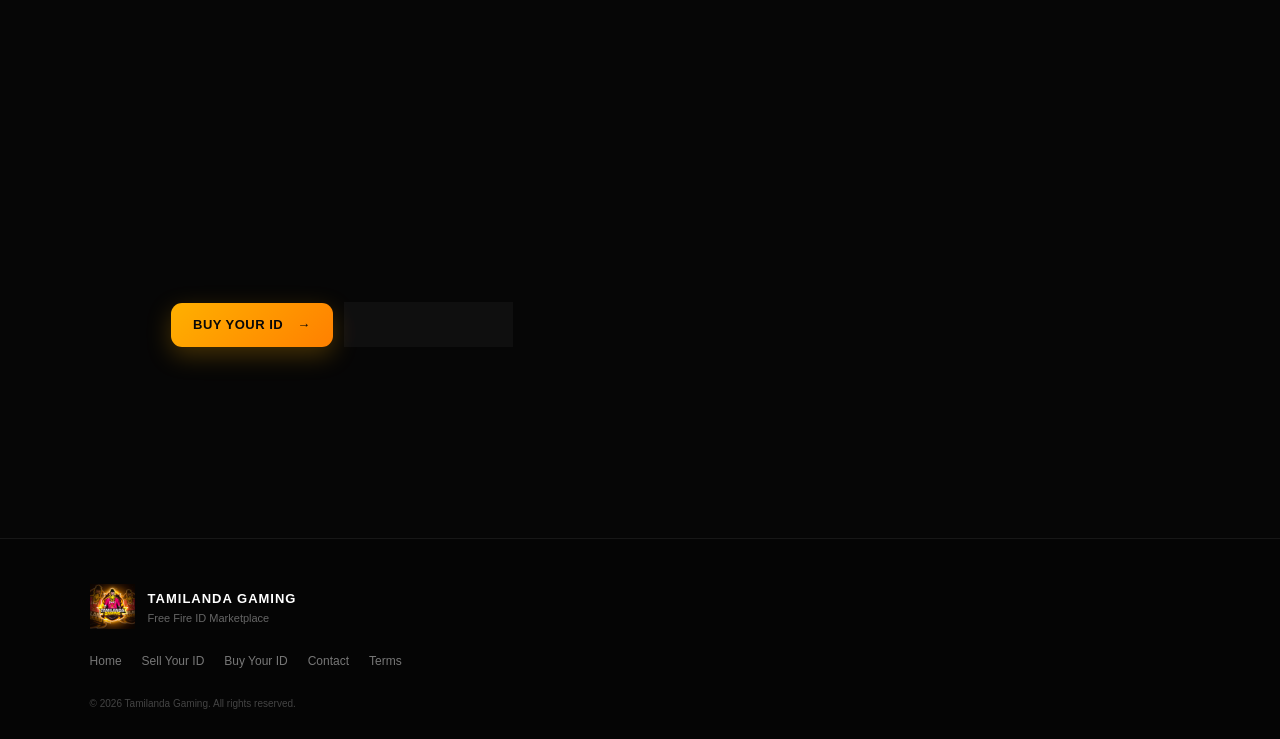
==== commit 6254e348: "Refactor index.html for SEO and cleanup Updated the title and description meta tags for improved SEO" ====
--- a/index.html
+++ b/index.html
@@ -11,70 +11,9 @@
 
     <meta
         name="description"
-        content="Tamilanda Gaming | India's Biggest Free Fire Market. Buy and sell premium Free Fire accounts, rare collections and high-level IDs.">
-
-    <title>Tamilanda Gaming | India's Biggest Free Fire Market</title>
-
-    <!-- Website favicon / Google site icon -->
-    <link
-        rel="icon"
-        type="image/png"
-        href="assets/ic_launcher.png">
-
-    <link
-        rel="apple-touch-icon"
-        href="assets/ic_launcher.png">
-
-    <meta
-        name="theme-color"
-        content="#080808">
-
-    <!-- Canonical URL -->
-    <link
-        rel="canonical"
-        href="https://tamilandagaming.store/">
-
-    <!-- Open Graph -->
-    <meta
-        property="og:type"
-        content="website">
-
-    <meta
-        property="og:url"
-        content="https://tamilandagaming.store/">
-
-    <meta
-        property="og:title"
-        content="Tamilanda Gaming | India's Biggest Free Fire Market">
-
-    <meta
-        property="og:description"
-        content="Buy and sell premium Free Fire accounts, rare collections and high-level IDs with Tamilanda Gaming.">
-
-    <meta
-        property="og:image"
-        content="https://tamilandagaming.store/assets/ic_launcher.png">
-
-    <meta
-        property="og:site_name"
-        content="Tamilanda Gaming">
-
-    <!-- Twitter -->
-    <meta
-        name="twitter:card"
-        content="summary">
-
-    <meta
-        name="twitter:title"
-        content="Tamilanda Gaming | India's Biggest Free Fire Market">
-
-    <meta
-        name="twitter:description"
-        content="Buy and sell premium Free Fire accounts, rare collections and high-level IDs with Tamilanda Gaming.">
-
-    <meta
-        name="twitter:image"
-        content="https://tamilandagaming.store/assets/ic_launcher.png">
+        content="Tamilanda Gaming - Buy and sell Free Fire accounts.">
+
+    <title>Tamilanda Gaming</title>
 
     <link rel="stylesheet" href="styles.css">
 
@@ -2448,7 +2387,7 @@
                                     currentIndex
                                 );
                             },
-                            3500
+                            2000
                         );
                     }
 
